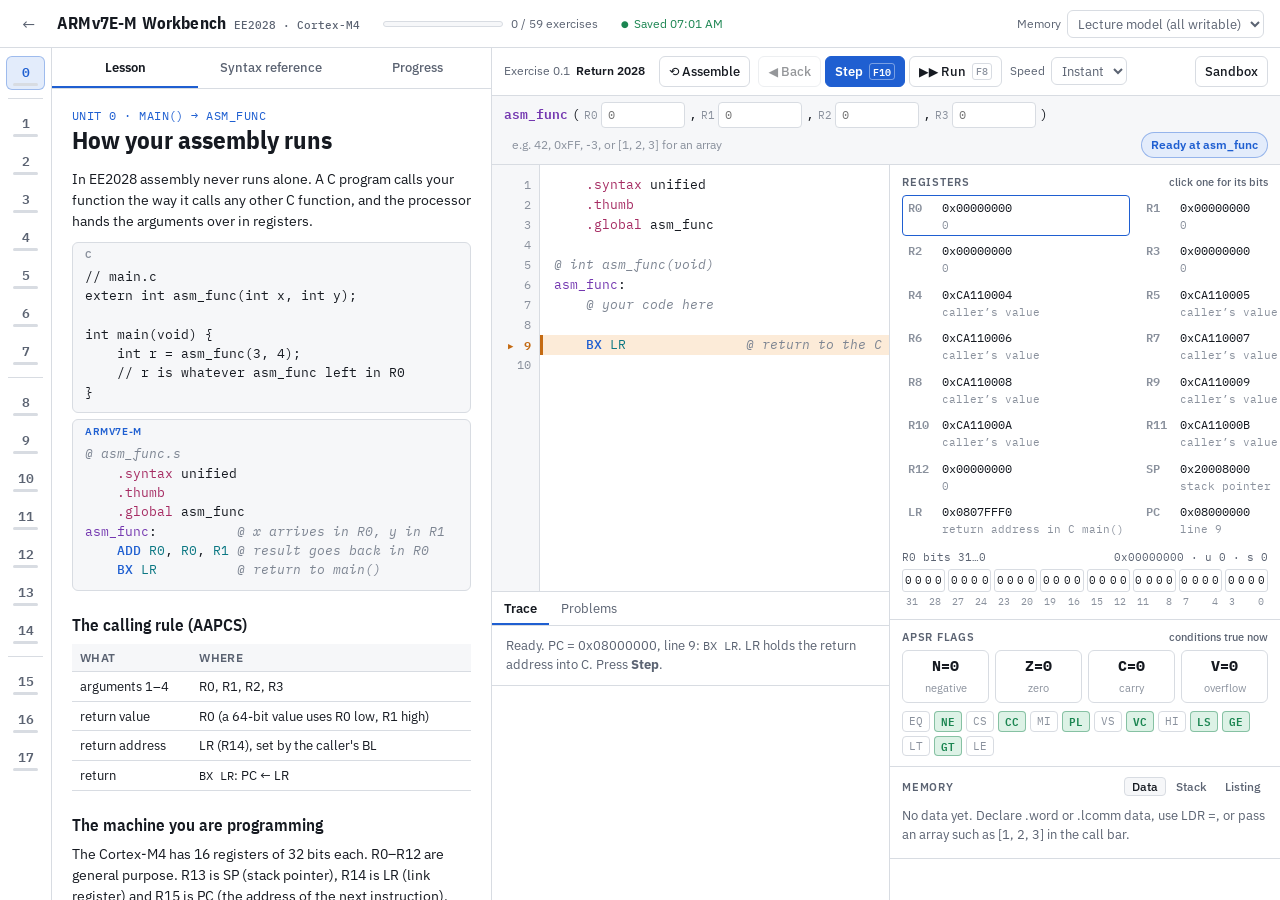
==== ee2028/index.html @ eb1b3e13 "Add EE2028 ARMv7E-M assembly workbench at /ee2028/ Interactive Cortex-M4 assembly course (18 units, " ====
<!DOCTYPE html>
<html lang="en">
<head>
<meta charset="utf-8">
<meta name="viewport" content="width=device-width, initial-scale=1">
<title>ARMv7E-M Workbench</title>
<meta name="description" content="Interactive ARMv7E-M (Cortex-M4) assembly course and emulator for NUS EE2028, with step-by-step tracing and auto-checked exercises.">
<link rel="icon" href="data:image/svg+xml,%3Csvg xmlns=%22http://www.w3.org/2000/svg%22 viewBox=%220 0 32 32%22%3E%3Crect width=%2232%22 height=%2232%22 rx=%226%22 fill=%22%231F5FD1%22/%3E%3Ctext x=%2216%22 y=%2222%22 font-family=%22monospace%22 font-size=%2214%22 font-weight=%22700%22 fill=%22white%22 text-anchor=%22middle%22%3EM4%3C/text%3E%3C/svg%3E">
<link rel="preconnect" href="https://fonts.googleapis.com">
<link rel="preconnect" href="https://fonts.gstatic.com" crossorigin>
<link href="https://fonts.googleapis.com/css2?family=IBM+Plex+Mono:wght@400;500;600&family=IBM+Plex+Sans+Condensed:wght@500;600;700&family=IBM+Plex+Sans:ital,wght@0,400;0,500;0,600;1,400&display=swap" rel="stylesheet">
<style>
/* Datasheet-style workbench: cool paper, cobalt accent, amber marks what just changed.
   Layout: unit rail | lesson pane | workbench (editor + machine state). */
:root {
  --bg: #EEF0F3;
  --panel: #FFFFFF;
  --sunk: #F6F7F9;
  --ink: #161A21;
  --muted: #5B6372;
  --faint: #8A919D;
  --line: #D8DCE2;
  --accent: #1F5FD1;
  --accent-soft: #E3ECFB;
  --hot: #C46A12;
  --hot-soft: #FCEBD8;
  --ok: #1B8551;
  --ok-soft: #DDF2E6;
  --bad: #C2372F;
  --bad-soft: #FBE3E1;
  --c-mn: #1F5FD1; --c-rg: #0B7783; --c-im: #9A4F00; --c-lb: #7438B0; --c-dr: #A62C63; --c-cm: #7D8592;
  --f-display: "IBM Plex Sans Condensed", "Arial Narrow", sans-serif;
  --f-body: "IBM Plex Sans", "Segoe UI", system-ui, sans-serif;
  --f-mono: "IBM Plex Mono", ui-monospace, "SFMono-Regular", Menlo, Consolas, monospace;
  color-scheme: light;
}
@media (prefers-color-scheme: dark) {
  :root:not([data-theme="light"]) {
    --bg: #0E1116; --panel: #151920; --sunk: #11151B; --ink: #E5E8ED; --muted: #9AA2AF; --faint: #6D7582; --line: #262C36;
    --accent: #78A2FF; --accent-soft: #1A2740; --hot: #F2A65A; --hot-soft: #3A2814; --ok: #4CC38A; --ok-soft: #143023; --bad: #FF7A72; --bad-soft: #3A1816;
    --c-mn: #8FB2FF; --c-rg: #5CCAD3; --c-im: #E8AE6A; --c-lb: #C2A3F2; --c-dr: #F08DBB; --c-cm: #6F7886;
    color-scheme: dark;
  }
}
:root[data-theme="dark"] {
  --bg: #0E1116; --panel: #151920; --sunk: #11151B; --ink: #E5E8ED; --muted: #9AA2AF; --faint: #6D7582; --line: #262C36;
  --accent: #78A2FF; --accent-soft: #1A2740; --hot: #F2A65A; --hot-soft: #3A2814; --ok: #4CC38A; --ok-soft: #143023; --bad: #FF7A72; --bad-soft: #3A1816;
  --c-mn: #8FB2FF; --c-rg: #5CCAD3; --c-im: #E8AE6A; --c-lb: #C2A3F2; --c-dr: #F08DBB; --c-cm: #6F7886;
  color-scheme: dark;
}
* { box-sizing: border-box; }
html, body { height: 100%; margin: 0; }
body { background: var(--bg); color: var(--ink); font: 14px/1.5 var(--f-body); display: flex; flex-direction: column; overflow: hidden; }
button, select, input { font: inherit; color: inherit; }
button { cursor: pointer; }
:focus-visible { outline: 2px solid var(--accent); outline-offset: 1px; }
code, .mono { font-family: var(--f-mono); font-size: 0.92em; }

/* ---------- top bar ---------- */
.top { display: flex; align-items: center; gap: 16px; padding: 0 16px; height: 48px; background: var(--panel); border-bottom: 1px solid var(--line); flex: none; }
.brand { font-family: var(--f-display); font-weight: 700; font-size: 17px; letter-spacing: 0.01em; white-space: nowrap; }
.brand small { font-family: var(--f-mono); font-weight: 500; font-size: 11px; color: var(--muted); margin-left: 8px; letter-spacing: 0; }
.progress { display: flex; align-items: center; gap: 8px; color: var(--muted); font-size: 12px; font-variant-numeric: tabular-nums; background: transparent; border: 1px solid transparent; border-radius: 6px; padding: 4px 6px; }
.progress:hover { border-color: var(--line); background: var(--sunk); }
.progress .bar { display: block; width: 120px; height: 6px; background: var(--sunk); border: 1px solid var(--line); border-radius: 3px; overflow: hidden; }
.progress .bar i { display: block; height: 100%; background: var(--ok); width: 0; transition: width .3s; }
.top .spacer { flex: 1; }
.home { color: var(--muted); text-decoration: none; font-size: 16px; padding: 2px 6px; border-radius: 6px; }
.home:hover { background: var(--sunk); color: var(--ink); }
.savestate { font-size: 11.5px; color: var(--ok); white-space: nowrap; }
.savestate::before { content: "●"; margin-right: 5px; font-size: 9px; vertical-align: 1px; }
.savestate.bad { color: var(--bad); }
.stats { display: grid; grid-template-columns: repeat(auto-fill, minmax(118px, 1fr)); gap: 8px; margin: 4px 0 10px; }
.tile { border: 1px solid var(--line); border-radius: 8px; padding: 8px 10px; background: var(--sunk); }
.tile b { display: block; font: 700 24px/1.1 var(--f-display); font-variant-numeric: tabular-nums; }
.tile b small { font-size: 14px; color: var(--muted); font-weight: 600; }
.tile span { font-size: 11.5px; color: var(--muted); }
.muted-line { color: var(--muted); font-size: 12.5px; }
table.prog td { vertical-align: middle; }
table.prog td.cnt { color: var(--muted); text-align: right; white-space: nowrap; }
.linkish { background: none; border: 0; padding: 0; text-align: left; color: var(--ink); font-weight: 500; font-size: 12.5px; }
.linkish:hover { color: var(--accent); text-decoration: underline; }
.linkish .mono { color: var(--faint); margin-right: 4px; }
.chips { display: flex; flex-wrap: wrap; gap: 4px; }
.chip { font: 500 11px var(--f-mono); padding: 1px 6px; border-radius: 4px; border: 1px solid var(--line); background: var(--panel); color: var(--faint); }
.chip.pass { background: var(--ok-soft); color: var(--ok); border-color: color-mix(in srgb, var(--ok) 40%, transparent); font-weight: 600; }
.chip.tried { background: var(--hot-soft); color: var(--hot); border-color: color-mix(in srgb, var(--hot) 40%, transparent); }
.btn.danger { color: var(--bad); border-color: color-mix(in srgb, var(--bad) 45%, var(--line)); }
.btn.danger:hover { background: var(--bad-soft); }
label.btn { cursor: pointer; }
.pastearea { width: 100%; height: 120px; font: 11.5px var(--f-mono); border: 1px solid var(--line); border-radius: 6px; padding: 8px; background: var(--sunk); color: var(--ink); resize: vertical; }
.bk-msg { font-size: 12.5px; min-height: 1.2em; }
.bk-msg.ok { color: var(--ok); } .bk-msg.bad { color: var(--bad); }
.ex-meta { font-size: 11.5px; color: var(--muted); margin-top: 6px; }
.seg { display: inline-flex; border: 1px solid var(--line); border-radius: 6px; overflow: hidden; }
.seg button { background: transparent; border: 0; padding: 5px 10px; font-size: 12.5px; color: var(--muted); }
.seg button[aria-pressed="true"] { background: var(--accent-soft); color: var(--accent); font-weight: 600; }
.seg button + button { border-left: 1px solid var(--line); }
label.inline { display: inline-flex; align-items: center; gap: 6px; font-size: 12px; color: var(--muted); }
select { background: var(--panel); border: 1px solid var(--line); border-radius: 6px; padding: 4px 6px; font-size: 12.5px; }

/* ---------- main grid ---------- */
.main { flex: 1; min-height: 0; display: grid; grid-template-columns: 52px minmax(340px, 440px) 1fr; }
.rail { background: var(--panel); border-right: 1px solid var(--line); overflow-y: auto; padding: 8px 6px; display: flex; flex-direction: column; gap: 4px; }
.rail button { position: relative; border: 1px solid transparent; background: transparent; border-radius: 6px; height: 34px; font-family: var(--f-mono); font-weight: 600; font-size: 13px; color: var(--muted); padding: 0; }
.rail button:hover { background: var(--sunk); }
.rail button[aria-current="true"] { background: var(--accent-soft); color: var(--accent); border-color: color-mix(in srgb, var(--accent) 35%, transparent); }
.rail button .fill { position: absolute; left: 6px; right: 6px; bottom: 3px; height: 3px; border-radius: 2px; background: var(--line); overflow: hidden; }
.rail button .fill i { display: block; height: 100%; background: var(--ok); }
.rail .sep { height: 1px; background: var(--line); margin: 4px 2px; }

.pane { background: var(--panel); border-right: 1px solid var(--line); display: flex; flex-direction: column; min-height: 0; }
.pane-tabs { display: flex; gap: 0; border-bottom: 1px solid var(--line); flex: none; }
.pane-tabs button { flex: 1; background: transparent; border: 0; border-bottom: 2px solid transparent; padding: 10px 8px 8px; font-size: 13px; color: var(--muted); font-weight: 500; }
.pane-tabs button[aria-selected="true"] { color: var(--ink); border-bottom-color: var(--accent); font-weight: 600; }
.pane-body { overflow-y: auto; padding: 18px 20px 40px; flex: 1; min-height: 0; }
.unit-kicker { font-family: var(--f-mono); font-size: 11.5px; color: var(--accent); letter-spacing: .04em; text-transform: uppercase; }
.pane-body h2 { font-family: var(--f-display); font-weight: 700; font-size: 25px; line-height: 1.15; margin: 2px 0 14px; text-wrap: balance; }
.pane-body h3 { font-family: var(--f-display); font-weight: 600; font-size: 16.5px; margin: 22px 0 6px; }
.pane-body p { margin: 0 0 10px; }
.pane-body table.ref { border-collapse: collapse; width: 100%; font-size: 12.5px; margin: 6px 0 12px; }
.pane-body table.ref th, .pane-body table.ref td { text-align: left; padding: 5px 8px; border-bottom: 1px solid var(--line); vertical-align: top; }
.pane-body table.ref th { font-weight: 600; color: var(--muted); font-size: 11.5px; text-transform: uppercase; letter-spacing: .03em; background: var(--sunk); }
.pane-body table.ref code { white-space: nowrap; }
.note, .warn { border-left: 3px solid var(--accent); background: var(--accent-soft); padding: 8px 12px; border-radius: 0 6px 6px 0; margin: 10px 0 12px; font-size: 13px; }
.warn { border-left-color: var(--hot); background: var(--hot-soft); }
pre { margin: 0; }
.pane-body pre { font: 12.5px/1.55 var(--f-mono); background: var(--sunk); border: 1px solid var(--line); border-radius: 6px; padding: 10px 12px; overflow-x: auto; margin: 6px 0 12px; position: relative; tab-size: 8; }
.trio { display: grid; grid-template-columns: 1fr; gap: 6px; margin: 8px 0 12px; }
.trio pre { margin: 0; padding-top: 24px; }
.trio pre::before { position: absolute; top: 5px; left: 12px; font: 600 10px var(--f-body); letter-spacing: .06em; text-transform: uppercase; color: var(--faint); }
.trio pre.py::before { content: "Python"; }
.trio pre.c::before { content: "C"; }
.trio pre.asm::before { content: "ARMv7E-M"; color: var(--accent); }
.loadbtn { display: inline-flex; align-items: center; gap: 6px; margin: -6px 0 14px; font-size: 12.5px; font-weight: 600; color: var(--accent); background: var(--accent-soft); border: 1px solid color-mix(in srgb, var(--accent) 30%, transparent); padding: 4px 10px; border-radius: 6px; }
.loadbtn:hover { background: color-mix(in srgb, var(--accent) 18%, var(--panel)); }
.t-mn { color: var(--c-mn); font-weight: 500; } .t-rg { color: var(--c-rg); } .t-im { color: var(--c-im); } .t-lb { color: var(--c-lb); }
.t-dr { color: var(--c-dr); } .t-cm { color: var(--c-cm); font-style: italic; } .t-sh { color: var(--c-mn); } .t-nu { color: var(--c-im); }

/* exercises in pane */
.ex-head { display: flex; align-items: baseline; justify-content: space-between; margin: 28px 0 8px; border-top: 1px solid var(--line); padding-top: 16px; }
.ex-head h3 { margin: 0; }
.ex-list { display: flex; flex-direction: column; gap: 6px; }
.ex { border: 1px solid var(--line); border-radius: 8px; background: var(--panel); }
.ex > button.ex-title { width: 100%; display: flex; align-items: center; gap: 10px; text-align: left; background: transparent; border: 0; padding: 9px 12px; font-weight: 600; font-size: 13.5px; }
.ex .dot { width: 18px; height: 18px; border-radius: 50%; border: 1.5px solid var(--line); flex: none; display: grid; place-items: center; font-size: 11px; color: transparent; }
.ex.done .dot { background: var(--ok); border-color: var(--ok); color: #fff; }
.ex .exn { font-family: var(--f-mono); font-size: 11.5px; color: var(--faint); font-weight: 500; }
.ex.active { border-color: color-mix(in srgb, var(--accent) 55%, var(--line)); box-shadow: 0 0 0 3px var(--accent-soft); }
.ex-body { padding: 0 12px 12px; font-size: 13.5px; }
.ex-actions { display: flex; flex-wrap: wrap; gap: 6px; margin: 10px 0 4px; }
.btn { border: 1px solid var(--line); background: var(--panel); border-radius: 6px; padding: 5px 11px; font-size: 12.5px; font-weight: 500; display: inline-flex; align-items: center; gap: 6px; }
.btn:hover { background: var(--sunk); }
.btn.primary { background: var(--accent); border-color: var(--accent); color: #fff; font-weight: 600; }
.btn.primary:hover { background: color-mix(in srgb, var(--accent) 88%, #000); }
.btn:disabled { opacity: .45; cursor: default; }
.hint { background: var(--sunk); border: 1px dashed var(--line); padding: 6px 10px; border-radius: 6px; margin: 6px 0; font-size: 13px; }
.results { margin-top: 10px; border: 1px solid var(--line); border-radius: 6px; overflow: hidden; }
.results .sum { padding: 7px 10px; font-weight: 600; font-size: 13px; display: flex; align-items: center; justify-content: space-between; gap: 8px; }
.results .sum.pass { background: var(--ok-soft); color: var(--ok); }
.results .sum.fail { background: var(--bad-soft); color: var(--bad); }
.results .row { display: grid; grid-template-columns: 18px 1fr auto; gap: 8px; padding: 6px 10px; border-top: 1px solid var(--line); font-size: 12.5px; align-items: start; }
.results .row .ic { font-weight: 700; }
.results .row.ok .ic { color: var(--ok); } .results .row.no .ic { color: var(--bad); }
.results .row .lab { font-family: var(--f-mono); font-size: 12px; word-break: break-word; }
.results .row .det { color: var(--muted); margin-top: 2px; font-family: var(--f-body); }
.results .row button { font-size: 11.5px; padding: 2px 8px; }

/* ---------- workbench ---------- */
.bench { display: flex; flex-direction: column; min-width: 0; min-height: 0; }
.toolbar { display: flex; flex-wrap: wrap; align-items: center; gap: 6px 8px; padding: 8px 12px; background: var(--panel); border-bottom: 1px solid var(--line); flex: none; }
.ctx { font-size: 12px; color: var(--muted); display: flex; align-items: center; gap: 6px; margin-right: 6px; max-width: 280px; }
.ctx b { color: var(--ink); font-weight: 600; white-space: nowrap; overflow: hidden; text-overflow: ellipsis; }
.tb-group { display: inline-flex; gap: 4px; }
.tb-group .btn { padding: 5px 9px; }
.kbd { font-family: var(--f-mono); font-size: 10px; color: var(--faint); border: 1px solid var(--line); border-radius: 3px; padding: 0 3px; }
.btn.primary .kbd { color: #fff; border-color: rgba(255,255,255,.4); }
.callbar { display: flex; align-items: center; gap: 4px; font-family: var(--f-mono); font-size: 12.5px; flex-wrap: wrap; padding: 6px 12px; background: var(--sunk); border-bottom: 1px solid var(--line); flex: none; }
.callbar .fname { color: var(--c-lb); font-weight: 600; }
.callbar label { display: inline-flex; align-items: center; gap: 3px; color: var(--faint); font-size: 11px; }
.callbar input { width: 84px; border: 1px solid var(--line); background: var(--panel); border-radius: 4px; padding: 3px 6px; font-family: var(--f-mono); font-size: 12px; }
.callbar .hintx { color: var(--faint); font-family: var(--f-body); font-size: 11.5px; margin-left: 8px; }
.status { margin-left: auto; font-family: var(--f-body); font-size: 12px; font-weight: 600; padding: 3px 9px; border-radius: 999px; border: 1px solid var(--line); color: var(--muted); white-space: nowrap; }
.status.ready { color: var(--accent); border-color: color-mix(in srgb, var(--accent) 40%, transparent); background: var(--accent-soft); }
.status.ret { color: var(--ok); background: var(--ok-soft); border-color: transparent; }
.status.fault, .status.err { color: var(--bad); background: var(--bad-soft); border-color: transparent; }
.status.run { color: var(--hot); background: var(--hot-soft); border-color: transparent; }

.wb { flex: 1; min-height: 0; display: grid; grid-template-columns: minmax(300px, 1fr) minmax(330px, 390px); }
.left { display: flex; flex-direction: column; min-height: 0; min-width: 0; border-right: 1px solid var(--line); }
.editor { position: relative; flex: 1 1 58%; min-height: 200px; display: flex; background: var(--panel); overflow: hidden; }
.gutter { width: 48px; flex: none; background: var(--sunk); border-right: 1px solid var(--line); overflow: hidden; position: relative; user-select: none; }
.gutter .gin { position: absolute; top: 0; left: 0; right: 0; padding-top: 10px; }
.gutter .g { height: 20px; line-height: 20px; font: 11.5px/20px var(--f-mono); color: var(--faint); text-align: right; padding-right: 8px; position: relative; cursor: pointer; font-variant-numeric: tabular-nums; }
.gutter .g:hover { color: var(--ink); }
.gutter .g.bp::before { content: ""; position: absolute; left: 6px; top: 6px; width: 8px; height: 8px; border-radius: 50%; background: var(--bad); }
.gutter .g.er { color: var(--bad); font-weight: 600; }
.gutter .g.cur { color: var(--hot); font-weight: 600; }
.gutter .g.cur::after { content: "▶"; position: absolute; left: 16px; top: 0; font-size: 9px; color: var(--hot); }
.code { position: relative; flex: 1; min-width: 0; overflow: hidden; }
.code pre.hl, .code textarea { font: 13px/20px var(--f-mono); tab-size: 8; padding: 10px 14px; margin: 0; white-space: pre; letter-spacing: 0; }
.code pre.hl { position: absolute; top: 0; left: 0; min-width: 100%; pointer-events: none; color: var(--ink); }
.code pre.hl > span { display: block; height: 20px; padding: 0 14px; margin: 0 -14px; }
.code pre.hl > span.cur { background: var(--hot-soft); box-shadow: inset 3px 0 0 var(--hot); }
.code pre.hl > span.er { background: var(--bad-soft); }
.code pre.hl > span.bpl { background: color-mix(in srgb, var(--bad) 7%, transparent); }
.code textarea { position: absolute; inset: 0; width: 100%; height: 100%; resize: none; border: 0; outline: none; background: transparent; color: transparent; caret-color: var(--ink); overflow: auto; }
.code textarea::selection { background: color-mix(in srgb, var(--accent) 28%, transparent); color: transparent; }

.lower { flex: 1 1 42%; min-height: 150px; display: flex; flex-direction: column; border-top: 1px solid var(--line); background: var(--panel); }
.lower-tabs { display: flex; align-items: center; border-bottom: 1px solid var(--line); flex: none; padding-right: 8px; }
.lower-tabs button { background: transparent; border: 0; border-bottom: 2px solid transparent; padding: 7px 12px 5px; font-size: 12.5px; color: var(--muted); }
.lower-tabs button[aria-selected="true"] { color: var(--ink); border-bottom-color: var(--accent); font-weight: 600; }
.lower-tabs .cnt { font-family: var(--f-mono); font-size: 10.5px; background: var(--bad); color: #fff; border-radius: 8px; padding: 0 5px; margin-left: 4px; }
.lower-body { flex: 1; overflow-y: auto; min-height: 0; }
.now { padding: 10px 14px; border-bottom: 1px solid var(--line); }
.now .where { font-family: var(--f-mono); font-size: 11.5px; color: var(--faint); }
.now .ins { font-family: var(--f-mono); font-size: 14px; font-weight: 600; margin: 2px 0 6px; }
.now .exp { font-family: var(--f-mono); font-size: 12.5px; line-height: 1.6; white-space: pre-wrap; color: var(--ink); }
.now .exp .skip { color: var(--faint); }
.now.fault .exp { color: var(--bad); }
.now.idle { color: var(--muted); font-size: 13px; }
.hist { font-family: var(--f-mono); font-size: 11.5px; }
.hist div { padding: 3px 14px; border-bottom: 1px solid color-mix(in srgb, var(--line) 50%, transparent); display: grid; grid-template-columns: 44px 170px 1fr; gap: 8px; color: var(--muted); white-space: nowrap; overflow: hidden; text-overflow: ellipsis; }
.hist div span { overflow: hidden; text-overflow: ellipsis; }
.hist div.sk { opacity: .55; }
.probs { padding: 6px 0; }
.probs div { padding: 5px 14px; font-size: 12.5px; display: grid; grid-template-columns: 64px 1fr; gap: 8px; cursor: pointer; }
.probs div:hover { background: var(--sunk); }
.probs .ln { font-family: var(--f-mono); color: var(--bad); font-weight: 600; }
.probs .w .ln { color: var(--hot); }
.probs .empty { color: var(--muted); cursor: default; display: block; }

/* state column */
.state { overflow-y: auto; background: var(--panel); min-height: 0; }
.sec { border-bottom: 1px solid var(--line); padding: 10px 12px; }
.sec h4 { margin: 0 0 6px; font: 600 11px var(--f-body); letter-spacing: .07em; text-transform: uppercase; color: var(--muted); display: flex; justify-content: space-between; align-items: center; }
.sec h4 .mini { text-transform: none; letter-spacing: 0; font-weight: 500; }
.regs { display: grid; grid-template-columns: 1fr 1fr; gap: 2px 10px; font-family: var(--f-mono); font-size: 12px; font-variant-numeric: tabular-nums; }
.reg { display: grid; grid-template-columns: 30px 1fr; gap: 4px; padding: 2px 5px; border-radius: 4px; cursor: pointer; border: 1px solid transparent; align-items: baseline; }
.reg:hover { background: var(--sunk); }
.reg .n { color: var(--faint); font-weight: 600; }
.reg .v { color: var(--ink); }
.reg .d { color: var(--faint); font-size: 11px; display: block; overflow: hidden; text-overflow: ellipsis; white-space: nowrap; }
.reg.ch { background: var(--hot-soft); }
.reg.ch .v { color: var(--hot); font-weight: 600; }
.reg.sel { border-color: var(--accent); }
.bits { margin-top: 8px; font-family: var(--f-mono); font-size: 10px; }
.bits .row { display: grid; grid-template-columns: repeat(8, 1fr); gap: 3px; }
.bits .nib { display: grid; grid-template-columns: repeat(4, 1fr); border: 1px solid var(--line); border-radius: 3px; overflow: hidden; }
.bits .nib span { text-align: center; padding: 2px 0; font-size: 11px; }
.bits .nib span.one { background: var(--accent-soft); color: var(--accent); font-weight: 600; }
.bits .idx { display: grid; grid-template-columns: repeat(8, 1fr); gap: 3px; color: var(--faint); margin-top: 2px; }
.bits .idx span { display: flex; justify-content: space-between; padding: 0 2px; }
.bits .cap { display: flex; justify-content: space-between; color: var(--muted); margin-bottom: 4px; font-size: 11px; }
.flags { display: grid; grid-template-columns: repeat(4, 1fr); gap: 6px; }
.flag { border: 1px solid var(--line); border-radius: 6px; padding: 4px 6px; text-align: center; font-family: var(--f-mono); }
.flag b { display: block; font-size: 15px; }
.flag span { font: 10.5px var(--f-body); color: var(--faint); }
.flag.on { background: var(--accent-soft); border-color: color-mix(in srgb, var(--accent) 45%, transparent); }
.flag.on b { color: var(--accent); }
.flag.ch { box-shadow: 0 0 0 2px var(--hot); }
.conds { display: flex; flex-wrap: wrap; gap: 4px; margin-top: 8px; }
.cond { font-family: var(--f-mono); font-size: 11px; padding: 1px 6px; border-radius: 4px; border: 1px solid var(--line); color: var(--faint); }
.cond.t { color: var(--ok); border-color: color-mix(in srgb, var(--ok) 45%, transparent); background: var(--ok-soft); font-weight: 600; }
.memtabs { display: flex; gap: 2px; }
.memtabs button { background: transparent; border: 1px solid transparent; border-radius: 4px; padding: 1px 7px; font: 500 11.5px var(--f-body); color: var(--muted); text-transform: none; letter-spacing: 0; }
.memtabs button[aria-selected="true"] { border-color: var(--line); background: var(--sunk); color: var(--ink); }
table.mem { width: 100%; border-collapse: collapse; font-family: var(--f-mono); font-size: 11.5px; font-variant-numeric: tabular-nums; }
table.mem td { padding: 2px 4px; border-bottom: 1px solid color-mix(in srgb, var(--line) 60%, transparent); vertical-align: top; }
table.mem td.a { color: var(--faint); white-space: nowrap; }
table.mem td.l { color: var(--c-lb); white-space: nowrap; max-width: 110px; overflow: hidden; text-overflow: ellipsis; }
table.mem td.x { white-space: nowrap; }
table.mem td.dd { color: var(--muted); text-align: right; white-space: nowrap; }
table.mem tr.ch td { background: var(--hot-soft); }
table.mem tr.ch td.x { color: var(--hot); font-weight: 600; }
table.mem tr.grp td { background: var(--sunk); color: var(--muted); font: 600 10.5px var(--f-body); letter-spacing: .04em; text-transform: uppercase; padding-top: 5px; }
table.mem tr.sp td { box-shadow: inset 0 2px 0 var(--accent); }
table.mem tr.sp td.a::before { content: "SP→ "; color: var(--accent); font-weight: 600; }
table.mem tr.pc td { background: var(--hot-soft); }
table.mem tr.dim td { opacity: .45; }
table.mem td.src { white-space: pre; }
table.mem td .sub { display: block; color: var(--faint); font-size: 10.5px; white-space: normal; }
.empty-note { color: var(--muted); font-size: 12.5px; padding: 4px 0; }
.ret-note { font-size: 12px; padding: 8px 12px; border-bottom: 1px solid var(--line); }
.ret-note.ok { background: var(--ok-soft); color: var(--ok); }
.ret-note.bad { background: var(--bad-soft); color: var(--bad); }
.ret-note.info { background: var(--hot-soft); color: var(--hot); }

/* reference */
.refsec { margin-bottom: 18px; }
.pane-body .refsec table.ref td:first-child { white-space: nowrap; }

@media (max-width: 1180px) {
  .main { grid-template-columns: 48px minmax(300px, 380px) 1fr; }
  .wb { grid-template-columns: 1fr; grid-template-rows: minmax(420px, 1fr) auto; }
  .left { border-right: 0; }
  .state { border-top: 1px solid var(--line); }
}
@media (max-width: 860px) {
  body { overflow: auto; }
  .main { display: block; }
  .rail { flex-direction: row; overflow-x: auto; border-right: 0; border-bottom: 1px solid var(--line); }
  .rail button { min-width: 36px; }
  .rail .sep { display: none; }
  .pane { border-right: 0; }
  .pane-body { max-height: none; }
  .wb { display: block; }
  .editor { height: 380px; }
  .lower { height: 300px; }
  .top .progress, .savestate { display: none; }
}
@media (prefers-reduced-motion: reduce) { * { transition: none !important; } }
</style>
</head>
<body>
<header class="top">
  <a class="home" href="https://www.9v1wp.com/" title="Back to 9v1wp.com">←</a>
  <div class="brand">ARMv7E-M Workbench<small>EE2028 · Cortex-M4</small></div>
  <button class="progress" id="progBtn" type="button" title="Open your progress"><span class="bar"><i id="progBar"></i></span><span id="progTxt">0 / 0</span></button>
  <span class="savestate" id="saveState" role="status">Auto-save on</span>
  <div class="spacer"></div>
  <label class="inline" for="memModel">Memory
    <select id="memModel">
      <option value="lecture">Lecture model (all writable)</option>
      <option value="stm32">STM32 (flash read-only)</option>
    </select>
  </label>
</header>
<div class="main">
  <nav class="rail" id="rail" aria-label="Units"></nav>
  <section class="pane" aria-label="Course">
    <div class="pane-tabs" role="tablist">
      <button id="tabLesson" role="tab" aria-selected="true">Lesson</button>
      <button id="tabRef" role="tab" aria-selected="false">Syntax reference</button>
      <button id="tabProg" role="tab" aria-selected="false">Progress</button>
    </div>
    <div class="pane-body" id="paneBody"></div>
  </section>
  <section class="bench" aria-label="Workbench">
    <div class="toolbar">
      <div class="ctx"><span id="ctxKind">Exercise</span><b id="ctxName">—</b></div>
      <div class="tb-group">
        <button class="btn" id="bAsm" title="Assemble and reset the machine (Ctrl+Enter)">⟲ Assemble</button>
      </div>
      <div class="tb-group">
        <button class="btn" id="bBack" title="Undo one step (Shift+F10)">◀ Back</button>
        <button class="btn primary" id="bStep" title="Execute one instruction (F10)">Step <span class="kbd">F10</span></button>
        <button class="btn" id="bRun" title="Run to return, breakpoint or fault (F8)">▶▶ Run <span class="kbd">F8</span></button>
      </div>
      <label class="inline" for="speed">Speed
        <select id="speed">
          <option value="0">Instant</option>
          <option value="25">Fast</option>
          <option value="4">Slow</option>
        </select>
      </label>
      <div class="tb-group" style="margin-left:auto">
        <button class="btn" id="bSandbox" title="Open your free-form sandbox">Sandbox</button>
      </div>
    </div>
    <div class="callbar" id="callbar">
      <span class="fname" id="fnameLbl">asm_func</span>(
      <label for="a0">R0<input id="a0" placeholder="0" autocomplete="off"></label>,
      <label for="a1">R1<input id="a1" placeholder="0" autocomplete="off"></label>,
      <label for="a2">R2<input id="a2" placeholder="0" autocomplete="off"></label>,
      <label for="a3">R3<input id="a3" placeholder="0" autocomplete="off"></label> )
      <span class="hintx">e.g. 42, 0xFF, -3, or [1, 2, 3] for an array</span>
      <span class="status" id="status">—</span>
    </div>
    <div class="wb">
      <div class="left">
        <div class="editor">
          <div class="gutter" id="gutter"><div class="gin" id="gin"></div></div>
          <div class="code"><pre class="hl" id="hl" aria-hidden="true"></pre><textarea id="src" spellcheck="false" wrap="off" autocapitalize="off" autocomplete="off" aria-label="Assembly source"></textarea></div>
        </div>
        <div class="lower">
          <div class="lower-tabs" role="tablist">
            <button id="ltTrace" role="tab" aria-selected="true">Trace</button>
            <button id="ltProb" role="tab" aria-selected="false">Problems<span class="cnt" id="probCnt" hidden>0</span></button>
          </div>
          <div class="lower-body" id="lowerBody"></div>
        </div>
      </div>
      <aside class="state" id="state" aria-label="Machine state"></aside>
    </div>
  </section>
</div>
<script>/* ARMv7E-M (Cortex-M4) teaching emulator, restricted to the EE2028 syllabus.
 * Course model: every instruction occupies one 4-byte word, PC reads as (address + 4).
 * Exposes EMU.assemble(src, opts) and EMU.Machine.
 */
(function (global) {
'use strict';

const U = (x) => x >>> 0;
const hex = (x, w = 8) => '0x' + (x >>> 0).toString(16).toUpperCase().padStart(w, '0');
const sdec = (x) => String(x | 0);

const EXIT_ADDR = 0x0807FFF0;          // stand-in for "return address inside C main()"
const RAM_SIZE = 0x18000;              // 96 KB SRAM1 (STM32L4)
const ARRAY_BASE = 0x20004000;         // where test harnesses place arrays passed by pointer

const REGNAMES = ['R0','R1','R2','R3','R4','R5','R6','R7','R8','R9','R10','R11','R12','SP','LR','PC'];

/* ---------- conditions ---------- */
const COND_LIST = ['EQ','NE','CS','HS','CC','LO','MI','PL','VS','VC','HI','LS','GE','LT','GT','LE','AL'];
const COND_INV = {EQ:'NE',NE:'EQ',CS:'CC',HS:'LO',CC:'CS',LO:'HS',MI:'PL',PL:'MI',VS:'VC',VC:'VS',HI:'LS',LS:'HI',GE:'LT',LT:'GE',GT:'LE',LE:'GT'};
const COND_DESC = {
  EQ:['Z==1','equal'], NE:['Z==0','not equal'],
  CS:['C==1','carry set / unsigned ≥'], HS:['C==1','unsigned ≥'],
  CC:['C==0','carry clear / unsigned <'], LO:['C==0','unsigned <'],
  MI:['N==1','negative'], PL:['N==0','positive or zero'],
  VS:['V==1','overflow'], VC:['V==0','no overflow'],
  HI:['C==1 && Z==0','unsigned >'], LS:['C==0 || Z==1','unsigned ≤'],
  GE:['N==V','signed ≥'], LT:['N!=V','signed <'],
  GT:['Z==0 && N==V','signed >'], LE:['Z==1 || N!=V','signed ≤'],
  AL:['always','always']
};
function condHolds(c, f) {
  switch (c) {
    case 'EQ': return f.Z === 1;
    case 'NE': return f.Z === 0;
    case 'CS': case 'HS': return f.C === 1;
    case 'CC': case 'LO': return f.C === 0;
    case 'MI': return f.N === 1;
    case 'PL': return f.N === 0;
    case 'VS': return f.V === 1;
    case 'VC': return f.V === 0;
    case 'HI': return f.C === 1 && f.Z === 0;
    case 'LS': return f.C === 0 || f.Z === 1;
    case 'GE': return f.N === f.V;
    case 'LT': return f.N !== f.V;
    case 'GT': return f.Z === 0 && f.N === f.V;
    case 'LE': return f.Z === 1 || f.N !== f.V;
    default: return true;
  }
}

/* ---------- the syllabus ---------- */
// cls: operand class; s: {S} suffix allowed
const OPS = {
  MOV:{cls:'mov',s:1}, MVN:{cls:'mov',s:1},
  ADD:{cls:'dp',s:1}, SUB:{cls:'dp',s:1},
  AND:{cls:'dp',s:1}, ORR:{cls:'dp',s:1}, EOR:{cls:'dp',s:1}, BIC:{cls:'dp',s:1}, ORN:{cls:'dp',s:1},
  CMP:{cls:'cmp'}, CMN:{cls:'cmp'}, TST:{cls:'cmp'}, TEQ:{cls:'cmp'},
  MUL:{cls:'mul',s:1}, MLA:{cls:'mla'}, MLS:{cls:'mla'},
  UMULL:{cls:'long'}, UMLAL:{cls:'long'}, SMULL:{cls:'long'}, SMLAL:{cls:'long'},
  SDIV:{cls:'div'}, UDIV:{cls:'div'},
  LSL:{cls:'shift',s:1}, LSR:{cls:'shift',s:1}, ASR:{cls:'shift',s:1}, ROR:{cls:'shift',s:1}, RRX:{cls:'rrx',s:1},
  LDR:{cls:'mem'}, STR:{cls:'mem'},
  B:{cls:'b'}, BL:{cls:'bl'}, BX:{cls:'bx'}, BLX:{cls:'bx'},
  PUSH:{cls:'stack'}, POP:{cls:'stack'}
};
const BASES = Object.keys(OPS).sort((a, b) => b.length - a.length);
const OUT_OF_SYLLABUS = new Set(['LDRB','LDRH','LDRSB','LDRSH','LDRD','STRB','STRH','STRD','LDM','LDMIA','LDMFD','LDMDB','STM','STMIA','STMDB','STMFD',
  'ADC','ADCS','SBC','SBCS','RSB','RSBS','CBZ','CBNZ','MOVW','MOVT','ADR','NOP','CLZ','REV','REV16','RBIT','UBFX','SBFX','BFI','BFC','NEG','NEGS',
  'SVC','BKPT','WFI','WFE','CPSID','CPSIE','MRS','MSR','TBB','TBH','SXTB','SXTH','UXTB','UXTH','SSAT','USAT','LDREX','STREX','DMB','DSB','ISB','SEV','VADD','VMOV','VLDR','VSTR','UMAAL','SMMUL','SMLABB','QADD','QSUB','SADD16','UADD8']);
const SYLLABUS_SUMMARY = 'MOV MVN ADD SUB MUL MLA MLS UMULL UMLAL SMULL SMLAL SDIV UDIV CMP CMN B BL BX BLX IT AND ORR EOR BIC ORN LSL LSR ASR ROR RRX TST TEQ LDR STR PUSH POP';
const BOILERPLATE = new Set(['.syntax','.cpu','.fpu','.thumb','.thumb_func','.global','.globl','.text','.section','.align','.balign','.p2align','.type','.size','.end','.ltorg','.arch']);

function splitMnemonic(word) {
  const W = word.toUpperCase();
  const it = /^IT([TE]{0,3})$/.exec(W);
  if (it) return [{ base: 'IT', mask: it[1], s: 0, cond: null }];
  const res = [];
  for (const base of BASES) {
    if (!W.startsWith(base)) continue;
    let rest = W.slice(base.length);
    let s = 0;
    const tryCond = (r, sflag) => {
      if (r === '') res.push({ base, s: sflag, cond: 'AL', explicitAL: false });
      else if (COND_LIST.includes(r)) res.push({ base, s: sflag, cond: r === 'HS' ? 'CS' : r === 'LO' ? 'CC' : r, condText: r, explicitAL: r === 'AL' });
    };
    tryCond(rest, 0);
    if (rest.startsWith('S')) tryCond(rest.slice(1), 1);
  }
  return res;
}

/* ---------- immediates ---------- */
function isModImm(v) {
  v = v >>> 0;
  if (v <= 0xFF) return true;
  const b = v & 0xFF;
  if (v === ((b << 16) | b) >>> 0) return true;
  if (v === (((b << 24) | (b << 8)) >>> 0)) return true;
  if (v === (((b << 24) | (b << 16) | (b << 8) | b) >>> 0)) return true;
  const B1 = (v >>> 8) & 0xFF;
  if (v === (((B1 << 24) | (B1 << 8)) >>> 0)) return true;
  // an 8-bit window anywhere (rotated constant)
  let tz = 0; while (((v >>> tz) & 1) === 0) tz++;
  return (v >>> tz) <= 0xFF;
}
function modImmIsRotated(v) {
  v = v >>> 0;
  if (v <= 0xFF) return false;
  const b = v & 0xFF, B1 = (v >>> 8) & 0xFF;
  if (v === (((b << 16) | b) >>> 0) || v === (((B1 << 24) | (B1 << 8)) >>> 0) || v === (((b << 24) | (b << 16) | (b << 8) | b) >>> 0)) return false;
  return true;
}

/* ---------- expressions ---------- */
function makeExprParser(str, resolve) {
  let i = 0;
  const s = str;
  const ws = () => { while (i < s.length && /\s/.test(s[i])) i++; };
  function primary() {
    ws();
    if (s[i] === '(') { i++; const v = orx(); ws(); if (s[i] !== ')') throw new Error('missing ")" in expression "' + str + '"'); i++; return v; }
    if (s[i] === '-') { i++; return -primary(); }
    if (s[i] === '+') { i++; return primary(); }
    if (s[i] === '~') { i++; return ~primary(); }
    let m;
    const rest = s.slice(i);
    if ((m = /^0[xX][0-9a-fA-F]+/.exec(rest))) { i += m[0].length; return parseInt(m[0], 16); }
    if ((m = /^0[bB][01]+/.exec(rest))) { i += m[0].length; return parseInt(m[0].slice(2), 2); }
    if ((m = /^[0-9]+/.exec(rest))) { i += m[0].length; return parseInt(m[0], 10); }
    if ((m = /^'(.)'/.exec(rest))) { i += m[0].length; return m[1].charCodeAt(0); }
    if ((m = /^[A-Za-z_.$][\w.$]*/.exec(rest))) { i += m[0].length; return resolve(m[0]); }
    throw new Error('cannot read expression "' + str + '"');
  }
  function mul() { let v = primary(); for (;;) { ws(); if (s[i] === '*') { i++; v = v * primary(); } else if (s[i] === '/') { i++; const d = primary(); if (d === 0) throw new Error('division by zero in expression'); v = Math.trunc(v / d); } else return v; } }
  function add() { let v = mul(); for (;;) { ws(); if (s[i] === '+') { i++; v = v + mul(); } else if (s[i] === '-') { i++; v = v - mul(); } else return v; } }
  function sh() { let v = add(); for (;;) { ws(); if (s.startsWith('<<', i)) { i += 2; v = v << add(); } else if (s.startsWith('>>', i)) { i += 2; v = v >>> add(); } else return v; } }
  function andx() { let v = sh(); for (;;) { ws(); if (s[i] === '&') { i++; v = v & sh(); } else return v; } }
  function orx() { let v = andx(); for (;;) { ws(); if (s[i] === '|') { i++; v = v | andx(); } else if (s[i] === '^') { i++; v = v ^ andx(); } else return v; } }
  return () => { const v = orx(); ws(); if (i < s.length) throw new Error('unexpected "' + s.slice(i) + '" in expression'); return v; };
}

/* ---------- operand parsing ---------- */
function splitTop(str) {
  const out = []; let depth = 0, cur = '';
  for (const ch of str) {
    if (ch === '[' || ch === '{' || ch === '(') depth++;
    if (ch === ']' || ch === '}' || ch === ')') depth--;
    if (ch === ',' && depth === 0) { out.push(cur.trim()); cur = ''; } else cur += ch;
  }
  if (cur.trim() !== '' || out.length) out.push(cur.trim());
  return out;
}
function regNum(tok) {
  const t = tok.trim().toUpperCase();
  let m;
  if ((m = /^R(\d{1,2})$/.exec(t))) { const n = +m[1]; return n <= 15 ? n : -1; }
  if (t === 'SP') return 13; if (t === 'LR') return 14; if (t === 'PC') return 15;
  return -1;
}
function parseOperand(tok) {
  const t = tok.trim();
  let m;
  if (t === '') return { k: 'empty' };
  if (/^\{.*\}$/.test(t)) return { k: 'list', text: t.slice(1, -1) };
  if ((m = /^\[(.*)\]\s*(!?)$/.exec(t))) return { k: 'mem', inner: splitTop(m[1]), wb: m[2] === '!' };
  if (t[0] === '#') return { k: 'imm', expr: t.slice(1).trim() };
  if (t[0] === '=') return { k: 'lit', expr: t.slice(1).trim() };
  if ((m = /^(LSL|LSR|ASR|ROR)\s+(.+)$/i.exec(t))) return { k: 'shift', type: m[1].toUpperCase(), arg: m[2].trim() };
  if (/^RRX$/i.test(t)) return { k: 'shift', type: 'RRX', arg: null };
  const r = regNum(t);
  if (r >= 0) return { k: 'reg', r };
  if (/^R\d+$/i.test(t)) return { k: 'badreg', text: t };
  return { k: 'sym', expr: t };
}

/* ======================================================================
 * ASSEMBLER
 * ==================================================================== */
function assemble(src, opts = {}) {
  const o = Object.assign({ codeBase: 0x08000000, ramBase: 0x20000000, wordBase: null, memModel: 'lecture', spInit: 0x20008000 }, opts);
  const errors = [], warnings = [];
  const err = (line, msg) => errors.push({ line, msg });
  const warn = (line, msg) => warnings.push({ line, msg });

  // strip /* */ comments, keep line numbers
  let text = src.replace(/\r/g, '');
  text = text.replace(/\/\*[\s\S]*?\*\//g, (mm) => mm.replace(/[^\n]/g, ' '));
  const lines = text.split('\n');

  const labels = {};        // name -> {addr, kind, line}
  const equs = {};          // name -> {expr, line, value?, busy?}
  const items = [];         // instructions & words in order
  const lcomms = [];
  let loc = o.codeBase, wloc = o.wordBase != null ? o.wordBase : null, rloc = o.ramBase;
  let pending = [];
  let ended = false;

  function defineLabel(name, addr, kind, line) {
    if (labels[name] || equs[name]) { err(line, `"${name}" is defined twice`); return; }
    if (regNum(name) >= 0) { err(line, `"${name}" is a register name and cannot be a label`); return; }
    labels[name] = { addr, kind, line };
  }
  function flushPending(addr, kind) { for (const p of pending) defineLabel(p.name, addr, kind, p.line); pending = []; }

  for (let li = 0; li < lines.length && !ended; li++) {
    const lineNo = li + 1;
    let ln = lines[li];
    // comments: @ or ; (course convention); also // for convenience
    const ci = ln.search(/[@;]|\/\//);
    if (ci >= 0) ln = ln.slice(0, ci);
    ln = ln.trim();
    if (!ln) continue;
    let m;
    while ((m = /^([A-Za-z_.$][\w.$]*)\s*:\s*/.exec(ln))) { pending.push({ name: m[1], line: lineNo }); ln = ln.slice(m[0].length); }
    if (!ln) continue;
    if (ln[0] === '.') {
      const dm = /^(\.[A-Za-z_]+)\s*(.*)$/.exec(ln);
      const d = dm[1].toLowerCase(), args = dm[2];
      if (d === '.equ' || d === '.set') {
        const parts = splitTop(args);
        if (parts.length !== 2 || !/^[A-Za-z_.$][\w.$]*$/.test(parts[0])) { err(lineNo, `.equ needs "symbol, expression" — e.g. ".equ PI, 314"`); continue; }
        if (regNum(parts[0]) >= 0) { err(lineNo, `.equ cannot be applied to a register (${parts[0]}). Directives name constants/data, not registers.`); continue; }
        if (parts[1].trim().startsWith('#')) warn(lineNo, `no "#" is needed in .equ — directives take plain constants`);
        if (labels[parts[0]] || equs[parts[0]]) { err(lineNo, `"${parts[0]}" is defined twice`); continue; }
        equs[parts[0]] = { expr: parts[1].replace(/^#/, ''), line: lineNo };
        if (pending.length) { warn(lineNo, 'label before .equ ignored'); pending = []; }
      } else if (d === '.word') {
        const vals = splitTop(args);
        if (!args.trim() || vals.some((v) => v === '')) { err(lineNo, '.word needs one or more values, e.g. "NUM1: .word 123, 456"'); continue; }
        if (vals.some((v) => v.startsWith('#'))) warn(lineNo, 'no "#" is needed in .word — directives take plain constants');
        const base = wloc != null ? wloc : loc;
        flushPending(base, 'word');
        vals.forEach((v, k) => items.push({ kind: 'word', addr: base + 4 * k, expr: v.replace(/^#/, ''), line: lineNo }));
        if (wloc != null) wloc += 4 * vals.length; else loc += 4 * vals.length;
      } else if (d === '.lcomm') {
        const parts = splitTop(args);
        if (parts.length < 2 || !/^[A-Za-z_.$][\w.$]*$/.test(parts[0])) { err(lineNo, '.lcomm needs "NAME, bytes" — e.g. ".lcomm ANSWER, 4"'); continue; }
        let size;
        try { size = evalConst(parts[1].replace(/^#/, ''), lineNo, true); } catch (e) { err(lineNo, e.message); continue; }
        if (size <= 0) { err(lineNo, '.lcomm size must be positive'); continue; }
        rloc = (rloc + 3) & ~3;
        defineLabel(parts[0], rloc, 'lcomm', lineNo);
        lcomms.push({ name: parts[0], addr: rloc, size, line: lineNo });
        rloc += size;
        if (pending.length) { warn(lineNo, 'a label in front of .lcomm is ignored — .lcomm names its own symbol'); pending = []; }
      } else if (BOILERPLATE.has(d)) {
        if (d === '.end') ended = true;
        if (d === '.section' && args && !/^\.text/.test(args.trim())) warn(lineNo, `section "${args.trim()}" ignored — everything is placed as in .text`);
      } else if (['.byte', '.hword', '.short', '.space', '.skip', '.ascii', '.asciz', '.string', '.data', '.bss', '.org', '.fill', '.int', '.long', '.comm', '.quad'].includes(d)) {
        err(lineNo, `${d} is outside the EE2028 syllabus. Use .equ (constants), .word (initialised words) or .lcomm (uninitialised storage).`);
      } else {
        err(lineNo, `unknown directive ${d}`);
      }
      continue;
    }
    // instruction
    flushPending(loc, 'code');
    items.push({ kind: 'ins', addr: loc, text: ln, line: lineNo });
    loc += 4;
  }
  // trailing labels -> end of code
  flushPending(loc, 'code');

  const codeEnd = loc;
  const poolBase = (Math.max(loc, 0) + 3) & ~3;

  function evalConst(expr, line, constOnly) {
    const resolve = (name) => {
      if (equs[name]) {
        const e = equs[name];
        if (e.value !== undefined) return e.value;
        if (e.busy) throw new Error(`.equ "${name}" refers to itself`);
        e.busy = true;
        try { e.value = makeExprParser(e.expr, resolve)(); } finally { e.busy = false; }
        return e.value;
      }
      if (labels[name]) { if (constOnly) throw new Error(`"${name}" is an address — a constant is needed here`); return labels[name].addr; }
      if (regNum(name) >= 0) throw new Error(`register ${name} used where a constant is expected`);
      throw new Error(`undefined symbol "${name}"`);
    };
    return makeExprParser(expr, resolve)();
  }

  // memory image
  const mem = new Map();
  const w32 = (a, v) => { for (let k = 0; k < 4; k++) mem.set(a + k, (v >>> (8 * k)) & 0xFF); };

  const instrs = [];
  const byAddr = new Map();
  const literals = [];      // {key, value, addr, desc}
  const fakeWord = new Map();

  for (const it of items) {
    if (it.kind === 'word') {
      try { it.value = evalConst(it.expr, it.line) >>> 0; w32(it.addr, it.value); }
      catch (e) { err(it.line, e.message); }
    }
  }

  const ctx = { o, labels, equs, evalConst, err, warn, literals, poolBase };
  let idx = 0;
  for (const it of items) {
    if (it.kind !== 'ins') continue;
    const ins = decode(it, ctx);
    ins.idx = idx++;
    ins.word = (0xC0DE0000 + ins.idx) >>> 0;   // synthetic instruction word (emulator model)
    fakeWord.set(ins.word, ins);
    instrs.push(ins);
    byAddr.set(ins.addr, ins);
    w32(ins.addr, ins.word);
  }
  for (const L of literals) w32(L.addr, L.value);
  const poolEnd = poolBase + 4 * literals.length;

  // literal pool range check
  for (const ins of instrs) {
    if (ins.mem && ins.mem.mode === 'lit') {
      const pc = (ins.addr + 4) & ~3;
      const off = ins.mem.lit.addr - pc;
      ins.mem.off = off;
      if (off > 4095 || off < -4095) err(ins.line, 'literal pool is out of PC-relative range (±4095)');
    }
  }

  // IT block static checks
  for (let k = 0; k < instrs.length; k++) {
    const ins = instrs[k];
    if (ins.base === 'IT' && ins.ok) {
      const conds = ins.it.conds;
      for (let j = 0; j < conds.length; j++) {
        const t = instrs[k + 1 + j];
        if (!t) { err(ins.line, `IT block expects ${conds.length} instruction(s) after it`); break; }
        t.inIT = { pos: j, len: conds.length, head: ins };
        if (t.base === 'IT') { err(t.line, 'IT instruction cannot be inside another IT block'); continue; }
        if (t.cond !== conds[j]) err(t.line, `instruction ${j + 1} of the IT block must carry the ${conds[j]} suffix (e.g. ${t.base}${t.s ? 'S' : ''}${conds[j]}) — got ${t.cond === 'AL' ? 'no suffix' : t.cond}`);
        if ((t.isBranch) && j !== conds.length - 1) err(t.line, 'a branch inside an IT block must be the last instruction of the block');
        if (j > 0 && Object.values(labels).some((L) => L.kind === 'code' && L.addr === t.addr)) warn(t.line, 'label inside an IT block: branching here from outside skips the IT and is UNPREDICTABLE on hardware');
      }
    }
  }
  for (const ins of instrs) {
    if (!ins.ok || ins.base === 'IT') continue;
    if (ins.cond !== 'AL' && !ins.inIT && ins.base !== 'B') {
      err(ins.line, `${ins.mnemText} is conditional but not inside an IT block. In Thumb-2 only B{cond} may be conditional on its own — add "IT ${ins.condText}" before it.`);
    }
    if (ins.cond === 'AL' && ins.explicitAL && !ins.inIT) {/* fine */}
  }

  // regions
  const regions = [];
  regions.push({ name: o.wordBase != null ? 'code' : 'code + .word', start: o.codeBase, end: Math.max(poolEnd, o.codeBase + 4), flash: true });
  if (o.wordBase != null) regions.push({ name: '.word data', start: o.wordBase, end: Math.max(wloc, o.wordBase + 4), flash: true });
  regions.push({ name: 'SRAM', start: o.ramBase, end: o.ramBase + RAM_SIZE, flash: false });

  const entryName = labels.asm_func ? 'asm_func' : labels.main ? 'main' : null;
  const entry = entryName ? labels[entryName].addr : (instrs[0] ? instrs[0].addr : o.codeBase);
  if (entryName && labels[entryName].kind !== 'code') err(labels[entryName].line, `${entryName} must label an instruction`);

  const symbolsByAddr = {};
  for (const [n, L] of Object.entries(labels)) (symbolsByAddr[L.addr] = symbolsByAddr[L.addr] || []).push(n);

  const equValues = {};
  for (const n of Object.keys(equs)) { try { equValues[n] = evalConst(n, equs[n].line); } catch (e) { /* reported where used */ } }

  return {
    ok: errors.length === 0, errors: errors.sort((a, b) => a.line - b.line), warnings: warnings.sort((a, b) => a.line - b.line), instrs, byAddr, labels, equs: equValues, lcomms, literals,
    mem, regions, entry, entryName, codeEnd, poolBase, poolEnd, opts: o, fakeWord, symbolsByAddr,
    words: items.filter((i) => i.kind === 'word'), lineCount: lines.length, src
  };
}

/* ---------- instruction decode / validation ---------- */
function decode(it, ctx) {
  const { err, warn } = ctx;
  const line = it.line;
  const ins = { addr: it.addr, line, text: it.text, ok: false, cond: 'AL', s: 0 };
  const m = /^([A-Za-z.]+)\s*(.*)$/.exec(it.text);
  if (!m) { err(line, `cannot read "${it.text}"`); return ins; }
  const mword = m[1], operandText = m[2].trim();
  ins.mnemText = mword.toUpperCase();
  if (mword.includes('.')) { err(line, `width suffixes like "${mword}" are outside the syllabus — write ${mword.split('.')[0].toUpperCase()}`); return ins; }
  const cands = splitMnemonic(mword);
  const fail = (msg) => { err(line, msg); return ins; };
  if (!cands.length) {
    const W = mword.toUpperCase();
    const stripped = W.replace(/(EQ|NE|CS|HS|CC|LO|MI|PL|VS|VC|HI|LS|GE|LT|GT|LE|AL)$/, '').replace(/S$/, '');
    if (OUT_OF_SYLLABUS.has(W) || OUT_OF_SYLLABUS.has(stripped)) return fail(`${W} is a real Cortex-M4 instruction but is outside the EE2028 syllabus this tool is restricted to.`);
    const sOnly = BASES.find((b) => W.startsWith(b) && /^S/.test(W.slice(b.length)));
    if (sOnly && !OPS[sOnly].s) return fail(`${sOnly} has no S suffix form (${W})${sOnly === 'MLA' || sOnly === 'MLS' ? ' — on Cortex-M4 MLA/MLS never update the flags' : sOnly === 'SDIV' || sOnly === 'UDIV' ? ' — division never updates the flags' : ''}.`);
    return fail(`unknown mnemonic "${W}". Syllabus instructions: ${SYLLABUS_SUMMARY}`);
  }
  // prefer a candidate that is valid; for B vs BL ambiguity (e.g. BLS, BLT, BLE) the splitter already filtered
  const c = cands.find((x) => x.base !== 'IT' && !(x.s && !OPS[x.base].s)) || cands[0];
  if (c.base !== 'IT' && c.s && !OPS[c.base].s) {
    return fail(`${c.base} has no S suffix form${c.base === 'MLA' || c.base === 'MLS' ? ' — on Cortex-M4 MLA/MLS never update the flags (some summaries list MLA{S}; the M4 has no such encoding)' : c.base.endsWith('DIV') ? ' — division never updates the flags' : ''}.`);
  }
  Object.assign(ins, c);
  ins.origBase = c.base;
  ins.condText = c.condText || c.cond;
  const ops = operandText === '' ? [] : splitTop(operandText).map(parseOperand);
  for (const op of ops) if (op.k === 'badreg') return fail(`"${op.text}" is not a register (R0–R15, SP, LR, PC)`);

  const evalImm = (expr) => {
    try { return ctx.evalConst(expr, line); } catch (e) { err(line, e.message); return null; }
  };
  const needReg = (op, what) => {
    if (!op || op.k !== 'reg') {
      if (op && op.k === 'sym' && /^-?(0x)?[0-9a-f]+$/i.test(op.expr)) { err(line, `${what}: immediates need a "#" — write #${op.expr}`); return null; }
      err(line, `${what}: expected a register`); return null;
    }
    return op.r;
  };
  const noPC = (r, what) => { if (r === 15) { err(line, `PC cannot be used as ${what} here`); return false; } return true; };
  const noSPPC = (r, what) => { if (r === 13 || r === 15) { err(line, `${REGNAMES[r]} cannot be used as ${what} in ${ins.base}`); return false; } return true; };
  const nOps = (n, form) => { if (ops.length !== n) { err(line, `${ins.base} takes ${form}`); return false; } return true; };

  // Operand2 parser: ops slice
  const parseOp2 = (list, allowWide) => {
    if (list.length === 1 && list[0].k === 'imm') {
      const v = evalImm(list[0].expr); if (v === null) return null;
      return { type: 'imm', raw: v, value: v >>> 0 };
    }
    if (list.length === 1 && list[0].k === 'sym') {
      if (/^-?(0x)?[0-9a-f]+$/i.test(list[0].expr) || ctx.equs[list[0].expr]) { err(line, `immediates need a "#" — write #${list[0].expr}`); return null; }
      err(line, `"${list[0].expr}" is not a register or #immediate. To get a label's address use LDR Rd, =${list[0].expr}; to get the value stored there use LDR Rd, ${list[0].expr}`); return null;
    }
    if (list[0] && list[0].k === 'lit') { err(line, `"=${list[0].expr}" is only valid with LDR (pseudo-instruction): LDR Rd, =${list[0].expr}`); return null; }
    if (list[0] && list[0].k === 'reg') {
      const rm = list[0].r;
      if (list.length === 1) return { type: 'reg', rm, sh: null };
      if (list.length === 2 && list[1].k === 'shift') {
        const sh = list[1];
        if (sh.type === 'RRX') return { type: 'reg', rm, sh: { type: 'RRX', amt: 1 } };
        if (!sh.arg.startsWith('#')) { err(line, `register-controlled shifts are not allowed inside Operand2 on Thumb-2 — do "${sh.type} Rtmp, Rm, Rs" first`); return null; }
        const a = evalImm(sh.arg.slice(1)); if (a === null) return null;
        const lim = { LSL: [0, 31], LSR: [1, 32], ASR: [1, 32], ROR: [1, 31] }[sh.type];
        if (a < lim[0] || a > lim[1]) { err(line, `${sh.type} shift amount must be #${lim[0]}–#${lim[1]}`); return null; }
        return { type: 'reg', rm, sh: { type: sh.type, amt: a } };
      }
    }
    err(line, 'Operand2 must be #imm, Rm, or Rm with a shift (e.g. R2, LSL #4)'); return null;
  };

  // immediate fitting with GNU-as style substitutions
  const fitImm = (op2) => {
    const v = op2.value, raw = op2.raw;
    const b = ins.base;
    const okMod = isModImm(v);
    if (b === 'MOV') {
      if (okMod) return true;
      if (!ins.s && v <= 0xFFFF) { op2.wide = 16; return true; }
      if (isModImm(~v)) { ins.base = 'MVN'; op2.value = (~v) >>> 0; ins.note = `assembler encodes as MVN${ins.s ? 'S' : ''} ${REGNAMES[ins.rd]}, #${op2.value}`; return true; }
      err(line, `#${raw} (${hex(v)}) cannot be encoded as a MOV immediate. MOV takes 0–65535 (or an 8-bit pattern); for 17- to 32-bit values use the pseudo-instruction LDR ${REGNAMES[ins.rd]}, =${raw}`); return false;
    }
    if (b === 'MVN') {
      if (okMod) return true;
      if (isModImm(~v)) { ins.base = 'MOV'; op2.value = (~v) >>> 0; ins.note = `assembler encodes as MOV ${REGNAMES[ins.rd]}, #${op2.value}`; return true; }
    }
    if (b === 'ADD' || b === 'SUB') {
      if (okMod) return true;
      if (!ins.s && v <= 4095) { op2.wide = 12; return true; }
      const n = (-v) >>> 0;
      if ((raw < 0 || v > 0x7FFFFFFF) && (isModImm(n) || (!ins.s && n <= 4095))) { ins.base = b === 'ADD' ? 'SUB' : 'ADD'; op2.value = n; if (!isModImm(n)) op2.wide = 12; ins.note = `assembler encodes as ${ins.base}${ins.s ? 'S' : ''} with #${n}`; return true; }
      err(line, `#${raw} cannot be encoded for ${b}${ins.s ? 'S' : ''} (${b} takes #imm12 0–4095 without S, or an 8-bit pattern). Load it first: LDR Rx, =${raw}`); return false;
    }
    if (b === 'CMP' || b === 'CMN') {
      if (okMod) return true;
      const n = (-v) >>> 0;
      if (isModImm(n)) { ins.base = b === 'CMP' ? 'CMN' : 'CMP'; op2.value = n; ins.note = `assembler encodes as ${ins.base} ${REGNAMES[ins.rn]}, #${n}`; return true; }
    }
    if (b === 'AND' || b === 'BIC') {
      if (okMod) return true;
      if (isModImm(~v)) { ins.base = b === 'AND' ? 'BIC' : 'AND'; op2.value = (~v) >>> 0; ins.note = `assembler encodes as ${ins.base}${ins.s ? 'S' : ''} with #${hex(op2.value)}`; return true; }
    }
    if (b === 'ORR' || b === 'ORN') {
      if (okMod) return true;
      if (isModImm(~v)) { ins.base = b === 'ORR' ? 'ORN' : 'ORR'; op2.value = (~v) >>> 0; ins.note = `assembler encodes as ${ins.base}${ins.s ? 'S' : ''} with #${hex(op2.value)}`; return true; }
    }
    if (okMod) return true;
    err(line, `#${raw} (${hex(v)}) is not an encodable Operand2 constant (an 8-bit value, optionally shifted, or 0x00XY00XY / 0xXY00XY00 / 0xXYXYXYXY). Load it first with LDR Rx, =${raw}`);
    return false;
  };

  const cls = OPS[ins.base] ? OPS[ins.base].cls : 'it';
  ins.isBranch = false;
  switch (cls) {
    case 'it': {
      if (ops.length !== 1 || ops[0].k !== 'sym') return fail('IT needs a condition, e.g. "ITE GT"');
      const cc0 = ops[0].expr.toUpperCase();
      if (!COND_LIST.includes(cc0)) return fail(`"${ops[0].expr}" is not a condition code`);
      const cc = cc0 === 'HS' ? 'CS' : cc0 === 'LO' ? 'CC' : cc0;
      if (cc === 'AL' && /E/.test(ins.mask)) return fail('IT AL cannot have E (else) slots');
      const conds = [cc];
      for (const ch of ins.mask) conds.push(ch === 'T' ? cc : COND_INV[cc]);
      ins.it = { cond: cc, conds, pattern: 'T' + ins.mask };
      ins.cond = 'AL';
      break;
    }
    case 'mov': {
      if (ops.length < 2 || ops.length > 3) return fail(`${ins.base} takes "Rd, Operand2"`);
      const rd = needReg(ops[0], 'destination'); if (rd === null) return ins;
      ins.rd = rd;
      if (rd === 15) return fail('writing PC with MOV is outside the course model — return with BX LR');
      const op2 = parseOp2(ops.slice(1)); if (!op2) return ins;
      if (op2.type === 'imm') { if (!fitImm(op2)) return ins; if (rd === 13) return fail('SP cannot be loaded with an immediate via MOV'); }
      else { if (op2.rm === 15) return fail('reading PC with MOV is outside the course model'); if ((rd === 13 || op2.rm === 13) && (op2.sh || ins.s || ins.base === 'MVN')) return fail('SP may only be copied with a plain MOV'); }
      ins.op2 = op2;
      break;
    }
    case 'dp': {
      // {Rd,} Rn, Op2
      let rest = ops.slice();
      let op2list;
      if (rest.length >= 2 && rest[rest.length - 1].k === 'shift') op2list = rest.splice(-2); else op2list = rest.splice(-1);
      if (rest.length < 1 || rest.length > 2) return fail(`${ins.base} takes "{Rd,} Rn, Operand2"`);
      const rd = needReg(rest[0], 'destination'); if (rd === null) return ins;
      const rn = rest.length === 2 ? needReg(rest[1], 'first operand') : rd; if (rn === null) return ins;
      ins.rd = rd; ins.rn = rn; ins.optRd = rest.length === 1;
      const op2 = parseOp2(op2list); if (!op2) return ins;
      if (!noPC(rd, 'a destination') || !noPC(rn, 'a source')) return ins;
      if (op2.type === 'reg' && !noPC(op2.rm, 'a source')) return ins;
      if (ins.base !== 'ADD' && ins.base !== 'SUB') { if (!noSPPC(rd, 'destination') || !noSPPC(rn, 'source') || (op2.type === 'reg' && !noSPPC(op2.rm, 'source'))) return ins; }
      if (op2.type === 'imm' && !fitImm(op2)) return ins;
      ins.op2 = op2;
      break;
    }
    case 'cmp': {
      let rest = ops.slice();
      let op2list;
      if (rest.length >= 2 && rest[rest.length - 1].k === 'shift') op2list = rest.splice(-2); else op2list = rest.splice(-1);
      if (rest.length !== 1) return fail(`${ins.base} takes "Rn, Operand2"${ins.base === 'CMP' ? ' — it has no destination; the result only sets flags' : ''}`);
      const rn = needReg(rest[0], 'first operand'); if (rn === null) return ins;
      ins.rn = rn;
      const op2 = parseOp2(op2list); if (!op2) return ins;
      if (!noPC(rn, 'an operand') || (op2.type === 'reg' && !noPC(op2.rm, 'an operand'))) return ins;
      if (ins.base !== 'CMP' && (rn === 13 || (op2.type === 'reg' && op2.rm === 13))) return fail(`SP cannot be used with ${ins.base}`);
      if (op2.type === 'imm' && !fitImm(op2)) return ins;
      ins.op2 = op2;
      break;
    }
    case 'mul': case 'div': {
      if (ops.length < 2 || ops.length > 3) return fail(`${ins.base} takes "{Rd,} Rn, Rm"`);
      if (ops.some((x) => x.k === 'imm')) return fail(`${ins.base} only takes registers — load the constant into a register first (MOV Rx, #n)`);
      const regs = ops.map((x, i) => needReg(x, `operand ${i + 1}`)); if (regs.includes(null)) return ins;
      if (regs.some((r) => r === 13 || r === 15)) return fail(`SP/PC cannot be used with ${ins.base}`);
      ins.rd = regs[0]; ins.rn = regs.length === 3 ? regs[1] : regs[0]; ins.rm = regs[regs.length - 1]; ins.optRd = regs.length === 2;
      if (ins.base === 'MUL' && ins.s) {
        if (!(ins.rd === ins.rn || ins.rd === ins.rm) || [ins.rd, ins.rn, ins.rm].some((r) => r > 7)) return fail('MULS on Cortex-M4 only has a 16-bit encoding: all registers must be R0–R7 and Rd must be one of the sources (e.g. MULS R0, R1, R0). Use MUL (no S) otherwise.');
        if (ins.cond !== 'AL') return fail('MULS cannot be used inside an IT block on Cortex-M4');
      }
      break;
    }
    case 'mla': {
      if (ops.length !== 4) return fail(`${ins.base} takes "Rd, Rn, Rm, Ra" (${ins.base === 'MLA' ? 'Rd = Rn*Rm + Ra' : 'Rd = Ra − Rn*Rm'})`);
      const regs = ops.map((x, i) => needReg(x, `operand ${i + 1}`)); if (regs.includes(null)) return ins;
      if (regs.some((r) => r === 13 || r === 15)) return fail(`SP/PC cannot be used with ${ins.base}`);
      [ins.rd, ins.rn, ins.rm, ins.ra] = regs;
      break;
    }
    case 'long': {
      if (ops.length !== 4) return fail(`${ins.base} takes "RdLo, RdHi, Rn, Rm"`);
      const regs = ops.map((x, i) => needReg(x, `operand ${i + 1}`)); if (regs.includes(null)) return ins;
      if (regs.some((r) => r === 13 || r === 15)) return fail(`SP/PC cannot be used with ${ins.base}`);
      [ins.rdlo, ins.rdhi, ins.rn, ins.rm] = regs;
      if (ins.rdlo === ins.rdhi) return fail('RdLo and RdHi must be different registers');
      break;
    }
    case 'shift': {
      if (ops.length < 2 || ops.length > 3) return fail(`${ins.base} takes "Rd, Rm, Rs" or "Rd, Rm, #n"`);
      const rd = needReg(ops[0], 'destination'); if (rd === null) return ins;
      const rm = ops.length === 3 ? needReg(ops[1], 'source') : rd; if (rm === null) return ins;
      if (!noSPPC(rd, 'destination') || !noSPPC(rm, 'source')) return ins;
      ins.rd = rd; ins.rm = rm;
      const last = ops[ops.length - 1];
      if (last.k === 'imm') {
        const a = evalImm(last.expr); if (a === null) return ins;
        const lim = { LSL: [0, 31], LSR: [1, 32], ASR: [1, 32], ROR: [1, 31] }[ins.base];
        if (a < lim[0] || a > lim[1]) return fail(`${ins.base} immediate shift must be #${lim[0]}–#${lim[1]}`);
        ins.shAmt = a;
      } else if (last.k === 'reg') {
        if (!noSPPC(last.r, 'shift register')) return ins;
        ins.rs = last.r;
      } else return fail('shift amount must be a register or #n');
      break;
    }
    case 'rrx': {
      if (!nOps(2, '"Rd, Rm"')) return ins;
      const rd = needReg(ops[0], 'destination'), rm = needReg(ops[1], 'source'); if (rd === null || rm === null) return ins;
      if (!noSPPC(rd, 'destination') || !noSPPC(rm, 'source')) return ins;
      ins.rd = rd; ins.rm = rm;
      break;
    }
    case 'mem': {
      const isL = ins.base === 'LDR';
      if (ops.length < 2 || ops.length > 3) return fail(`${ins.base} takes "Rt, [Rn {, #offset}]"${isL ? ', "Rt, LABEL" or "Rt, =value"' : ''}`);
      const rt = needReg(ops[0], 'transfer register'); if (rt === null) return ins;
      ins.rt = rt;
      if (rt === 13) return fail(`SP cannot be the transfer register of ${ins.base}`);
      if (rt === 15 && !isL) return fail('STR PC is not permitted');
      const a = ops[1];
      if (a.k === 'lit') {
        if (!isL) return fail('STR has no pseudo-instruction form. To store into a variable: LDR Rx, =VAR then STR Rt, [Rx]');
        if (ops.length !== 2) return fail('LDR Rt, =value takes no further operands');
        if (rt === 15) return fail('LDR PC, =... is outside the course model');
        let v = null, desc;
        const e = a.expr;
        if (ctx.labels[e]) { v = ctx.labels[e].addr; desc = `address of ${e}`; }
        else if (ctx.equs[e]) { v = evalImm(e); desc = `.equ ${e} = ${v}`; }
        else { v = evalImm(e); desc = `constant ${e}`; }
        if (v === null) return ins;
        v = v >>> 0;
        let L = ctx.literals.find((x) => x.value === v);
        if (!L) { L = { value: v, addr: ctx.poolBase + 4 * ctx.literals.length, desc, users: [] }; ctx.literals.push(L); }
        L.users.push(line);
        ins.mem = { mode: 'lit', lit: L, expr: e, desc };
        break;
      }
      if (a.k === 'sym') {
        if (!isL) return fail(`PC-relative STR does not exist in ARMv7E-M. Use: LDR Rx, =${a.expr}  then  STR ${REGNAMES[rt]}, [Rx]`);
        if (ops.length !== 2) return fail('LDR Rt, LABEL takes no further operands');
        const name = a.expr;
        if (ctx.equs[name]) return fail(`"${name}" is a .equ symbol — it has no memory address, so it cannot be loaded PC-relative. Use LDR ${REGNAMES[rt]}, =${name} (or MOV ${REGNAMES[rt]}, #${name} if it fits).`);
        if (!ctx.labels[name]) { if (/^-?(0x)?[0-9a-f]+$/i.test(name)) return fail(`LDR ${REGNAMES[rt]}, ${name}: a bare number is not a label. For a constant write LDR ${REGNAMES[rt]}, =${name}`); return fail(`undefined label "${name}"`); }
        const L = ctx.labels[name];
        const pc = (ins.addr + 4) & ~3;
        const off = L.addr - pc;
        if (L.kind === 'lcomm') return fail(`"${name}" is a .lcomm variable in SRAM (${hex(L.addr)}), far outside the ±4095-byte PC-relative range. Use LDR Rx, =${name} to get its address, then LDR ${REGNAMES[rt]}, [Rx].`);
        if (off > 4095 || off < -4095) return fail(`"${name}" is ${off} bytes from PC — outside the ±4095 PC-relative range`);
        ins.mem = { mode: 'pcrel', label: name, target: L.addr, off };
        break;
      }
      if (a.k !== 'mem') return fail(`${ins.base} needs a memory operand in square brackets, e.g. [R1] or [R1, #4]`);
      const inner = a.inner;
      const rn = regNum(inner[0] || '');
      if (rn < 0) return fail(`base register expected inside [ ] — got "${inner[0]}"`);
      if (inner.length > 2) return fail('memory operand takes at most [Rn, #offset]');
      let off = 0;
      if (inner.length === 2) {
        const t = inner[1].trim();
        if (regNum(t) >= 0 || /^-?R\d+/i.test(t)) return fail('register offsets [Rn, Rm] are outside the syllabus — use an immediate offset or ADD the index into the base first');
        if (!t.startsWith('#')) return fail(`offset needs a "#" — write [${REGNAMES[rn]}, #${t}]`);
        const v = evalImm(t.slice(1)); if (v === null) return ins; off = v;
      }
      let mode = 'off';
      if (a.wb) mode = 'pre';
      if (ops.length === 3) {
        if (a.wb) return fail('cannot combine pre-index "!" with a post-index offset');
        if (inner.length === 2) return fail('post-index form is [Rn], #offset — the offset goes outside the brackets');
        if (ops[2].k !== 'imm') return fail('post-index offset must be #imm');
        const v = evalImm(ops[2].expr); if (v === null) return ins; off = v; mode = 'post';
      }
      if (a.wb && inner.length < 2) return fail('pre-index needs an offset: [Rn, #offset]!');
      if (rn === 15) {
        if (!isL || mode !== 'off') return fail('PC can only be a base for plain LDR [PC, #offset]');
        if (off < -4095 || off > 4095) return fail('PC-relative offset must be within ±4095');
      } else if (mode === 'off') {
        if (off < -255 || off > 4095) return fail(`offset #${off} out of range: [Rn, #offset] accepts −255 to +4095`);
      } else if (off < -255 || off > 255) return fail(`${mode}-index offset must be within ±255`);
      if (mode !== 'off' && rn === rt) return fail(`${REGNAMES[rt]} is both the transfer and base register with writeback — UNPREDICTABLE`);
      ins.mem = { mode, rn, off };
      if (rt === 15) ins.isBranch = true;
      break;
    }
    case 'b': case 'bl': {
      if (!nOps(1, 'one label')) return ins;
      if (ops[0].k !== 'sym') return fail(`${ins.base} needs a label${ops[0].k === 'reg' ? ' — to jump to an address in a register use BX/BLX' : ''}`);
      const L = ctx.labels[ops[0].expr];
      if (!L) return fail(ctx.equs[ops[0].expr] ? `"${ops[0].expr}" is a .equ constant, not a code label` : `undefined label "${ops[0].expr}"`);
      if (L.kind !== 'code') warn(line, `"${ops[0].expr}" labels data, not code — branching there will execute data`);
      ins.target = L.addr; ins.targetName = ops[0].expr; ins.isBranch = true;
      break;
    }
    case 'bx': {
      if (!nOps(1, 'one register (e.g. BX LR)')) return ins;
      const rm = needReg(ops[0], 'target'); if (rm === null) return ins;
      if (rm === 15) return fail(`${ins.base} PC is not permitted`);
      ins.rm = rm; ins.isBranch = true;
      break;
    }
    case 'stack': {
      if (!nOps(1, 'a register list, e.g. {R4, R5, LR}')) return ins;
      if (ops[0].k !== 'list') return fail(`${ins.base} needs a register list in braces, e.g. ${ins.base} {R4-R6, LR}`);
      const regs = [];
      for (const part of ops[0].text.split(',').map((x) => x.trim()).filter(Boolean)) {
        const rg = /^(\w+)\s*-\s*(\w+)$/.exec(part);
        if (rg) {
          const a1 = regNum(rg[1]), a2 = regNum(rg[2]);
          if (a1 < 0 || a2 < 0 || a2 < a1) return fail(`bad register range "${part}"`);
          for (let r = a1; r <= a2; r++) regs.push(r);
        } else { const r = regNum(part); if (r < 0) return fail(`"${part}" is not a register`); regs.push(r); }
      }
      if (!regs.length) return fail('empty register list');
      for (let k = 1; k < regs.length; k++) if (regs[k] <= regs[k - 1]) { warn(line, 'register list is not in ascending order — the assembler sorts it (lowest register always goes to the lowest address)'); break; }
      const set = [...new Set(regs)].sort((x, y) => x - y);
      if (set.includes(13)) return fail(`SP cannot be in a ${ins.base} list`);
      if (ins.base === 'PUSH' && set.includes(15)) return fail('PC cannot be pushed');
      if (ins.base === 'POP' && set.includes(14) && set.includes(15)) return fail('POP cannot contain both LR and PC');
      ins.regs = set;
      if (ins.base === 'POP' && set.includes(15)) ins.isBranch = true;
      break;
    }
  }
  ins.ok = true;
  return ins;
}

/* ======================================================================
 * ALU helpers
 * ==================================================================== */
function addWithCarry(x, y, cin) {
  const ux = x >>> 0, uy = y >>> 0;
  const us = ux + uy + cin;
  const result = us >>> 0;
  const ss = (x | 0) + (y | 0) + cin;
  return { result, c: us > 0xFFFFFFFF ? 1 : 0, v: (ss > 0x7FFFFFFF || ss < -0x80000000) ? 1 : 0 };
}
function shiftC(v, type, amt, cin) {
  v = v >>> 0;
  switch (type) {
    case 'LSL':
      if (amt === 0) return { r: v, c: cin };
      if (amt < 32) return { r: (v << amt) >>> 0, c: (v >>> (32 - amt)) & 1 };
      if (amt === 32) return { r: 0, c: v & 1 };
      return { r: 0, c: 0 };
    case 'LSR':
      if (amt === 0) return { r: v, c: cin };
      if (amt < 32) return { r: v >>> amt, c: (v >>> (amt - 1)) & 1 };
      if (amt === 32) return { r: 0, c: v >>> 31 };
      return { r: 0, c: 0 };
    case 'ASR':
      if (amt === 0) return { r: v, c: cin };
      if (amt < 32) return { r: ((v | 0) >> amt) >>> 0, c: (v >>> (amt - 1)) & 1 };
      return { r: (v >>> 31) ? 0xFFFFFFFF : 0, c: v >>> 31 };
    case 'ROR': {
      if (amt === 0) return { r: v, c: cin };
      const a = amt & 31;
      const r = a === 0 ? v : ((v >>> a) | (v << (32 - a))) >>> 0;
      return { r, c: r >>> 31 };
    }
    case 'RRX':
      return { r: ((cin << 31) | (v >>> 1)) >>> 0, c: v & 1 };
  }
  throw new Error('bad shift');
}

/* ======================================================================
 * MACHINE
 * ==================================================================== */
class Machine {
  constructor(prog, init = {}) {
    this.prog = prog;
    this.reset(init);
  }
  reset(init = {}) {
    const p = this.prog;
    this.r = new Uint32Array(16);
    this.f = { N: 0, Z: 0, C: 0, V: 0 };
    this.mem = new Map(p.mem);
    this.r[13] = p.opts.spInit >>> 0;
    this.r[14] = EXIT_ADDR;
    this.r[15] = p.entry >>> 0;
    if (init.regs) for (const [k, v] of Object.entries(init.regs)) { const n = regNum(k); if (n >= 0 && n !== 15) this.r[n] = v >>> 0; }
    if (init.flags) Object.assign(this.f, init.flags);
    if (init.mem) for (const [a, v] of Object.entries(init.mem)) this.write32(+a, v >>> 0, true);
    if (init.arrays) for (const arr of init.arrays) arr.values.forEach((v, k) => this.write32(arr.addr + 4 * k, v >>> 0, true));
    this.init = { r: Uint32Array.from(this.r) };
    this.halted = false; this.haltReason = ''; this.haltKind = '';
    this.steps = 0;
    this.history = [];
    this.lastLog = null;
    this.callDepth = 0;
    this.minSP = this.r[13];
  }
  regionOf(a) { return this.prog.regions.find((R) => a >= R.start && a + 3 < R.end + 0 || (a >= R.start && a < R.end)); }
  read32(a) {
    a = a >>> 0;
    const R = this.prog.regions.find((Q) => a >= Q.start && a + 4 <= Q.end);
    if (!R) throw new Fault(`bus fault: read from ${hex(a)} — no memory is mapped there. ${a < 0x10000 ? 'This looks like a small number used as a pointer: did you load the value (LDR Rx, LABEL) where you needed the address (LDR Rx, =LABEL)?' : 'Check the base register holds a valid address.'}`);
    let v = 0; for (let k = 0; k < 4; k++) v |= (this.mem.get(a + k) || 0) << (8 * k);
    return v >>> 0;
  }
  write32(a, v, force) {
    a = a >>> 0;
    const R = this.prog.regions.find((Q) => a >= Q.start && a + 4 <= Q.end);
    if (!R && !force) throw new Fault(`bus fault: write to ${hex(a)} — no memory is mapped there. ${a < 0x10000 ? 'Did you use a value as a pointer? STR needs the address in the base register (LDR Rx, =VAR).' : ''}`);
    if (R && R.flash && !force && this.prog.opts.memModel === 'stm32') throw new Fault(`write to ${hex(a)} is in flash (read-only on the STM32). .word data lives in flash with the code; use .lcomm for variables you need to write.`);
    const old = [];
    for (let k = 0; k < 4; k++) { old.push(this.mem.get(a + k)); this.mem.set(a + k, (v >>> (8 * k)) & 0xFF); }
    if (this._wlog) this._wlog.push({ a, old });
    return R;
  }
  snapshot() { return { r: Uint32Array.from(this.r), f: Object.assign({}, this.f), halted: this.halted, haltReason: this.haltReason, haltKind: this.haltKind, steps: this.steps, writes: [], callDepth: this.callDepth, lastLog: this.lastLog, minSP: this.minSP }; }
  back() {
    const s = this.history.pop(); if (!s) return false;
    for (let i = s.writes.length - 1; i >= 0; i--) { const w = s.writes[i]; w.old.forEach((b, k) => { if (b === undefined) this.mem.delete(w.a + k); else this.mem.set(w.a + k, b); }); }
    this.r = s.r; this.f = s.f; this.halted = s.halted; this.haltReason = s.haltReason; this.haltKind = s.haltKind; this.steps = s.steps; this.callDepth = s.callDepth; this.lastLog = s.lastLog; this.minSP = s.minSP;
    return true;
  }
  halt(kind, reason) { this.halted = true; this.haltKind = kind; this.haltReason = reason; }
  aapcsReport() {
    const out = [];
    const ch = [];
    for (let r = 4; r <= 11; r++) if (this.r[r] !== this.init.r[r]) ch.push(`R${r}`);
    if (ch.length) out.push(`${ch.join(', ')} changed and not restored. AAPCS says R4–R11 belong to the caller: PUSH them on entry and POP them before returning`);
    if (this.r[13] !== this.init.r[13]) out.push(`SP is ${hex(this.r[13])} instead of ${hex(this.init.r[13])} — PUSHes and POPs do not balance`);
    return out;
  }
  step(record = true) {
    if (this.halted) return null;
    const pc = this.r[15] >>> 0;
    const snap = record ? this.snapshot() : null;
    this._wlog = snap ? snap.writes : null;
    let log;
    try {
      log = this.exec(pc);
    } catch (e) {
      if (e instanceof Fault) { this.halt('fault', e.message); log = { addr: pc, text: '⚠ ' + e.message, fault: true, changes: [] }; }
      else throw e;
    }
    if (snap) { this.history.push(snap); if (this.history.length > 50000) this.history.shift(); }
    this._wlog = null;
    this.steps++;
    this.lastLog = log;
    return log;
  }
  run(maxSteps = 200000, breakpoints = null, record = false) {
    let n = 0;
    while (!this.halted && n < maxSteps) {
      this.step(record);
      n++;
      if (breakpoints && breakpoints.size && !this.halted) {
        const ins = this.prog.byAddr.get(this.r[15]);
        if (ins && breakpoints.has(ins.line)) break;
      }
    }
    if (!this.halted && n >= maxSteps && !(breakpoints && breakpoints.size)) this.halt('limit', `stopped after ${maxSteps} steps — probably an infinite loop (is the loop condition ever false? is the counter updated?)`);
    return n;
  }

  exec(pc) {
    const p = this.prog;
    if (pc === EXIT_ADDR) { this.halt('return', 'returned to the C caller'); return { addr: pc, text: 'returned to C', changes: [] }; }
    const ins = p.byAddr.get(pc);
    if (!ins) {
      const w = p.words.find((x) => x.addr === pc);
      if (w) throw new Fault(`PC reached ${hex(pc)}, which holds .word data (line ${w.line}). Execution fell through from the code into data — end the function with BX LR (or a halt loop like "stop: B stop").`);
      if (pc >= p.poolBase && pc < p.poolEnd) throw new Fault(`PC ran into the literal pool at ${hex(pc)} — the code needs to end with BX LR or a halt loop.`);
      if (pc >= p.codeEnd - 0 && pc < p.codeEnd + 8) throw new Fault(`PC ran past the last instruction (${hex(pc)}). End with BX LR (return to C) or a halt loop.`);
      throw new Fault(`PC = ${hex(pc)} is not the address of an instruction`);
    }
    const r = this.r, f = this.f;
    const changes = [];
    const before = Uint32Array.from(r);
    const fBefore = Object.assign({}, f);
    const RN = REGNAMES;
    const val = (n) => n === 15 ? (pc + 4) >>> 0 : r[n];
    const setR = (n, v) => { r[n] = v >>> 0; };
    let next = (pc + 4) >>> 0;
    const parts = [];
    const fmt = (v) => `${sdec(v)} (${hex(v)})`;
    const fmtU = (v) => (v >>> 0 > 0x7FFFFFFF ? `${(v >>> 0)} / signed ${v | 0}` : `${v >>> 0}`);

    // condition
    if (ins.base === 'IT') {
      parts.push(`IT block "${'IT' + ins.mask} ${ins.it.cond}": the next ${ins.it.conds.length} instruction(s) run only if ${ins.it.conds.map((c) => c).join(', ')} (respectively) hold`);
      r[15] = next;
      return this.finish(ins, pc, parts, before, fBefore);
    }
    if (ins.cond !== 'AL') {
      const ok = condHolds(ins.cond, f);
      const d = COND_DESC[ins.cond];
      parts.push(`condition ${ins.condText} (${d[1]}: ${d[0]}) with N=${f.N} Z=${f.Z} C=${f.C} V=${f.V} → ${ok ? 'TRUE, executes' : 'FALSE, skipped'}`);
      if (!ok) { r[15] = next; return this.finish(ins, pc, parts, before, fBefore, true); }
    }

    const op2v = (op2, wantCarry) => {
      if (op2.type === 'imm') {
        let c = f.C;
        if (wantCarry && !op2.wide && modImmIsRotated(op2.value)) c = op2.value >>> 31;
        return { v: op2.value >>> 0, c, desc: `#${op2.value >>> 0 > 0xFFFF ? hex(op2.value) : (op2.value >>> 0)}` };
      }
      const base = val(op2.rm);
      if (!op2.sh) return { v: base, c: f.C, desc: RN[op2.rm] };
      const s = shiftC(base, op2.sh.type, op2.sh.amt, f.C);
      const sd = op2.sh.type === 'RRX' ? `RRX(${RN[op2.rm]})` : `(${RN[op2.rm]} ${op2.sh.type} #${op2.sh.amt})`;
      return { v: s.r, c: s.c, desc: sd, shifted: `${sd} = ${hex(s.r)}` };
    };
    const setNZ = (v) => { f.N = (v >>> 31) & 1; f.Z = (v >>> 0) === 0 ? 1 : 0; };

    const b = ins.base;
    switch (b) {
      case 'MOV': case 'MVN': {
        const o2 = op2v(ins.op2, ins.s);
        const res = b === 'MOV' ? o2.v : (~o2.v) >>> 0;
        setR(ins.rd, res);
        if (o2.shifted) parts.push(o2.shifted);
        parts.push(`${RN[ins.rd]} ← ${b === 'MVN' ? 'NOT ' : ''}${o2.desc} = ${fmt(res)}`);
        if (ins.s) { setNZ(res); f.C = o2.c; }
        break;
      }
      case 'ADD': case 'SUB': case 'CMP': case 'CMN': {
        const o2 = op2v(ins.op2, false);
        const x = val(ins.rn);
        const isSub = b === 'SUB' || b === 'CMP';
        const res = isSub ? addWithCarry(x, (~o2.v) >>> 0, 1) : addWithCarry(x, o2.v, 0);
        const sym = isSub ? '−' : '+';
        if (o2.shifted) parts.push(o2.shifted);
        if (b === 'CMP' || b === 'CMN') {
          parts.push(`${b} computes ${RN[ins.rn]} ${sym} ${o2.desc} = ${sdec(x)} ${sym} ${sdec(o2.v)} = ${fmt(res.result)} — result discarded, only flags kept`);
          setNZ(res.result); f.C = res.c; f.V = res.v;
        } else {
          setR(ins.rd, res.result);
          parts.push(`${RN[ins.rd]} ← ${RN[ins.rn]} ${sym} ${o2.desc} = ${sdec(x)} ${sym} ${sdec(o2.v)} = ${fmt(res.result)}`);
          if (ins.s) { setNZ(res.result); f.C = res.c; f.V = res.v; }
        }
        break;
      }
      case 'AND': case 'ORR': case 'EOR': case 'BIC': case 'ORN': case 'TST': case 'TEQ': {
        const o2 = op2v(ins.op2, true);
        const x = val(ins.rn);
        let res;
        switch (b) {
          case 'AND': case 'TST': res = x & o2.v; break;
          case 'ORR': res = x | o2.v; break;
          case 'EOR': case 'TEQ': res = x ^ o2.v; break;
          case 'BIC': res = x & ~o2.v; break;
          case 'ORN': res = x | ~o2.v; break;
        }
        res = res >>> 0;
        const opn = { AND: 'AND', TST: 'AND', ORR: 'OR', EOR: 'XOR', TEQ: 'XOR', BIC: 'AND NOT', ORN: 'OR NOT' }[b];
        if (o2.shifted) parts.push(o2.shifted);
        if (b === 'TST' || b === 'TEQ') {
          parts.push(`${b} computes ${RN[ins.rn]} ${opn} ${o2.desc} = ${hex(x)} ${opn} ${hex(o2.v)} = ${hex(res)} — result discarded, only N, Z (and C) kept`);
          setNZ(res); f.C = o2.c;
        } else {
          setR(ins.rd, res);
          parts.push(`${RN[ins.rd]} ← ${RN[ins.rn]} ${opn} ${o2.desc} = ${hex(x)} ${opn} ${hex(o2.v)} = ${hex(res)}`);
          if (ins.s) { setNZ(res); f.C = o2.c; }
        }
        break;
      }
      case 'MUL': {
        const res = Math.imul(r[ins.rn], r[ins.rm]) >>> 0;
        setR(ins.rd, res);
        parts.push(`${RN[ins.rd]} ← ${RN[ins.rn]} × ${RN[ins.rm]} = ${sdec(before[ins.rn])} × ${sdec(before[ins.rm])} = ${fmt(res)} (low 32 bits)`);
        if (ins.s) setNZ(res);
        break;
      }
      case 'MLA': case 'MLS': {
        const prod = Math.imul(r[ins.rn], r[ins.rm]);
        const res = (b === 'MLA' ? prod + (r[ins.ra] | 0) : (r[ins.ra] | 0) - prod) >>> 0;
        parts.push(b === 'MLA'
          ? `${RN[ins.rd]} ← ${RN[ins.rn]}×${RN[ins.rm]} + ${RN[ins.ra]} = ${sdec(r[ins.rn])}×${sdec(r[ins.rm])} + ${sdec(r[ins.ra])} = ${fmt(res)}`
          : `${RN[ins.rd]} ← ${RN[ins.ra]} − ${RN[ins.rn]}×${RN[ins.rm]} = ${sdec(r[ins.ra])} − ${sdec(r[ins.rn])}×${sdec(r[ins.rm])} = ${fmt(res)}`);
        setR(ins.rd, res);
        break;
      }
      case 'UMULL': case 'SMULL': case 'UMLAL': case 'SMLAL': {
        const signed = b[0] === 'S';
        const A = signed ? BigInt(r[ins.rn] | 0) : BigInt(r[ins.rn]);
        const B = signed ? BigInt(r[ins.rm] | 0) : BigInt(r[ins.rm]);
        let prod = A * B;
        let acc = 0n;
        if (b.endsWith('LAL')) { acc = (BigInt(r[ins.rdhi]) << 32n) | BigInt(r[ins.rdlo]); if (signed) acc = BigInt.asIntN(64, acc); }
        const res = BigInt.asUintN(64, prod + acc);
        const lo = Number(res & 0xFFFFFFFFn) >>> 0, hi = Number(res >> 32n) >>> 0;
        parts.push(`${b.endsWith('LAL') ? `(${RN[ins.rdhi]}:${RN[ins.rdlo]}) + ` : ''}${RN[ins.rn]} × ${RN[ins.rm]} ${signed ? '(signed)' : '(unsigned)'} = ${(signed ? BigInt.asIntN(64, res) : res).toString()} → ${RN[ins.rdhi]} = ${hex(hi)} (high), ${RN[ins.rdlo]} = ${hex(lo)} (low)`);
        setR(ins.rdlo, lo); setR(ins.rdhi, hi);
        break;
      }
      case 'SDIV': case 'UDIV': {
        const n = r[ins.rn], d = r[ins.rm];
        let res;
        if (d === 0) { res = 0; parts.push('divide by zero → result 0 (Cortex-M4 default, no trap)'); }
        else if (b === 'UDIV') res = Math.floor(n / d) >>> 0;
        else { res = ((n | 0) === -2147483648 && (d | 0) === -1) ? 0x80000000 : (Math.trunc((n | 0) / (d | 0)) >>> 0); }
        setR(ins.rd, res);
        parts.push(`${RN[ins.rd]} ← ${RN[ins.rn]} ÷ ${RN[ins.rm]} = ${b === 'SDIV' ? sdec(n) : n} ÷ ${b === 'SDIV' ? sdec(d) : d} = ${b === 'SDIV' ? sdec(res) : res} (${b === 'SDIV' ? 'signed' : 'unsigned'}, rounds toward zero, remainder discarded)`);
        break;
      }
      case 'LSL': case 'LSR': case 'ASR': case 'ROR': {
        const amt = ins.rs !== undefined ? (r[ins.rs] & 0xFF) : ins.shAmt;
        const s = shiftC(r[ins.rm], b, amt, f.C);
        setR(ins.rd, s.r);
        parts.push(`${RN[ins.rd]} ← ${RN[ins.rm]} ${b} ${ins.rs !== undefined ? `${RN[ins.rs]} (=${amt})` : '#' + amt} = ${hex(before[ins.rm])} ${b} ${amt} = ${fmt(s.r)}${ins.s ? `; C ← last bit shifted out = ${s.c}` : ''}`);
        if (ins.s) { setNZ(s.r); f.C = s.c; }
        break;
      }
      case 'RRX': {
        const s = shiftC(r[ins.rm], 'RRX', 1, f.C);
        setR(ins.rd, s.r);
        parts.push(`${RN[ins.rd]} ← RRX ${RN[ins.rm]}: shift right 1, old C (${fBefore.C}) enters bit 31 = ${hex(s.r)}`);
        if (ins.s) { setNZ(s.r); f.C = s.c; }
        break;
      }
      case 'LDR': case 'STR': {
        const M = ins.mem;
        let ea;
        const isL = b === 'LDR';
        if (M.mode === 'lit') {
          ea = M.lit.addr;
          const v = this.read32(ea);
          parts.push(`pseudo-instruction LDR ${RN[ins.rt]}, =${M.expr}: the assembler put ${hex(M.lit.value)} (${M.desc}) in the literal pool at ${hex(ea)} and emitted LDR ${RN[ins.rt]}, [PC, #${M.off}]`);
          parts.push(`${RN[ins.rt]} ← mem[${hex(ea)}] = ${fmt(v)}`);
          setR(ins.rt, v);
        } else if (M.mode === 'pcrel') {
          ea = M.target;
          const v = this.read32(ea);
          parts.push(`PC-relative: EA = PC + offset = ${hex((pc + 4) & ~3)} + ${M.off} = ${hex(ea)} (${M.label})`);
          parts.push(`${RN[ins.rt]} ← mem[${hex(ea)}] = ${fmt(v)}${p.fakeWord.has(v) && this.prog.byAddr.get(ea) ? `  ‹instruction word of "${p.byAddr.get(ea).text}"›` : ''}`);
          if (ins.rt === 15) { next = v & ~1; parts.push(`PC ← ${hex(next)}`); } else setR(ins.rt, v);
        } else {
          const base = M.rn === 15 ? ((pc + 4) & ~3) : r[M.rn];
          const offTxt = M.off ? ` ${M.off < 0 ? '−' : '+'} ${Math.abs(M.off)}` : '';
          if (M.mode === 'post') { ea = base; parts.push(`post-index: EA = ${RN[M.rn]} = ${hex(ea)} (offset applied after)`); }
          else { ea = (base + M.off) >>> 0; parts.push(M.off ? `${M.mode === 'pre' ? 'pre-index' : 'offset'}: EA = ${RN[M.rn]}${offTxt} = ${hex(base)}${offTxt} = ${hex(ea)}` : `EA = ${RN[M.rn]} = ${hex(ea)} (no offset)`); }
          if (ea & 3) parts.push('note: unaligned word access (allowed on Cortex-M4 for LDR/STR, but slower)');
          if (isL) {
            const v = this.read32(ea);
            const sym = (p.symbolsByAddr[ea] || []).join('/');
            parts.push(`${RN[ins.rt]} ← mem[${hex(ea)}${sym ? ' ' + sym : ''}] = ${fmt(v)}${p.fakeWord.has(v) && p.byAddr.get(ea) ? `  ‹instruction word of "${p.byAddr.get(ea).text}"›` : ''}`);
            if (ins.rt === 15) next = v & ~1; else setR(ins.rt, v);
          } else {
            const v = r[ins.rt];
            const R = this.write32(ea, v);
            const sym = (p.symbolsByAddr[ea] || []).join('/');
            parts.push(`mem[${hex(ea)}${sym ? ' ' + sym : ''}] ← ${RN[ins.rt]} = ${fmt(v)}`);
            if (R && R.flash) parts.push('⚠ this address is in flash (.word/code area). The lecture model lets it change; on the real STM32 flash is read-only — use .lcomm for variables you write.');
          }
          if (M.mode === 'pre' || M.mode === 'post') {
            const nb = (base + M.off) >>> 0;
            setR(M.rn, nb);
            parts.push(`writeback: ${RN[M.rn]} ← ${hex(base)}${offTxt} = ${hex(nb)}`);
          } else if (M.rn !== 15) parts.push(`${RN[M.rn]} unchanged`);
        }
        if (isL && ins.rt === 15) { parts.push(`PC ← ${hex(next)} (branch)`); }
        break;
      }
      case 'B': {
        next = ins.target;
        if (ins.target === pc) { r[15] = pc; this.halt('halt', `halt loop at "${ins.targetName}" (branches to itself)`); parts.push(`branch to itself → program halted`); return this.finish(ins, pc, parts, before, fBefore); }
        parts.push(`PC ← ${ins.targetName} (${hex(next)})`);
        break;
      }
      case 'BL': {
        setR(14, next);
        parts.push(`LR ← return address ${hex(next)} (the instruction after BL); PC ← ${ins.targetName} (${hex(ins.target)})`);
        next = ins.target;
        this.callDepth++;
        break;
      }
      case 'BX': case 'BLX': {
        const t = r[ins.rm] & ~1;
        if (b === 'BLX') { setR(14, next); parts.push(`LR ← return address ${hex(next)}`); this.callDepth++; }
        parts.push(`PC ← ${RN[ins.rm]} = ${hex(t)}${t === EXIT_ADDR ? ' (return to the C caller)' : p.symbolsByAddr[t] ? ' (' + p.symbolsByAddr[t].join('/') + ')' : ''}`);
        if (b === 'BX' && ins.rm === 14 && t !== EXIT_ADDR) this.callDepth = Math.max(0, this.callDepth - 1);
        next = t;
        break;
      }
      case 'PUSH': {
        const n = ins.regs.length;
        const sp0 = r[13];
        const sp = (sp0 - 4 * n) >>> 0;
        if (sp < p.opts.ramBase) throw new Fault(`stack overflow: SP would go to ${hex(sp)}, below the start of SRAM — runaway recursion?`);
        ins.regs.forEach((rg, k) => this.write32(sp + 4 * k, r[rg]));
        setR(13, sp);
        if (sp < this.minSP) this.minSP = sp;
        parts.push(`SP ← SP − ${4 * n} = ${hex(sp)}; ` + ins.regs.map((rg, k) => `mem[${hex(sp + 4 * k)}] ← ${RN[rg]} (${hex(before[rg])})`).join(', ') + ' — lowest register at lowest address');
        break;
      }
      case 'POP': {
        const sp0 = r[13];
        const loaded = [];
        ins.regs.forEach((rg, k) => { const v = this.read32(sp0 + 4 * k); loaded.push([rg, v]); });
        const sp = (sp0 + 4 * ins.regs.length) >>> 0;
        if (sp > p.opts.spInit) parts.push(`⚠ SP moved above its starting value — more POPs than PUSHes`);
        for (const [rg, v] of loaded) { if (rg === 15) next = v & ~1; else setR(rg, v); }
        setR(13, sp);
        parts.push(loaded.map(([rg, v], k) => `${RN[rg]} ← mem[${hex(sp0 + 4 * k)}] = ${hex(v)}`).join(', ') + `; SP ← SP + ${4 * ins.regs.length} = ${hex(sp)}`);
        if (ins.regs.includes(15)) { parts.push(`PC ← ${hex(next)} (return${next === EXIT_ADDR ? ' to the C caller' : ''})`); this.callDepth = Math.max(0, this.callDepth - 1); }
        break;
      }
      default: throw new Error('unimplemented ' + b);
    }
    if (ins.s) parts.push(`flags (S suffix): N=${f.N} Z=${f.Z} C=${f.C} V=${f.V}`);
    else if (['CMP', 'CMN', 'TST', 'TEQ'].includes(b)) parts.push(`flags: N=${f.N} Z=${f.Z} C=${f.C} V=${f.V}`);
    r[15] = next >>> 0;
    if (next === EXIT_ADDR) this.halt('return', `returned to the C caller with R0 = ${sdec(r[0])} (${hex(r[0])})`);
    return this.finish(ins, pc, parts, before, fBefore);
  }
  finish(ins, pc, parts, before, fBefore, skipped) {
    const changes = [];
    for (let k = 0; k < 15; k++) if (before[k] !== this.r[k]) changes.push(k);
    const flagsChanged = ['N', 'Z', 'C', 'V'].filter((k) => fBefore[k] !== this.f[k]);
    if (ins.note) parts.unshift(ins.note);
    return { addr: pc, line: ins.line, ins, text: parts.join('\n'), changes, flagsChanged, skipped: !!skipped };
  }
}
class Fault extends Error {}

/* convenience: assemble + run once */
function runOnce(src, init = {}, asmOpts = {}, maxSteps = 200000) {
  const prog = assemble(src, asmOpts);
  if (!prog.ok) return { prog, m: null };
  const m = new Machine(prog, init);
  m.run(maxSteps);
  return { prog, m };
}

const api = { assemble, Machine, runOnce, hex, regNum, REGNAMES, COND_DESC, EXIT_ADDR, ARRAY_BASE, RAM_SIZE, isModImm, shiftC, addWithCarry, OPS, SYLLABUS_SUMMARY };
if (typeof module !== 'undefined' && module.exports) module.exports = api;
global.EMU = api;
})(typeof window !== 'undefined' ? window : globalThis);
</script>
<script>/* Exercise checker: runs a program against test cases the way a C caller would. */
(function (g) {
'use strict';
const E = g.EMU || (typeof require !== 'undefined' ? require('./emu.js') : null);

function placeArgs(args) {
  let addr = E.ARRAY_BASE;
  const regs = {}, arrays = [];
  for (let r = 4; r <= 11; r++) regs['R' + r] = (0xCA110000 + r) >>> 0;   // values a C caller might be holding
  args.forEach((a, i) => {
    if (Array.isArray(a)) { arrays.push({ addr, values: a.slice() }); regs['R' + i] = addr; addr += 4 * Math.max(a.length, 1) + 0x40; }
    else regs['R' + i] = a >>> 0;
  });
  return { regs, arrays };
}
const fmtArg = (a, u) => Array.isArray(a) ? '[' + a.join(', ') + ']' : (u ? (a >>> 0 > 0xFFFF ? E.hex(a) : String(a >>> 0)) : String(a | 0));
const fmtVal = (v, u) => u ? String(v >>> 0) : String(v | 0);

function makeTester(prog, ex) {
  const t = {};
  const fname = (ex && ex.fname) || 'asm_func';
  t.prog = prog;
  t.init = (args = [], extra = {}) => {
    const p = placeArgs(args);
    const init = { regs: p.regs, arrays: p.arrays, mem: {} };
    if (extra.memLabels) for (const [k, v] of Object.entries(extra.memLabels)) if (prog.labels[k]) init.mem[prog.labels[k].addr] = v;
    if (extra.flags) init.flags = extra.flags;
    return init;
  };
  t.run = (args = [], extra = {}) => {
    const init = t.init(args, extra);
    const m = new E.Machine(prog, init);
    m.run(extra.max || 300000);
    m.arrays = init.arrays;
    return m;
  };
  t.word = (m, label, k = 0) => prog.labels[label] ? m.read32(prog.labels[label].addr + 4 * k) : undefined;
  t.arr = (m, i) => m.arrays[i].values.map((_, k) => m.read32(m.arrays[i].addr + 4 * k) | 0);
  t.has = (base) => prog.instrs.some((i) => i.origBase === base || i.base === base);
  t.call = (args, u) => `${fname}(${args.map((a) => fmtArg(a, u)).join(', ')})`;

  function exitProblem(m) {
    if (m.haltKind === 'return') return null;
    if (m.haltKind === 'fault') return m.haltReason;
    if (m.haltKind === 'halt') return 'stopped in a halt loop instead of returning with BX LR';
    if (m.haltKind === 'limit') return m.haltReason;
    return 'did not return';
  }

  // cases: array of arg arrays (or {args, memLabels}); ref returns number or expectation object
  t.fn = (cases, ref, opts = {}) => cases.map((c0) => {
    const c = Array.isArray(c0) ? { args: c0 } : c0;
    const m = t.run(c.args, c);
    const label = t.call(c.args, opts.u) + (c.memLabels ? ' with ' + Object.entries(c.memLabels).map(([k, v]) => `${k}=${E.hex(v)}`).join(', ') : '');
    const row = { label, debug: c };
    const prob = exitProblem(m);
    if (prob && !opts.allowHalt) return Object.assign(row, { ok: false, detail: prob });
    let exp = ref(...c.args.map((a) => Array.isArray(a) ? a.slice() : a), m, c);
    if (typeof exp === 'number') exp = { R0: exp };
    const bad = [], good = [];
    for (const [k, v] of Object.entries(exp)) {
      if (/^R\d+$/.test(k)) {
        const got = m.r[E.regNum(k)];
        const u = opts.u || (v > 0x7FFFFFFF);
        const disp = opts.hex ? E.hex : (x) => fmtVal(x, u) + ((x >>> 0) > 0xFFFF && ((x | 0) > 0xFFFF || (x | 0) < -0xFFFF) ? ` (${E.hex(x)})` : '');
        if ((got >>> 0) !== (v >>> 0)) bad.push(`expected ${k} = ${disp(v)}, got ${disp(got)}`);
        else good.push(`${k} = ${disp(got)}`);
      } else if (k === 'flags') {
        const gotF = ['N', 'Z', 'C', 'V'].map((f) => `${f}=${m.f[f]}`).join(' ');
        const okF = Object.entries(v).every(([f, b]) => m.f[f] === b);
        (okF ? good : bad).push(okF ? `flags ${gotF}` : `expected flags ${Object.entries(v).map(([f, b]) => f + '=' + b).join(' ')}, got ${gotF}`);
      } else if (k === 'words') {
        for (const [lab, want] of Object.entries(v)) {
          if (!prog.labels[lab]) { bad.push(`label ${lab} is not defined`); continue; }
          const wants = Array.isArray(want) ? want : [want];
          const gotA = wants.map((_, j) => t.word(m, lab, j) | 0);
          if (gotA.some((x, j) => (x >>> 0) !== (wants[j] >>> 0))) bad.push(`expected ${lab} = ${wants.map((x) => x | 0).join(', ')}, got ${gotA.join(', ')}`);
          else good.push(`${lab} = ${gotA.join(', ')}`);
        }
      } else if (k === 'arrays') {
        for (const [i, want] of Object.entries(v)) {
          const gotA = t.arr(m, +i);
          if (gotA.some((x, j) => (x >>> 0) !== (want[j] >>> 0))) bad.push(`expected array ${+i + 1} = [${want.map((x) => x | 0).join(', ')}], got [${gotA.join(', ')}]`);
          else good.push(`array ${+i + 1} = [${gotA.join(', ')}]`);
        }
      }
    }
    if (opts.aapcs) { const a = m.aapcsReport(); if (a.length) bad.push(...a); }
    if (opts.extra) { const x = opts.extra(m, c.args); if (x) bad.push(x); }
    return Object.assign(row, { ok: bad.length === 0, detail: bad.length ? bad.join('; ') : good.join(', ') });
  });

  t.req = (ok, label, failMsg) => [{ ok: !!ok, label, detail: ok ? 'requirement met' : failMsg, static: true }];
  t.uses = (base, why) => t.req(t.has(base), `uses ${base}`, why || `this exercise needs ${base}`);
  t.avoids = (bases, why) => { const hit = [].concat(bases).filter((b) => t.has(b)); return t.req(!hit.length, `does not use ${[].concat(bases).join('/')}`, why || `remove ${hit.join(', ')}`); };
  return t;
}

function checkExercise(ex, src) {
  const prog = E.assemble(src, ex.opts || {});
  if (!prog.ok) return { prog, rows: [{ ok: false, label: 'assembles', detail: `${prog.errors.length} assembler error(s) — first: line ${prog.errors[0].line}: ${prog.errors[0].msg}` }], pass: false };
  if (!ex.noFunc && !prog.labels[ex.fname || 'asm_func']) return { prog, rows: [{ ok: false, label: 'entry point', detail: `define the label ${ex.fname || 'asm_func'}: at the start of your function` }], pass: false };
  const t = makeTester(prog, ex);
  let rows;
  try { rows = [].concat(...ex.check(t).map((x) => Array.isArray(x) ? x : [x])); }
  catch (e) { rows = [{ ok: false, label: 'checker', detail: 'checker error: ' + e.message }]; }
  return { prog, rows, pass: rows.length > 0 && rows.every((r) => r.ok), t };
}

const api = { checkExercise, makeTester, placeArgs, fmtArg };
if (typeof module !== 'undefined' && module.exports) module.exports = api;
g.CHECK = api;
})(typeof window !== 'undefined' ? window : globalThis);
</script>
<script>/* EE2028 lesson track, part 1 — units 0–7 */
(function (g) {
'use strict';
const L = g.LESSONS = g.LESSONS || [];
const HDR = '    .syntax unified\n    .thumb\n    .global asm_func\n\n';
const fn = (sig, body = '    @ your code here\n\n', data = '') => HDR + '@ ' + sig + '\nasm_func:\n' + body + '    BX LR               @ return to the C caller\n' + (data ? '\n' + data : '');
let seed = 2028;
const rand = () => { seed = (seed * 1103515245 + 12345) & 0x7FFFFFFF; return seed; };
const ri = (lo, hi) => lo + (rand() % (hi - lo + 1));
const many = (n, f) => Array.from({ length: n }, f);
g.LESSON_UTIL = { HDR, fn, ri, many };

/* ------------------------------------------------------------------ */
L.push({
  id: 'u0', num: '0', title: 'How your assembly runs', tag: 'main() → asm_func',
  body: `
<p>In EE2028 assembly never runs alone. A C program calls your function the way it calls any other C function, and the processor hands the arguments over in registers.</p>
<div class="trio">
<pre class="c">// main.c
extern int asm_func(int x, int y);

int main(void) {
    int r = asm_func(3, 4);
    // r is whatever asm_func left in R0
}</pre>
<pre class="asm">@ asm_func.s
    .syntax unified
    .thumb
    .global asm_func
asm_func:          @ x arrives in R0, y in R1
    ADD R0, R0, R1 @ result goes back in R0
    BX LR          @ return to main()</pre>
</div>
<h3>The calling rule (AAPCS)</h3>
<table class="ref">
<tr><th>What</th><th>Where</th></tr>
<tr><td>arguments 1–4</td><td>R0, R1, R2, R3</td></tr>
<tr><td>return value</td><td>R0 (a 64-bit value uses R0 low, R1 high)</td></tr>
<tr><td>return address</td><td>LR (R14), set by the caller's BL</td></tr>
<tr><td>return</td><td><code>BX LR</code>: PC ← LR</td></tr>
</table>
<h3>The machine you are programming</h3>
<p>The Cortex-M4 has 16 registers of 32 bits each. R0–R12 are general purpose. R13 is SP (stack pointer), R14 is LR (link register) and R15 is PC (the address of the next instruction). The APSR holds the four flags N, Z, C and V (unit 7).</p>
<p>The workbench on the right shows all of them. When you <b>Step</b>, the instruction under the PC runs, the registers it changed light up, and the trace panel explains what happened in plain arithmetic. <b>Back</b> undoes a step.</p>
<div class="note"><b>Course model.</b> As in the lecture notes, every instruction here occupies one 4-byte word and PC reads as (instruction address + 4). Real Thumb-2 code mixes 2- and 4-byte instructions; the arithmetic is the same either way.</div>
<h3>Instruction format</h3>
<pre class="plain">label:  MNEMONIC  operand1, operand2, ...   @ comment (or ; comment)</pre>
<p>The label is optional. The first operand is usually the destination. Anything in <code>{braces}</code> in the syntax reference is optional, so <code>ADD R0, R1</code> means <code>ADD R0, R0, R1</code>.</p>
<p>Try it: load this example, set R0 and R1 in the call bar, and press Step until it returns.</p>
<pre class="asm" data-init="R0=3,R1=4">asm_func:
    ADD R0, R0, R1    @ R0 = x + y
    BX LR             @ back to main()</pre>
`,
  exercises: [
    {
      id: 'u0e1', title: 'Return 2028',
      prompt: '<p>Write <code>int asm_func(void)</code> that returns 2028. <code>MOV Rd, #imm</code> copies a constant into a register.</p>',
      starter: fn('int asm_func(void)'),
      solution: fn('int asm_func(void)', '    MOV R0, #2028       @ return value goes in R0\n'),
      hints: ['The return value has to be in R0 when BX LR runs.', 'MOV R0, #2028'],
      check: (t) => [t.fn([[], [5, 9]], () => 2028)]
    },
    {
      id: 'u0e2', title: 'Return the second argument',
      prompt: '<p><code>int asm_func(int x, int y)</code> returns <code>y</code>.</p>',
      starter: fn('int asm_func(int x, int y)   x: R0, y: R1'),
      solution: fn('int asm_func(int x, int y)   x: R0, y: R1', '    MOV R0, R1          @ R0 = y\n'),
      hints: ['y arrives in R1. The caller reads R0.', 'MOV R0, R1'],
      check: (t) => [t.fn([[1, 2], [-5, 77], [0, -1]], (x, y) => y)]
    }
  ]
});

/* ------------------------------------------------------------------ */
L.push({
  id: 'u1', num: '1', title: 'Variables are registers', tag: 'x = 5 · int x = 5;',
  body: `
<p>Assembly has no named variables. You decide which register holds which value, and you keep that plan in your head (or in comments).</p>
<div class="trio">
<pre class="py">x = 5
y = x
z = -1</pre>
<pre class="c">int x = 5;
int y = x;
int z = -1;</pre>
<pre class="asm">MOV R0, #5      @ x
MOV R1, R0      @ y = x
MVN R2, #0      @ z = NOT 0 = -1</pre>
</div>
<h3>MOV{S} Rd, Op2</h3>
<p><b>Op2</b> (Operand2) is the flexible second operand: a constant <code>#imm</code>, a register <code>Rm</code>, or a register with a shift <code>Rm, LSL #n</code> (unit 13).</p>
<h3>Which constants fit?</h3>
<p>A constant is stored inside the 32-bit instruction word, so only some values fit. The lecture gives the field sizes as <code>#imm8</code> (0–255), <code>#imm12</code> (0–4095) and <code>#imm16</code> (0–65535). On the Cortex-M4 that works out as:</p>
<table class="ref">
<tr><th>Instruction</th><th>Constant allowed</th></tr>
<tr><td><code>MOV Rd, #imm</code></td><td>0–65535 (imm16), or an Op2 pattern</td></tr>
<tr><td><code>ADD/SUB Rd, Rn, #imm</code></td><td>0–4095 (imm12), or an Op2 pattern</td></tr>
<tr><td>everything else, and any S form</td><td>an Op2 pattern: an 8-bit value (0–255), optionally shifted left, e.g. 0xFF000000 or 0x3FC</td></tr>
<tr><td>anything bigger</td><td><code>LDR Rd, =value</code>, the pseudo-instruction from unit 4</td></tr>
</table>
<p>The assembler quietly fixes a few cases for you. <code>MOV R0, #-1</code> becomes <code>MVN R0, #0</code>, and <code>ADD R0, #-4</code> becomes <code>SUB R0, #4</code>. The trace shows a note when this happens.</p>
<h3>MVN: move NOT</h3>
<p><code>MVN Rd, Op2</code> puts the bitwise complement of Op2 in Rd. Two's complement says <code>-x = NOT x + 1</code>, so <code>NOT 0 = 0xFFFFFFFF = -1</code>.</p>
<pre class="asm">asm_func:
    MOV R0, #255          @ fits imm8
    MOV R1, #60000        @ fits imm16 (MOV only)
    MOV R2, #0xFF000000   @ 8-bit pattern shifted left
    MVN R3, #0            @ -1
    BX LR</pre>
<div class="warn">Every immediate needs <code>#</code>. <code>MOV R0, 5</code> is an error here, as the course syntax requires.</div>
`,
  exercises: [
    {
      id: 'u1e1', title: 'Swap two registers',
      prompt: '<p>Python writes <code>x, y = y, x</code>; C needs a temporary. Swap R0 and R1. The checker reads both registers after you return.</p>',
      starter: fn('void asm_func(int x, int y)  swap so R0 = y, R1 = x'),
      solution: fn('void asm_func(int x, int y)  swap so R0 = y, R1 = x', '    MOV R2, R0          @ temp = x\n    MOV R0, R1          @ x = y\n    MOV R1, R2          @ y = temp\n'),
      hints: ['If you copy R1 into R0 first, the old R0 is gone. Save it somewhere else first.', 'R2 is a free scratch register.'],
      check: (t) => [t.fn([[1, 2], [-7, 99], [0x1234, -1]], (x, y) => ({ R0: y, R1: x }))]
    },
    {
      id: 'u1e2', title: 'Pick the right constant instruction',
      prompt: '<p>Before returning, set R0 = 200, R1 = −1, R2 = 0x3FC0 and R3 = 0xFFFFFF00. Each fits one MOV or MVN instruction. Work out which.</p>',
      starter: fn('void asm_func(void)'),
      solution: fn('void asm_func(void)', '    MOV R0, #200        @ imm8\n    MVN R1, #0          @ NOT 0 = -1\n    MOV R2, #0x3FC0     @ 0xFF shifted left by 6\n    MVN R3, #0xFF       @ NOT 0x000000FF = 0xFFFFFF00\n'),
      hints: ['0xFFFFFF00 has no 8-bit pattern of its own, but its complement does.', 'MVN R3, #0xFF'],
      check: (t) => [t.fn([[]], () => ({ R0: 200, R1: -1, R2: 0x3FC0, R3: 0xFFFFFF00 }), { hex: true })]
    }
  ]
});

/* ------------------------------------------------------------------ */
L.push({
  id: 'u2', num: '2', title: 'Arithmetic expressions', tag: 'a*b + c',
  body: `
<p>An expression like <code>3*x + y - 7</code> turns into one instruction per operator. You choose the evaluation order and the registers that hold the partial results.</p>
<table class="ref">
<tr><th>Syntax</th><th>Meaning</th></tr>
<tr><td><code>ADD{S} {Rd,} Rn, Op2</code></td><td>Rd ← Rn + Op2</td></tr>
<tr><td><code>SUB{S} {Rd,} Rn, Op2</code></td><td>Rd ← Rn − Op2</td></tr>
<tr><td><code>MUL{S} {Rd,} Rn, Rm</code></td><td>Rd ← (Rn × Rm), low 32 bits</td></tr>
<tr><td><code>MLA Rd, Rn, Rm, Ra</code></td><td>Rd ← Rn × Rm + Ra</td></tr>
<tr><td><code>MLS Rd, Rn, Rm, Ra</code></td><td>Rd ← Ra − Rn × Rm</td></tr>
</table>
<p>MUL, MLA and MLS take <b>registers only</b>. To multiply by a constant, MOV it into a register first. MLA and MLS have no S form on the Cortex-M4, even though some summaries list <code>MLA{S}</code>.</p>
<div class="trio">
<pre class="py">def f(x, y):
    return x*x + 3*y</pre>
<pre class="c">int f(int x, int y) {
    return x*x + 3*y;
}</pre>
<pre class="asm">asm_func:
    MOV R2, #3
    MUL R1, R2, R1    @ 3*y
    MLA R0, R0, R0, R1 @ x*x + 3y
    BX LR</pre>
</div>
<pre class="asm" data-init="R0=5,R1=2">asm_func:
    MOV R2, #3
    MUL R1, R2, R1      @ R1 = 3*y
    MLA R0, R0, R0, R1  @ R0 = x*x + R1
    BX LR</pre>
<div class="note"><b>32-bit wraparound.</b> Python integers never overflow. C <code>int</code> and the registers wrap modulo 2<sup>32</sup>, so 0x7FFFFFFF + 1 = 0x80000000, which is −2147483648 when read as signed. Unit 7 shows how the flags report this.</div>
`,
  exercises: [
    {
      id: 'u2e1', title: '3x + y − 7',
      prompt: '<p><code>int asm_func(int x, int y) { return 3*x + y - 7; }</code> Try to do it in three instructions plus <code>BX LR</code>.</p>',
      starter: fn('int asm_func(int x, int y)   x: R0, y: R1'),
      solution: fn('int asm_func(int x, int y)   x: R0, y: R1', '    MOV R2, #3\n    MLA R0, R2, R0, R1  @ 3*x + y\n    SUB R0, R0, #7      @ - 7\n'),
      hints: ['MLA does a multiply and an add in one go.', 'MOV R2, #3 / MLA R0, R2, R0, R1 / SUB R0, #7'],
      check: (t) => [t.fn([[0, 0], [5, 2], [-4, 10], [1000, -3000], ...many(3, () => [ri(-500, 500), ri(-500, 500)])], (x, y) => (3 * x + y - 7) | 0)]
    },
    {
      id: 'u2e2', title: 'Difference of squares',
      prompt: '<p><code>return (x - y) * (x + y);</code></p>',
      starter: fn('int asm_func(int x, int y)'),
      solution: fn('int asm_func(int x, int y)', '    SUB R2, R0, R1      @ x - y\n    ADD R3, R0, R1      @ x + y\n    MUL R0, R2, R3\n'),
      hints: ['Compute both brackets into two scratch registers before the multiply.'],
      check: (t) => [t.fn([[3, 2], [10, -4], [-7, -7], [123, 45], [0, 9]], (x, y) => Math.imul(x - y, x + y) | 0)]
    },
    {
      id: 'u2e3', title: 'Horner’s rule',
      prompt: '<p>Evaluate <code>2x³ − 5x² + x − 9</code> without computing x³ separately. Rewrite it as <code>((2x − 5)·x + 1)·x − 9</code>.</p>',
      starter: fn('int asm_func(int x)'),
      solution: fn('int asm_func(int x)', '    MOV R1, #2\n    MUL R1, R1, R0      @ 2x\n    SUB R1, R1, #5      @ 2x - 5\n    MUL R1, R1, R0      @ (2x-5)x\n    ADD R1, R1, #1\n    MUL R1, R1, R0      @ ((2x-5)x + 1)x\n    SUB R0, R1, #9\n'),
      hints: ['Keep x in R0 the whole time and build the result in R1.', 'MUL R1, R1, R0 multiplies the running result by x.'],
      check: (t) => [t.fn([[0], [1], [2], [-3], [10], [-11]], (x) => (Math.imul(Math.imul(Math.imul(2, x) - 5, x) + 1, x) - 9) | 0)]
    }
  ]
});

/* ------------------------------------------------------------------ */
L.push({
  id: 'u3', num: '3', title: 'Division and remainder', tag: 'a / b · a % b',
  body: `
<table class="ref">
<tr><th>Syntax</th><th>Meaning</th></tr>
<tr><td><code>SDIV {Rd,} Rn, Rm</code></td><td>signed Rn ÷ Rm, rounded toward zero</td></tr>
<tr><td><code>UDIV {Rd,} Rn, Rm</code></td><td>unsigned Rn ÷ Rm</td></tr>
</table>
<p>The S and U here are <b>prefixes</b> that pick signed or unsigned arithmetic. They are a different thing from the {S} <b>suffix</b> that updates flags, and division never updates flags.</p>
<p>There is no remainder instruction. Compute it from the quotient with MLS:</p>
<div class="trio">
<pre class="py"># Python floors:
-7 // 2   # -4
-7 % 2    #  1</pre>
<pre class="c">// C truncates:
-7 / 2    // -3
-7 % 2    // -1</pre>
<pre class="asm">SDIV R2, R0, R1     @ q = a / b
MLS  R0, R2, R1, R0 @ a - q*b</pre>
</div>
<p>SDIV matches C, not Python. Python's <code>//</code> rounds down; C and the hardware round toward zero.</p>
<div class="note">Dividing by zero on the Cortex-M4 gives 0 by default and does not trap. Setting the DIV_0_TRP bit in the SCB makes it raise a UsageFault instead.</div>
<pre class="asm" data-init="R0=-7,R1=2">asm_func:
    SDIV R2, R0, R1       @ q = -7 / 2 = -3
    MLS  R0, R2, R1, R0   @ r = -7 - (-3*2) = -1
    BX LR</pre>
`,
  exercises: [
    {
      id: 'u3e1', title: 'C’s % operator',
      prompt: '<p><code>int asm_func(int a, int b) { return a % b; }</code> (b ≠ 0, signed, C semantics).</p>',
      starter: fn('int asm_func(int a, int b)'),
      solution: fn('int asm_func(int a, int b)', '    SDIV R2, R0, R1     @ q = a / b\n    MLS  R0, R2, R1, R0 @ a - q*b\n'),
      hints: ['a % b = a − (a / b) × b', 'MLS Rd, Rn, Rm, Ra computes Ra − Rn×Rm.'],
      check: (t) => [t.fn([[17, 5], [-17, 5], [17, -5], [-17, -5], [4, 7], [1000000, 9]], (a, b) => (a % b) | 0)]
    },
    {
      id: 'u3e2', title: 'Seconds to mm:ss',
      prompt: '<p>Given a duration in seconds (0–5999), return <code>minutes*100 + seconds</code>. For example, 754 s is 12 min 34 s, so return 1234.</p>',
      starter: fn('unsigned asm_func(unsigned t)'),
      solution: fn('unsigned asm_func(unsigned t)', '    MOV  R2, #60\n    UDIV R1, R0, R2     @ minutes\n    MLS  R3, R1, R2, R0 @ seconds = t - 60*min\n    MOV  R2, #100\n    MLA  R0, R1, R2, R3 @ min*100 + sec\n'),
      hints: ['UDIV needs the divisor in a register.', 'Reuse the MLS trick for the seconds, then MLA to combine.'],
      check: (t) => [t.fn([[754], [0], [59], [60], [5999], [3601]], (s) => Math.floor(s / 60) * 100 + (s % 60))]
    },
    {
      id: 'u3e3', title: 'Average of three',
      prompt: '<p><code>int asm_func(int a, int b, int c) { return (a + b + c) / 3; }</code> (C division, so it rounds toward zero).</p>',
      starter: fn('int asm_func(int a, int b, int c)'),
      solution: fn('int asm_func(int a, int b, int c)', '    ADD  R0, R0, R1\n    ADD  R0, R0, R2     @ a + b + c\n    MOV  R3, #3\n    SDIV R0, R0, R3\n'),
      hints: ['Signed inputs call for SDIV.'],
      check: (t) => [t.fn([[1, 2, 3], [-1, -2, -2], [10, 10, 11], [-100, 50, 49], [7, 0, 0]], (a, b, c) => Math.trunc((a + b + c) / 3))]
    }
  ]
});

/* ------------------------------------------------------------------ */
L.push({
  id: 'u4', num: '4', title: 'Constants and global data', tag: '#define · const · static',
  body: `
<p>Three assembler directives declare data. They are instructions to the assembler, not ARM instructions, so their constants take no <code>#</code>.</p>
<table class="ref">
<tr><th>Directive</th><th>C analogue</th><th>Memory?</th></tr>
<tr><td><code>.equ GAIN, 3</code></td><td><code>#define GAIN 3</code></td><td>none: a name for a number, substituted at assembly time</td></tr>
<tr><td><code>OFFSET: .word 250</code></td><td><code>const int OFFSET = 250;</code></td><td>one initialised word (in flash, next to the code)</td></tr>
<tr><td><code>.lcomm RESULT, 4</code></td><td><code>static int RESULT;</code></td><td>4 bytes reserved in SRAM, uninitialised</td></tr>
</table>
<p>By convention <code>.equ</code> goes at the top and <code>.word</code>/<code>.lcomm</code> at the end, after <code>BX LR</code>. Data placed in the middle of the code would get executed as if it were instructions.</p>
<h3>Getting things into registers</h3>
<table class="ref">
<tr><th>You write</th><th>Register receives</th><th>Mode</th></tr>
<tr><td><code>LDR R1, =GAIN</code></td><td>3 (the symbol's value)</td><td>pseudo-instruction</td></tr>
<tr><td><code>MOV R1, #GAIN</code></td><td>3 (fine if it fits as an immediate)</td><td>immediate</td></tr>
<tr><td><code>LDR R1, OFFSET</code></td><td>250, the <b>contents</b> at label OFFSET</td><td>PC-relative</td></tr>
<tr><td><code>LDR R1, =OFFSET</code></td><td>the <b>address</b> of OFFSET (a pointer)</td><td>pseudo-instruction</td></tr>
<tr><td><code>LDR R1, =RESULT</code></td><td>the address of RESULT, used for STR</td><td>pseudo-instruction</td></tr>
</table>
<p><b>The equals sign means address, or a literal value.</b> Without it you get the contents. Mixing the two up is the most common bug in this course.</p>
<h3>What the assembler does with <code>LDR =</code></h3>
<p>It allocates a word in a <b>literal pool</b> after your code, puts the value there, and emits a PC-relative load from that word. Open the <b>Listing</b> tab after assembling to see the pool and the offset it calculated.</p>
<h3>No PC-relative STR</h3>
<p>ARMv7E-M has <code>LDR Rd, LABEL</code> but no <code>STR Rd, LABEL</code>. To write a variable, load its address first:</p>
<pre class="asm">    .equ GAIN, 3
asm_func:
    LDR R1, =GAIN       @ R1 = 3 (value of the symbol)
    LDR R2, OFFSET      @ R2 = 250 (contents of OFFSET)
    MLA R0, R0, R1, R2  @ x*GAIN + OFFSET
    LDR R3, =RESULT     @ R3 = &RESULT
    STR R0, [R3]        @ RESULT = R0
    BX LR

OFFSET: .word 250
    .lcomm RESULT, 4</pre>
<div class="warn">Writing to a <code>.word</code> location works in the lecture's memory model, but on the STM32 that data sits in read-only flash. Use <code>.lcomm</code> for anything you write. Switch the workbench to <b>STM32 memory</b> to make such writes fault.</div>
`,
  exercises: [
    {
      id: 'u4e1', title: 'Sensor calibration',
      prompt: '<p>Declare <code>.equ GAIN, 3</code>, <code>OFFSET: .word 250</code> and <code>.lcomm RESULT, 4</code>. Compute <code>x*GAIN + OFFSET</code>, return it in R0 and store it in RESULT.</p>',
      starter: HDR + '@ int asm_func(int x)\n    @ declare GAIN here\n\nasm_func:\n    @ your code here\n\n    BX LR\n\n    @ declare OFFSET and RESULT here\n',
      solution: HDR + '    .equ GAIN, 3\n\n@ int asm_func(int x)\nasm_func:\n    LDR R1, =GAIN       @ value of symbol\n    LDR R2, OFFSET      @ contents of OFFSET\n    MLA R0, R0, R1, R2\n    LDR R3, =RESULT     @ address of RESULT\n    STR R0, [R3]\n    BX LR\n\nOFFSET: .word 250\n    .lcomm RESULT, 4\n',
      hints: ['LDR R1, GAIN fails because GAIN has no address. Use =GAIN.', 'Store with LDR R3, =RESULT, then STR R0, [R3].'],
      check: (t) => [
        t.req(t.prog.equs.GAIN === 3, '.equ GAIN, 3', 'declare GAIN with .equ (value 3)'),
        t.req(t.prog.labels.OFFSET && t.prog.labels.OFFSET.kind === 'word', 'OFFSET is a .word', 'declare OFFSET: .word 250'),
        t.req(t.prog.labels.RESULT && t.prog.labels.RESULT.kind === 'lcomm', 'RESULT is .lcomm', 'declare .lcomm RESULT, 4'),
        t.fn([[0], [10], [-100], [7]], (x) => ({ R0: 3 * x + 250, words: { RESULT: 3 * x + 250 } }))
      ]
    },
    {
      id: 'u4e2', title: 'Lecture Ex 2a: (A+5) + (B+10) + C',
      prompt: '<p>From the lecture: A and B are words filled in by another subsystem (<code>.word</code>, use any values). C only becomes known just before assembly, so declare it with <code>.equ</code> near the top. Store <code>(A+5) + (B+10) + C</code> in <code>ANS</code> (a .lcomm word) and also return it in R0.</p>',
      starter: HDR + '    @ .equ C, ...\n\n@ int asm_func(void)\nasm_func:\n    @ your code here\n\n    BX LR\n\n    @ A, B and ANS here\n',
      solution: HDR + '    .equ C, 42\n\n@ int asm_func(void)\nasm_func:\n    LDR R1, A           @ value of A\n    LDR R2, B           @ value of B\n    LDR R3, =C          @ value of symbol C\n    ADD R1, #5\n    ADD R2, #10\n    ADD R4, R1, R2\n    ADD R0, R3, R4\n    LDR R5, =ANS        @ address of ANS\n    STR R0, [R5]\n    BX LR\n\nA:  .word 100\nB:  .word 200\n    .lcomm ANS, 4\n',
      hints: ['There is no STR R0, ANS. Get &ANS with the pseudo-instruction first.', 'C is a .equ symbol, so LDR R3, =C.'],
      check: (t) => {
        const p = t.prog;
        const rows = [
          t.req(p.labels.A && p.labels.A.kind === 'word' && p.labels.B && p.labels.B.kind === 'word', 'A and B are .word', 'declare A: .word … and B: .word …'),
          t.req(p.equs.C !== undefined, 'C is .equ', 'declare C with .equ'),
          t.req(p.labels.ANS && p.labels.ANS.kind === 'lcomm', 'ANS is .lcomm', 'declare .lcomm ANS, 4')
        ];
        if (!rows.every((r) => r[0].ok)) return rows;
        return rows.concat([t.fn([[]], (m) => { const A = t.word(m, 'A') | 0, B = t.word(m, 'B') | 0; const v = (A + 5 + B + 10 + p.equs.C) | 0; return { R0: v, words: { ANS: v } }; })]);
      }
    },
    {
      id: 'u4e3', title: 'Address versus value',
      prompt: '<p>Given <code>TABLE: .word 7, 11, 13</code>, return the address of <code>TABLE[2]</code> in R0 and the value <code>TABLE[2]</code> in R1. Each element is 4 bytes, and an expression like <code>=TABLE+8</code> is allowed.</p>',
      starter: fn('void asm_func(void)   R0 = &TABLE[2], R1 = TABLE[2]', '    @ your code here\n\n', 'TABLE: .word 7, 11, 13\n'),
      solution: fn('void asm_func(void)   R0 = &TABLE[2], R1 = TABLE[2]', '    LDR R0, =TABLE+8    @ address: TABLE + 2*4\n    LDR R1, [R0]        @ value at that address\n', 'TABLE: .word 7, 11, 13\n'),
      hints: ['Indexes count elements; addresses count bytes. Element 2 is 8 bytes in.', 'Once R0 holds the address, LDR R1, [R0] reads through it (unit 5).'],
      check: (t) => [t.req(t.prog.labels.TABLE, 'TABLE defined', 'keep TABLE: .word 7, 11, 13'), t.fn([[]], () => ({ R0: t.prog.labels.TABLE ? t.prog.labels.TABLE.addr + 8 : 0, R1: 13 }), { hex: true })]
    }
  ]
});

/* ------------------------------------------------------------------ */
L.push({
  id: 'u5', num: '5', title: 'Pointers: offset addressing', tag: '*p · p[k]',
  body: `
<p>A register holding an address is a pointer. Square brackets dereference it.</p>
<table class="ref">
<tr><th>C</th><th>Assembly</th><th>Effective address (EA)</th></tr>
<tr><td><code>x = *p;</code></td><td><code>LDR R1, [R0]</code></td><td>R0</td></tr>
<tr><td><code>x = p[2];</code></td><td><code>LDR R1, [R0, #8]</code></td><td>R0 + 8 (ints are 4 bytes)</td></tr>
<tr><td><code>p[1] = x;</code></td><td><code>STR R1, [R0, #4]</code></td><td>R0 + 4</td></tr>
</table>
<p><code>LDR Rt, [Rn {, #offset}]</code> loads memory into Rt ("right to left"). <code>STR</code> stores Rt into memory ("left to right"). In this plain offset form <b>Rn is left unchanged</b>. The offset can be −255 to +4095.</p>
<div class="trio">
<pre class="c">int asm_func(int *p) {
    return p[0] + p[1];
}
// called as asm_func(arr)</pre>
<pre class="asm">asm_func:            @ R0 = p
    LDR R1, [R0]     @ p[0]
    LDR R2, [R0, #4] @ p[1]
    ADD R0, R1, R2
    BX LR</pre>
</div>
<p>When C passes an array, R0 receives the address of its first element. The workbench test harness puts arrays at 0x20004000.</p>
<h3>Lecture Ex 1, replayed</h3>
<p>This uses the lecture's memory layout, with code at 0x100 and NUM1 at 0x1000, and the lecture's initial registers R1–R7 = 1–7. Step through it and compare each result with the slide answer. Look at R2: <code>LDR R2, [R1]</code> uses R1 = 0x100 as a pointer and reads the instruction word stored at 0x100.</p>
<pre class="asm" data-init="R1=1,R2=2,R3=3,R4=4,R5=5,R6=6,R7=7" data-opts='{"codeBase":256,"wordBase":4096}'>    LDR R1, NUM1        @ PC-relative: contents of NUM1
    LDR R2, [R1]        @ offset, no #: uses R1 as a pointer
    LDR R3, =NUM1       @ pseudo: address of NUM1
    LDR R4, [R3], #4    @ post-index (unit 6)
    LDR R5, [R1, #4]    @ offset with #4
    LDR R6, [R4, #4]!   @ pre-index (unit 6)
    STR R7, [R3]
stop: B stop            @ halt
NUM1: .word 0x100, 0x104</pre>
`,
  exercises: [
    {
      id: 'u5e1', title: 'p[0] + p[2]',
      prompt: '<p><code>int asm_func(int *p) { return p[0] + p[2]; }</code></p>',
      starter: fn('int asm_func(int *p)   p: R0'),
      solution: fn('int asm_func(int *p)   p: R0', '    LDR R1, [R0]        @ p[0]\n    LDR R2, [R0, #8]    @ p[2]\n    ADD R0, R1, R2\n'),
      hints: ['p[2] is 2 × 4 = 8 bytes past p.'],
      check: (t) => [t.fn([[[1, 2, 3]], [[10, -5, -20]], [[0, 99, 7]]], (a) => a[0] + a[2])]
    },
    {
      id: 'u5e2', title: 'Swap through pointers',
      prompt: '<p><code>void asm_func(int *a, int *b)</code> swaps <code>*a</code> and <code>*b</code>. The checker reads both memory locations afterwards.</p>',
      starter: fn('void asm_func(int *a, int *b)   a: R0, b: R1'),
      solution: fn('void asm_func(int *a, int *b)   a: R0, b: R1', '    LDR R2, [R0]        @ tmp1 = *a\n    LDR R3, [R1]        @ tmp2 = *b\n    STR R3, [R0]        @ *a = tmp2\n    STR R2, [R1]        @ *b = tmp1\n'),
      hints: ['Load both values into registers, then store them back crossed over.'],
      check: (t) => [t.fn([[[5], [9]], [[-1], [123456]]], (a, b) => ({ arrays: { 0: [b[0]], 1: [a[0]] } }))]
    },
    {
      id: 'u5e3', title: 'Write a result into an array',
      prompt: '<p><code>void asm_func(int *v) { v[3] = v[0] + v[1] + v[2]; }</code></p>',
      starter: fn('void asm_func(int *v)'),
      solution: fn('void asm_func(int *v)', '    LDR R1, [R0]\n    LDR R2, [R0, #4]\n    ADD R1, R1, R2\n    LDR R2, [R0, #8]\n    ADD R1, R1, R2\n    STR R1, [R0, #12]   @ v[3]\n'),
      hints: ['STR takes the same [Rn, #offset] form as LDR.'],
      check: (t) => [t.fn([[[1, 2, 3, 0]], [[-10, 4, 4, 77]]], (v) => ({ arrays: { 0: [v[0], v[1], v[2], v[0] + v[1] + v[2]] } }))]
    }
  ]
});

/* ------------------------------------------------------------------ */
L.push({
  id: 'u6', num: '6', title: 'Walking pointers: pre/post-index', tag: '*p++ · *++p',
  body: `
<p>Two extensions of offset addressing also update the base register, which is exactly what you need to step through an array.</p>
<table class="ref">
<tr><th>Form</th><th>Does</th><th>C</th></tr>
<tr><td><code>LDR Rt, [Rn, #off]</code></td><td>Rt ← [Rn+off]; Rn unchanged</td><td><code>x = p[k];</code></td></tr>
<tr><td><code>LDR Rt, [Rn, #off]!</code></td><td>Rt ← [Rn+off], <b>then</b> Rn ← Rn+off</td><td><code>x = *++p;</code></td></tr>
<tr><td><code>LDR Rt, [Rn], #off</code></td><td>Rt ← [Rn], <b>then</b> Rn ← Rn+off</td><td><code>x = *p++;</code></td></tr>
</table>
<p>In pre-index the offset is applied before the access and becomes the EA. In post-index the access uses the old Rn, and the offset only updates Rn afterwards. Pre- and post-index offsets must be within ±255.</p>
<div class="trio">
<pre class="c">int a = *p++;   // p advances after the read
int b = *p++;</pre>
<pre class="asm">LDR R1, [R0], #4  @ a = *p, p += 4
LDR R2, [R0], #4  @ b = *p, p += 4</pre>
</div>
<h3>Lecture Ex 2b</h3>
<p>Here 5 and 10 now sit at A+4 and A+8. Step through the slide solution and watch R1 move:</p>
<pre class="asm">    .equ C, 3
asm_func:
    LDR R1, =A          @ R1 = &A (pointer)
    LDR R2, B           @ value of B
    LDR R3, =C          @ value of C
    LDR R4, [R1], #4    @ post: R4 = A, R1 -> A+4
    LDR R5, [R1]        @ R5 = 5
    ADD R4, R5          @ A + 5
    LDR R6, [R1, #4]!   @ pre: R1 -> A+8, R6 = 10
    ADD R6, R2          @ 10 + B
    ADD R4, R6
    ADD R0, R3, R4
    LDR R5, =ANS
    STR R0, [R5]
    BX LR
A:  .word 100, 5, 10
B:  .word 200
    .lcomm ANS, 4</pre>
`,
  exercises: [
    {
      id: 'u6e1', title: 'Copy three words',
      prompt: '<p><code>void asm_func(int *dst, const int *src)</code> copies src[0..2] to dst[0..2]. Use post-index addressing on both pointers.</p>',
      starter: fn('void asm_func(int *dst, const int *src)   dst: R0, src: R1'),
      solution: fn('void asm_func(int *dst, const int *src)   dst: R0, src: R1', '    LDR R2, [R1], #4    @ *dst++ = *src++\n    STR R2, [R0], #4\n    LDR R2, [R1], #4\n    STR R2, [R0], #4\n    LDR R2, [R1], #4\n    STR R2, [R0], #4\n'),
      hints: ['LDR R2, [R1], #4 then STR R2, [R0], #4, three times.'],
      check: (t) => [
        t.req(t.prog.instrs.some((i) => i.mem && i.mem.mode === 'post'), 'uses post-index', 'use the [Rn], #4 form'),
        t.fn([[[0, 0, 0], [4, 5, 6]], [[9, 9, 9], [-1, -2, -3]]], (d, s) => ({ arrays: { 0: s, 1: s } }))
      ]
    },
    {
      id: 'u6e2', title: 'Lecture Ex 2b from scratch',
      prompt: '<p>Write Ex 2b yourself. Declare <code>A: .word &lt;any&gt;, 5, 10</code>, <code>B: .word &lt;any&gt;</code>, <code>.equ C</code> and <code>.lcomm ANS, 4</code>. Load 5 and 10 through a pointer to A using post-index for one and pre-index for the other, then store <code>(A+5)+(B+10)+C</code> in ANS and return it.</p>',
      starter: HDR + '@ int asm_func(void)\nasm_func:\n    @ your code here\n\n    BX LR\n',
      solution: HDR + '    .equ C, 7\n@ int asm_func(void)\nasm_func:\n    LDR R1, =A\n    LDR R2, B\n    LDR R3, =C\n    LDR R4, [R1], #4    @ A, R1 -> A+4\n    LDR R5, [R1]        @ 5\n    ADD R4, R5\n    LDR R6, [R1, #4]!   @ R1 -> A+8, 10\n    ADD R6, R2\n    ADD R4, R6\n    ADD R0, R3, R4\n    LDR R5, =ANS\n    STR R0, [R5]\n    BX LR\nA:  .word 30, 5, 10\nB:  .word 40\n    .lcomm ANS, 4\n',
      hints: ['After LDR R4, [R1], #4 the pointer already sits on the 5.', '[R1, #4]! moves R1 on to the 10 and loads it.'],
      check: (t) => {
        const p = t.prog;
        const base = [
          t.req(p.instrs.some((i) => i.mem && i.mem.mode === 'post'), 'uses post-index', 'use [Rn], #off somewhere'),
          t.req(p.instrs.some((i) => i.mem && i.mem.mode === 'pre'), 'uses pre-index', 'use [Rn, #off]! somewhere'),
          t.req(p.labels.A && p.labels.B && p.labels.ANS && p.equs.C !== undefined, 'A, B, C, ANS declared', 'declare A, B (.word), C (.equ), ANS (.lcomm)')
        ];
        if (!base[2][0].ok) return base;
        return base.concat([
          t.req(p.labels.A && (t.run([]).read32(p.labels.A.addr + 4) === 5) && (t.run([]).read32(p.labels.A.addr + 8) === 10), 'A+4 = 5, A+8 = 10', 'declare A: .word value, 5, 10'),
          t.fn([[]], (m) => { const v = ((t.word(m, 'A') | 0) + 5 + (t.word(m, 'B') | 0) + 10 + p.equs.C) | 0; return { R0: v, words: { ANS: v } }; })
        ]);
      }
    }
  ]
});

/* ------------------------------------------------------------------ */
L.push({
  id: 'u7', num: '7', title: 'Flags: N, Z, C, V', tag: 'what comparisons really do',
  body: `
<p>An instruction with the <b>S suffix</b> (ADDS, SUBS, MOVS…) also updates the four APSR flags. CMP, CMN, TST and TEQ always update them and keep nothing else.</p>
<table class="ref">
<tr><th>Flag</th><th>Set to 1 when</th><th>Meaningful for</th></tr>
<tr><td>N</td><td>bit 31 of the result is 1 (negative)</td><td>signed</td></tr>
<tr><td>Z</td><td>the result is zero</td><td>both</td></tr>
<tr><td>C</td><td>add: result ≥ 2<sup>32</sup> (carry out). Subtract: no borrow, i.e. Rn ≥ Op2 unsigned. Shift: the last bit shifted out</td><td>unsigned</td></tr>
<tr><td>V</td><td>add/sub: the signed result does not fit in 32 bits (≥ 2<sup>31</sup> or &lt; −2<sup>31</sup>)</td><td>signed</td></tr>
</table>
<p>The hardware does not know whether you meant signed or unsigned. It computes both C and V, and you pick which one to test.</p>
<table class="ref">
<tr><th>Syntax</th><th>Computes</th><th>Like</th></tr>
<tr><td><code>CMP Rn, Op2</code></td><td>Rn − Op2</td><td>SUBS, result discarded</td></tr>
<tr><td><code>CMN Rn, Op2</code></td><td>Rn + Op2</td><td>ADDS, result discarded (compare with the negative)</td></tr>
<tr><td><code>TST Rn, Op2</code></td><td>Rn AND Op2</td><td>ANDS, result discarded</td></tr>
<tr><td><code>TEQ Rn, Op2</code></td><td>Rn XOR Op2</td><td>EORS, result discarded</td></tr>
</table>
<p>The flags panel lists every condition code (EQ, GT, HI…) and whether it is currently true. Step through these and watch the panel:</p>
<pre class="asm">asm_func:
    MOV  R1, #0x7FFFFFFF  @ assembler: MVN R1, #0x80000000
    ADDS R0, R1, #1       @ signed overflow: V=1, N=1
    MOV  R1, #0xFFFFFFFF  @ -1, or 4294967295
    ADDS R0, R1, #1       @ unsigned carry: C=1, Z=1
    MOV  R2, #5
    CMP  R2, #7           @ 5-7: borrow, so C=0; N=1
    CMP  R2, #5           @ equal: Z=1, C=1
    BX LR</pre>
`,
  exercises: [
    {
      id: 'u7e1', title: 'Flag puzzle: Z=1, C=1, V=1',
      prompt: '<p>Put values in R1 and R2 with MOV or MVN, then run one <code>ADDS R0, R1, R2</code> so the flags end up <b>N=0 Z=1 C=1 V=1</b>. The checker reads the flags on return.</p>',
      starter: fn('void asm_func(void)', '    @ MOV R1, ...\n    @ MOV R2, ...\n    ADDS R0, R1, R2\n'),
      solution: fn('void asm_func(void)', '    MOV  R1, #0x80000000  @ most negative int\n    MOV  R2, #0x80000000\n    ADDS R0, R1, R2       @ 0x1_0000_0000: C=1, result 0, V=1\n'),
      hints: ['For Z=1 and C=1 the true sum must be exactly 2^32.', 'Two negatives adding to a non-negative is signed overflow. Try 0x80000000 + 0x80000000.'],
      check: (t) => [t.req(t.prog.instrs.some((i) => i.base === 'ADD' && i.s), 'uses ADDS', 'keep the ADDS R0, R1, R2'), t.fn([[]], () => ({ flags: { N: 0, Z: 1, C: 1, V: 1 } }))]
    },
    {
      id: 'u7e2', title: 'Flag puzzle: borrow and overflow',
      prompt: '<p>Make <code>SUBS R0, R1, R2</code> end with <b>N=1 Z=0 C=0 V=1</b>. That needs an unsigned borrow and a signed overflow from the same subtraction.</p>',
      starter: fn('void asm_func(void)', '    @ MOV R1, ...\n    @ MOV R2, ...\n    SUBS R0, R1, R2\n'),
      solution: fn('void asm_func(void)', '    MVN  R1, #0x80000000  @ 0x7FFFFFFF (largest int)\n    MVN  R2, #0           @ 0xFFFFFFFF = -1\n    SUBS R0, R1, R2       @ big - (-1): signed overflow, unsigned borrow\n'),
      hints: ['C=0 means R1 < R2 as unsigned numbers.', 'Signed: (largest positive) − (−1) does not fit.'],
      check: (t) => [t.req(t.prog.instrs.some((i) => i.base === 'SUB' && i.s), 'uses SUBS', 'keep the SUBS R0, R1, R2'), t.fn([[]], () => ({ flags: { N: 1, Z: 0, C: 0, V: 1 } }))]
    }
  ]
});
})(typeof window !== 'undefined' ? window : globalThis);
</script>
<script>/* EE2028 lesson track, part 2 — units 8–17 */
(function (g) {
'use strict';
const L = g.LESSONS;
const { HDR, fn, ri, many } = g.LESSON_UTIL;
const noCondBranch = (t) => t.req(!t.prog.instrs.some((i) => i.base === 'B' && i.cond !== 'AL'), 'no conditional branches', 'do it with an IT block instead of B{cond}');
const full = (body) => HDR + body;
const collatz = (n) => { let k = 0; while (n !== 1) { n = n % 2 ? 3 * n + 1 : n / 2; k++; } return k; };
const minDepth = (frames) => (m, args) => (m.init.r[13] - m.minSP) >= 8 * frames ? null : `stack only grew by ${m.init.r[13] - m.minSP} bytes — is the function really calling itself?`;

/* ------------------------------------------------------------------ */
L.push({
  id: 'u8', num: '8', title: 'if / else with branches', tag: 'if · elif · else',
  body: `
<p><code>B{cond} label</code> jumps when the condition holds and otherwise falls through. An <code>if</code> becomes a compare followed by a branch on the <b>inverse</b> condition, which jumps over the then-block.</p>
<div class="trio">
<pre class="c">if (x > y) {
    r = x;
} else {
    r = y;
}</pre>
<pre class="asm">    CMP  R0, R1
    BLE  else_part   @ NOT (x > y)
    MOV  R2, R0      @ then
    B    endif
else_part:
    MOV  R2, R1      @ else
endif:</pre>
</div>
<h3>Signed or unsigned conditions</h3>
<table class="ref">
<tr><th>C test</th><th>signed int</th><th>unsigned</th></tr>
<tr><td><code>a == b</code></td><td>EQ</td><td>EQ</td></tr>
<tr><td><code>a != b</code></td><td>NE</td><td>NE</td></tr>
<tr><td><code>a &gt; b</code></td><td>GT (Z==0 &amp;&amp; N==V)</td><td>HI (C==1 &amp;&amp; Z==0)</td></tr>
<tr><td><code>a &gt;= b</code></td><td>GE (N==V)</td><td>HS / CS (C==1)</td></tr>
<tr><td><code>a &lt; b</code></td><td>LT (N!=V)</td><td>LO / CC (C==0)</td></tr>
<tr><td><code>a &lt;= b</code></td><td>LE (Z==1 || N!=V)</td><td>LS (C==0 || Z==1)</td></tr>
</table>
<p>For 0xFFFFFFFF vs 1, GT says no, because −1 &lt; 1, while HI says yes, because 4294967295 &gt; 1. The flags are the same in both cases; only the question asked of them differs.</p>
<pre class="asm" data-init="R0=-1,R1=1">asm_func:
    CMP R0, R1        @ watch the condition list: GT false, HI true
    BLE else_part
    MOV R0, #1        @ signed: x > y
    B   endif
else_part:
    MOV R0, #0
endif:
    BX LR</pre>
<div class="note"><code>BL</code> is "branch with link" (unit 15), not "branch if less". <code>BLT</code>, <code>BLE</code> and <code>BLS</code> are B plus a condition.</div>
`,
  exercises: [
    {
      id: 'u8e1', title: 'max(x, y)',
      prompt: '<p>Signed <code>int max(int x, int y)</code>.</p>',
      starter: fn('int asm_func(int x, int y)'),
      solution: fn('int asm_func(int x, int y)', '    CMP R0, R1\n    BGE done            @ x >= y: keep x\n    MOV R0, R1\ndone:\n'),
      hints: ['Only one case needs any work: when y is bigger, copy it into R0.'],
      check: (t) => [t.fn([[3, 7], [7, 3], [-5, -9], [-1, 1], [4, 4]], (x, y) => Math.max(x, y))]
    },
    {
      id: 'u8e2', title: 'abs(x)',
      prompt: '<p><code>int abs(int x)</code>. There is no negate instruction in the syllabus, so use two\u2019s complement: <code>-x = NOT x + 1</code>.</p>',
      starter: fn('int asm_func(int x)'),
      solution: fn('int asm_func(int x)', '    CMP R0, #0\n    BGE done\n    MVN R0, R0          @ NOT x\n    ADD R0, R0, #1      @ + 1\ndone:\n'),
      hints: ['MVN R0, R0 then ADD R0, #1.'],
      check: (t) => [t.fn([[5], [-5], [0], [-2147483647], [123456]], (x) => Math.abs(x) | 0)]
    },
    {
      id: 'u8e3', title: 'Unsigned max',
      prompt: '<p><code>unsigned max(unsigned x, unsigned y)</code>. The tests include values above 0x7FFFFFFF, where signed and unsigned answers differ.</p>',
      starter: fn('unsigned asm_func(unsigned x, unsigned y)'),
      solution: fn('unsigned asm_func(unsigned x, unsigned y)', '    CMP R0, R1\n    BHS done            @ unsigned >=\n    MOV R0, R1\ndone:\n'),
      hints: ['HS/LO/HI/LS are the unsigned conditions.'],
      check: (t) => [t.fn([[3, 7], [0xFFFFFFFF, 1], [1, 0x80000000], [0x80000000, 0x7FFFFFFF]], (x, y) => Math.max(x >>> 0, y >>> 0), { u: true })]
    },
    {
      id: 'u8e4', title: 'sign(x)',
      prompt: '<p>Return −1, 0 or 1 for negative, zero or positive <code>x</code>. One CMP is enough, because the flags survive across branches.</p>',
      starter: fn('int asm_func(int x)'),
      solution: fn('int asm_func(int x)', '    CMP R0, #0\n    BGT pos\n    BLT neg\n    B   done            @ x == 0: R0 is already 0\npos:\n    MOV R0, #1\n    B   done\nneg:\n    MOV R0, #-1         @ assembler: MVN R0, #0\ndone:\n'),
      hints: ['Branch instructions do not change the flags, so BGT then BLT can both read the same CMP.'],
      check: (t) => [t.fn([[9], [-9], [0], [-2147483648], [2147483647]], (x) => Math.sign(x))]
    },
    {
      id: 'u8e5', title: 'elif chain: grade',
      prompt: '<p>Python:</p><pre class="py">if s >= 80: return \'A\'\nelif s >= 70: return \'B\'\nelif s >= 60: return \'C\'\nelse: return \'F\'</pre><p>Return the ASCII code (A = 65, B = 66, C = 67, F = 70).</p>',
      starter: fn('char asm_func(int score)'),
      solution: fn('char asm_func(int score)', '    CMP R0, #80\n    BGE gA\n    CMP R0, #70\n    BGE gB\n    CMP R0, #60\n    BGE gC\n    MOV R0, #70         @ \'F\'\n    B   done\ngA: MOV R0, #65\n    B   done\ngB: MOV R0, #66\n    B   done\ngC: MOV R0, #67\ndone:\n'),
      hints: ['Test the thresholds from the top down; the first one that matches wins.'],
      check: (t) => [t.fn([[95], [80], [79], [70], [65], [60], [59], [0]], (s) => s >= 80 ? 65 : s >= 70 ? 66 : s >= 60 ? 67 : 70)]
    }
  ]
});

/* ------------------------------------------------------------------ */
L.push({
  id: 'u9', num: '9', title: 'Ternaries: IT blocks', tag: 'a if c else b · c ? a : b',
  body: `
<p>In Thumb-2, only <code>B{cond}</code> can be conditional on its own. Any other instruction with a condition suffix must sit inside an <b>IT</b> (If-Then) block. IT can be followed by up to three more T (then) or E (else) letters, giving one to four conditional instructions:</p>
<div class="trio">
<pre class="c">r = (x > y) ? x : y;</pre>
<pre class="asm">    CMP   R0, R1
    ITE   GT          @ Then GT, Else LE
    MOVGT R2, R0
    MOVLE R2, R1</pre>
</div>
<table class="ref">
<tr><th>Rule</th><th>Why it trips people up</th></tr>
<tr><td>Each instruction in the block carries a suffix: the IT condition for T slots, its inverse for E slots</td><td><code>ITE GT</code> needs <code>…GT</code> then <code>…LE</code></td></tr>
<tr><td>At most 4 instructions (IT, ITT, ITE, ITTE, ITET…)</td><td>longer runs need another IT or branches</td></tr>
<tr><td>A branch may only be the last instruction of the block</td><td></td></tr>
<tr><td>Skipped instructions still take a slot but do nothing</td><td>the trace shows "skipped"</td></tr>
</table>
<p>Why bother? A short IT block avoids a pipeline-flushing branch and keeps the code in a straight line.</p>
<pre class="asm" data-init="R0=4,R1=9">asm_func:
    CMP   R0, R1
    ITE   GT
    MOVGT R2, R0        @ runs if x > y
    MOVLE R2, R1        @ runs otherwise
    MOV   R0, R2
    BX LR</pre>
`,
  exercises: [
    {
      id: 'u9e1', title: 'min(x, y) without branches',
      prompt: '<p>Signed min using one IT block and no conditional branches.</p>',
      starter: fn('int asm_func(int x, int y)'),
      solution: fn('int asm_func(int x, int y)', '    CMP   R0, R1\n    IT    GT\n    MOVGT R0, R1        @ y is smaller\n'),
      hints: ['You only need a "then" slot: IT GT / MOVGT R0, R1.'],
      check: (t) => [noCondBranch(t), t.uses('IT'), t.fn([[3, 7], [7, 3], [-5, -9], [2, 2]], (x, y) => Math.min(x, y))]
    },
    {
      id: 'u9e2', title: 'clamp(x, lo, hi)',
      prompt: '<p>Return <code>lo</code> if x &lt; lo, <code>hi</code> if x &gt; hi, otherwise <code>x</code>. Signed, no conditional branches.</p>',
      starter: fn('int asm_func(int x, int lo, int hi)   x: R0, lo: R1, hi: R2'),
      solution: fn('int asm_func(int x, int lo, int hi)   x: R0, lo: R1, hi: R2', '    CMP   R0, R1\n    IT    LT\n    MOVLT R0, R1        @ below range\n    CMP   R0, R2\n    IT    GT\n    MOVGT R0, R2        @ above range\n'),
      hints: ['Two compares, two IT blocks.'],
      check: (t) => [noCondBranch(t), t.fn([[5, 0, 10], [-3, 0, 10], [15, 0, 10], [-50, -100, -10], [0, 0, 0]], (x, lo, hi) => Math.min(Math.max(x, lo), hi))]
    },
    {
      id: 'u9e3', title: 'abs(x) with ITT',
      prompt: '<p>Branchless abs: two instructions conditional on LT, so <code>ITT LT</code>.</p>',
      starter: fn('int asm_func(int x)'),
      solution: fn('int asm_func(int x)', '    CMP   R0, #0\n    ITT   LT\n    MVNLT R0, R0\n    ADDLT R0, R0, #1\n'),
      hints: ['Both MVN and ADD need the LT suffix.'],
      check: (t) => [noCondBranch(t), t.fn([[5], [-5], [0], [-77]], (x) => Math.abs(x))]
    },
    {
      id: 'u9e4', title: 'Branchless sign(x)',
      prompt: '<p>Do unit 8\u2019s sign(x) with IT blocks only.</p>',
      starter: fn('int asm_func(int x)'),
      solution: fn('int asm_func(int x)', '    CMP   R0, #0\n    IT    GT\n    MOVGT R0, #1\n    IT    LT\n    MOVLT R0, #-1       @ assembler: MVNLT R0, #0\n'),
      hints: ['MOV without S leaves the flags alone, so a second IT can still test the same CMP.', 'If x == 0, R0 is already 0.'],
      check: (t) => [noCondBranch(t), t.fn([[9], [-9], [0]], (x) => Math.sign(x))]
    }
  ]
});

/* ------------------------------------------------------------------ */
L.push({
  id: 'u10', num: '10', title: 'Loops', tag: 'while · for · do-while',
  body: `
<p>A loop is a backward branch. Three shapes cover nearly everything:</p>
<div class="trio">
<pre class="c">// while (i &lt; n) { ... i++; }
// for (i = n; i != 0; i--)
// do { ... } while (--n);</pre>
<pre class="asm">top:                @ while
    CMP  R1, R2
    BGE  done
    @ ... body ...
    ADD  R1, #1
    B    top
done:

loop:               @ count down
    @ ... body ...
    SUBS R2, R2, #1 @ sets Z when 0
    BNE  loop</pre>
</div>
<p>The count-down form puts S on the decrement, so the SUBS itself sets Z when the counter reaches zero and no CMP is needed. It is the classic embedded idiom.</p>
<div class="trio">
<pre class="py">total = 0
for i in range(n, 0, -1):
    total += i</pre>
<pre class="asm">    MOV  R1, #0         @ total
loop:
    ADD  R1, R1, R0
    SUBS R0, R0, #1
    BNE  loop</pre>
</div>
<p>That version breaks for n = 0: it adds 0 and then counts down from 0xFFFFFFFF. Run it with R0 = 0 and the step limit catches it. Guard the loop or test at the top.</p>
<pre class="asm" data-init="R0=5">asm_func:
    MOV  R1, #0
loop:
    ADD  R1, R1, R0
    SUBS R0, R0, #1
    BNE  loop
    MOV  R0, R1
    BX LR</pre>
`,
  exercises: [
    {
      id: 'u10e1', title: 'Sum 1..n',
      prompt: '<p><code>int asm_func(int n)</code> returns 1 + 2 + … + n, and 0 when n = 0.</p>',
      starter: fn('int asm_func(int n)'),
      solution: fn('int asm_func(int n)', '    MOV  R1, #0\n    CMP  R0, #0\n    BEQ  done\nloop:\n    ADD  R1, R1, R0\n    SUBS R0, R0, #1\n    BNE  loop\ndone:\n    MOV  R0, R1\n'),
      hints: ['Guard against n = 0 before entering a count-down loop.'],
      check: (t) => [t.fn([[0], [1], [5], [100], [1000]], (n) => n * (n + 1) / 2)]
    },
    {
      id: 'u10e2', title: 'Factorial (iterative)',
      prompt: '<p><code>n!</code> for 0 ≤ n ≤ 12 (13! overflows 32 bits).</p>',
      starter: fn('int asm_func(int n)'),
      solution: fn('int asm_func(int n)', '    MOV R1, #1          @ result\nloop:\n    CMP R0, #1\n    BLE done\n    MUL R1, R1, R0\n    SUB R0, R0, #1\n    B   loop\ndone:\n    MOV R0, R1\n'),
      hints: ['while (n > 1) { r *= n; n--; }'],
      check: (t) => [t.fn([[0], [1], [5], [10], [12]], (n) => { let r = 1; for (let i = 2; i <= n; i++) r *= i; return r; })]
    },
    {
      id: 'u10e3', title: 'gcd(a, b)',
      prompt: '<p>Euclid: <code>while (b) { r = a % b; a = b; b = r; } return a;</code> Inputs are unsigned and a, b &gt; 0.</p>',
      starter: fn('unsigned asm_func(unsigned a, unsigned b)'),
      solution: fn('unsigned asm_func(unsigned a, unsigned b)', 'loop:\n    CMP  R1, #0\n    BEQ  done\n    UDIV R2, R0, R1\n    MLS  R2, R2, R1, R0 @ r = a % b\n    MOV  R0, R1\n    MOV  R1, R2\n    B    loop\ndone:\n'),
      hints: ['The remainder trick from unit 3: UDIV then MLS.'],
      check: (t) => { const gcd = (a, b) => b ? gcd(b, a % b) : a; return [t.fn([[12, 18], [17, 5], [100, 75], [1, 1], [270, 192], [1071, 462]], gcd)]; }
    },
    {
      id: 'u10e4', title: 'power(x, n)',
      prompt: '<p><code>x<sup>n</sup></code> for n ≥ 0 (32-bit wraparound is fine).</p>',
      starter: fn('int asm_func(int x, int n)'),
      solution: fn('int asm_func(int x, int n)', '    MOV R2, #1\nloop:\n    CMP R1, #0\n    BEQ done\n    MUL R2, R2, R0\n    SUB R1, R1, #1\n    B   loop\ndone:\n    MOV R0, R2\n'),
      hints: ['x^0 = 1, so start the result at 1.'],
      check: (t) => [t.fn([[2, 10], [3, 0], [-2, 3], [7, 5], [10, 9]], (x, n) => { let r = 1; for (let i = 0; i < n; i++) r = Math.imul(r, x); return r; })]
    },
    {
      id: 'u10e5', title: 'Collatz steps',
      prompt: '<p>Count the steps for n (≥ 1) to reach 1, where even n → n/2 and odd n → 3n+1. For example, 6 → 3 → 10 → 5 → 16 → 8 → 4 → 2 → 1 is 8 steps. <code>TST R0, #1</code> tests the low bit.</p>',
      starter: fn('int asm_func(int n)'),
      solution: fn('int asm_func(int n)', '    MOV R1, #0          @ steps\nloop:\n    CMP R0, #1\n    BEQ done\n    TST R0, #1          @ Z=1 if even\n    BEQ even\n    MOV R2, #3\n    MUL R0, R0, R2\n    ADD R0, R0, #1      @ 3n + 1\n    B   next\neven:\n    MOV  R2, #2\n    UDIV R0, R0, R2     @ n / 2 (unit 13 does this with a shift)\nnext:\n    ADD R1, R1, #1\n    B   loop\ndone:\n    MOV R0, R1\n'),
      hints: ['Keep the step counter in its own register.', 'TST sets Z=1 when (n AND 1) == 0, i.e. n is even.'],
      check: (t) => [t.fn([[1], [6], [7], [27], [97]], collatz)]
    }
  ]
});

/* ------------------------------------------------------------------ */
L.push({
  id: 'u11', num: '11', title: 'Arrays and loops', tag: 'for x in a: · while (*p)',
  body: `
<p>C hands you a pointer and a count. Post-index loads walk the pointer, and a count-down register ends the loop.</p>
<div class="trio">
<pre class="py">def total(a):
    s = 0
    for x in a:
        s += x
    return s</pre>
<pre class="c">int total(int *a, int n) {
    int s = 0;
    while (n--) s += *a++;
    return s;
}</pre>
<pre class="asm">    MOV  R2, #0
loop:
    LDR  R3, [R0], #4 @ *a++
    ADD  R2, R2, R3
    SUBS R1, R1, #1   @ n--
    BNE  loop</pre>
</div>
<p><b>Sentinel-terminated data</b> has no count: you stop at a marker value, the way C strings stop at <code>'\\0'</code>. Test the loaded value before using it.</p>
<p>The <b>Memory</b> tab shows the argument arrays at 0x20004000. Step through this and watch R0 advance by 4 on each pass:</p>
<pre class="asm" data-init="R0=[3,1,4,1,5],R1=5">asm_func:
    MOV  R2, #0
loop:
    LDR  R3, [R0], #4
    ADD  R2, R2, R3
    SUBS R1, R1, #1
    BNE  loop
    MOV  R0, R2
    BX LR</pre>
`,
  exercises: [
    {
      id: 'u11e1', title: 'Sum an array',
      prompt: '<p><code>int asm_func(int *a, int n)</code>; n may be 0.</p>',
      starter: fn('int asm_func(int *a, int n)'),
      solution: fn('int asm_func(int *a, int n)', '    MOV  R2, #0\n    CMP  R1, #0\n    BEQ  done\nloop:\n    LDR  R3, [R0], #4\n    ADD  R2, R2, R3\n    SUBS R1, R1, #1\n    BNE  loop\ndone:\n    MOV  R0, R2\n'),
      hints: ['Guard n = 0 first.'],
      check: (t) => [t.fn([[[1, 2, 3, 4], 4], [[], 0], [[-5, 10, -20], 3], [many(10, () => ri(-99, 99)), 10]], (a, n) => a.slice(0, n).reduce((x, y) => x + y, 0))]
    },
    {
      id: 'u11e2', title: 'Maximum element',
      prompt: '<p>Signed maximum of <code>a[0..n-1]</code>, with n ≥ 1.</p>',
      starter: fn('int asm_func(int *a, int n)'),
      solution: fn('int asm_func(int *a, int n)', '    LDR  R2, [R0], #4    @ best = a[0]\n    SUBS R1, R1, #1\n    BEQ  done\nloop:\n    LDR  R3, [R0], #4\n    CMP  R3, R2\n    IT   GT\n    MOVGT R2, R3\n    SUBS R1, R1, #1\n    BNE  loop\ndone:\n    MOV  R0, R2\n'),
      hints: ['Start with best = a[0], then compare the remaining n−1 elements.', 'An IT GT block keeps the loop body short.'],
      check: (t) => [t.fn([[[3, 9, 2], 3], [[-5, -2, -9], 3], [[42], 1], [many(12, () => ri(-1000, 1000)), 12]], (a, n) => Math.max(...a.slice(0, n)))]
    },
    {
      id: 'u11e3', title: 'Linear search',
      prompt: '<p><code>int find(int *a, int n, int key)</code> returns the index of the first <code>a[i] == key</code>, or −1 if there is none.</p>',
      starter: fn('int asm_func(int *a, int n, int key)   a: R0, n: R1, key: R2'),
      solution: fn('int asm_func(int *a, int n, int key)   a: R0, n: R1, key: R2', '    MOV  R3, #0          @ i\nloop:\n    CMP  R3, R1\n    BGE  notfound\n    LDR  R12, [R0], #4\n    CMP  R12, R2\n    BEQ  found\n    ADD  R3, R3, #1\n    B    loop\nfound:\n    MOV  R0, R3\n    BX   LR\nnotfound:\n    MOV  R0, #-1\n'),
      hints: ['A function can have more than one BX LR exit.', 'R12 is a scratch register too.'],
      check: (t) => [t.fn([[[4, 8, 15, 16, 23, 42], 6, 16], [[4, 8, 15], 3, 99], [[7, 7, 7], 3, 7], [[1], 0, 1]], (a, n, k) => a.slice(0, n).indexOf(k))]
    },
    {
      id: 'u11e4', title: 'Sentinel length',
      prompt: '<p>Count the elements before the first 0 (like <code>strlen</code>, but for ints).</p>',
      starter: fn('int asm_func(const int *a)'),
      solution: fn('int asm_func(const int *a)', '    MOV R1, #0\nloop:\n    LDR R2, [R0], #4\n    CMP R2, #0\n    BEQ done\n    ADD R1, R1, #1\n    B   loop\ndone:\n    MOV R0, R1\n'),
      hints: ['Load, test for 0, and only then count.'],
      check: (t) => [t.fn([[[5, 6, 7, 0]], [[0]], [[-1, -1, 3, 9, 0, 4]]], (a) => a.indexOf(0))]
    },
    {
      id: 'u11e5', title: 'Reverse in place',
      prompt: '<p><code>void reverse(int *a, int n)</code>. Use two pointers, one from each end, and swap until they meet.</p>',
      starter: fn('void asm_func(int *a, int n)'),
      solution: fn('void asm_func(int *a, int n)', '    CMP  R1, #1\n    BLE  done\n    SUB  R1, R1, #1\n    MOV  R2, #4\n    MLA  R1, R1, R2, R0  @ R1 = &a[n-1]\nloop:\n    CMP  R0, R1\n    BHS  done            @ pointers are unsigned\n    LDR  R2, [R0]\n    LDR  R3, [R1]\n    STR  R3, [R0], #4\n    STR  R2, [R1], #-4\n    B    loop\ndone:\n'),
      hints: ['The last element is at a + 4(n−1).', 'Post-index works with negative offsets too: [R1], #-4.'],
      check: (t) => [t.fn([[[1, 2, 3, 4, 5], 5], [[1, 2, 3, 4], 4], [[9], 1], [[8, -8], 2]], (a, n) => ({ arrays: { 0: a.slice(0, n).reverse() } }))]
    }
  ]
});

/* ------------------------------------------------------------------ */
L.push({
  id: 'u12', num: '12', title: 'Bitwise logic and masking', tag: '& | ^ ~',
  body: `
<table class="ref">
<tr><th>C</th><th>Assembly</th><th>Use</th></tr>
<tr><td><code>a &amp; b</code></td><td><code>AND{S} {Rd,} Rn, Op2</code></td><td>keep only the bits set in the mask</td></tr>
<tr><td><code>a | b</code></td><td><code>ORR{S} {Rd,} Rn, Op2</code></td><td>force bits on</td></tr>
<tr><td><code>a ^ b</code></td><td><code>EOR{S} {Rd,} Rn, Op2</code></td><td>toggle bits</td></tr>
<tr><td><code>~a</code></td><td><code>MVN{S} Rd, Op2</code></td><td>complement</td></tr>
<tr><td><code>a &amp; ~b</code></td><td><code>BIC{S} {Rd,} Rn, Op2</code></td><td><b>bit clear</b>: force bits off</td></tr>
<tr><td><code>a | ~b</code></td><td><code>ORN{S} {Rd,} Rn, Op2</code></td><td></td></tr>
<tr><td><code>if (a &amp; b)</code></td><td><code>TST Rn, Op2</code></td><td>test bits (Z=1 means none were set)</td></tr>
<tr><td><code>if (a == b)</code> bitwise</td><td><code>TEQ Rn, Op2</code></td><td>Z=1 if identical; N=1 if the signs differ</td></tr>
</table>
<p>With S, the logic instructions set N and Z from the result. C comes from the barrel shifter (or from a rotated constant), and V is never touched.</p>
<p>This is how peripheral registers are driven: read-modify-write with a mask, changing only your bits. Click any register in the panel to see its 32 bits.</p>
<pre class="asm" data-init="R0=0x12345678">asm_func:
    AND R1, R0, #0xFF       @ low byte
    BIC R2, R0, #0xFF       @ everything except the low byte
    ORR R3, R0, #0x80000000 @ force bit 31
    EOR R0, R0, #0xF        @ toggle bits 0-3
    BX LR</pre>
`,
  exercises: [
    {
      id: 'u12e1', title: 'Clear a nibble, set a bit',
      prompt: '<p>Return <code>x</code> with bits 4–7 cleared and bit 0 set.</p>',
      starter: fn('unsigned asm_func(unsigned x)'),
      solution: fn('unsigned asm_func(unsigned x)', '    BIC R0, R0, #0xF0   @ bits 4-7 off\n    ORR R0, R0, #1      @ bit 0 on\n'),
      hints: ['BIC for clearing, ORR for setting.'],
      check: (t) => [t.fn([[0], [0xFFFFFFFF], [0x12345678], [0xF0]], (x) => (((x >>> 0) & ~0xF0) | 1) >>> 0, { hex: true })]
    },
    {
      id: 'u12e2', title: 'Toggle bits 31 and 0',
      prompt: '<p>Return <code>x ^ 0x80000001</code>. Try the obvious one-instruction version first and read the assembler\u2019s error.</p>',
      starter: fn('unsigned asm_func(unsigned x)'),
      solution: fn('unsigned asm_func(unsigned x)', '    LDR R1, =0x80000001 @ not an Op2 pattern: load it\n    EOR R0, R0, R1\n'),
      hints: ['0x80000001 is not an 8-bit window, so it cannot be an Op2 constant.', 'LDR R1, =0x80000001, or two EORs with #0x80000000 and #1.'],
      check: (t) => [t.fn([[0], [0x80000001], [0x12345678], [0xFFFFFFFF]], (x) => ((x >>> 0) ^ 0x80000001) >>> 0, { hex: true })]
    },
    {
      id: 'u12e3', title: 'Is it a power of two?',
      prompt: '<p>Return 1 if <code>x != 0 &amp;&amp; (x &amp; (x - 1)) == 0</code>, else 0 (x unsigned).</p>',
      starter: fn('int asm_func(unsigned x)'),
      solution: fn('int asm_func(unsigned x)', '    CMP R0, #0\n    BEQ no\n    SUB R1, R0, #1\n    TST R0, R1          @ Z=1 if x & (x-1) == 0\n    BNE no\n    MOV R0, #1\n    BX  LR\nno:\n    MOV R0, #0\n'),
      hints: ['x−1 flips the lowest set bit and every bit below it.', 'TST computes the AND without keeping the result.'],
      check: (t) => [t.fn([[0], [1], [2], [3], [64], [96], [0x80000000], [0xFFFFFFFF]], (x) => (x >>> 0) !== 0 && ((x >>> 0) & ((x >>> 0) - 1)) === 0 ? 1 : 0)]
    },
    {
      id: 'u12e4', title: 'Same sign?',
      prompt: '<p>Return 1 if <code>x</code> and <code>y</code> are both negative or both non-negative, else 0. Bit 31 of <code>x ^ y</code> tells you directly.</p>',
      starter: fn('int asm_func(int x, int y)'),
      solution: fn('int asm_func(int x, int y)', '    EORS R2, R0, R1     @ N = sign bits differ\n    MOV  R0, #1         @ MOV (no S) keeps the flags\n    IT   MI\n    MOVMI R0, #0\n'),
      hints: ['EORS sets N from bit 31 of the XOR.', 'TEQ R0, R1 does the same without a destination register.'],
      check: (t) => [t.fn([[3, 4], [-3, 4], [-3, -4], [0, -1], [0, 0]], (x, y) => ((x ^ y) >= 0 ? 1 : 0))]
    }
  ]
});

/* ------------------------------------------------------------------ */
L.push({
  id: 'u13', num: '13', title: 'Shifts and the barrel shifter', tag: '<< >>',
  body: `
<table class="ref">
<tr><th>Syntax</th><th>Does</th><th>C / Python</th></tr>
<tr><td><code>LSL{S} Rd, Rm, Rs</code> or <code>#n</code></td><td>logical shift left, zeros in</td><td><code>x &lt;&lt; n</code> (× 2<sup>n</sup>)</td></tr>
<tr><td><code>LSR{S} Rd, Rm, Rs</code> or <code>#n</code></td><td>logical shift right, zeros in</td><td>unsigned <code>x &gt;&gt; n</code></td></tr>
<tr><td><code>ASR{S} Rd, Rm, Rs</code> or <code>#n</code></td><td>arithmetic shift right, copies of bit 31 in</td><td>signed <code>x &gt;&gt; n</code>; Python's <code>&gt;&gt;</code></td></tr>
<tr><td><code>ROR{S} Rd, Rm, Rs</code> or <code>#n</code></td><td>rotate right</td><td></td></tr>
<tr><td><code>RRX{S} Rd, Rm</code></td><td>rotate right 1 bit through C (33-bit rotate)</td><td></td></tr>
</table>
<p>With S, C receives the <b>last bit shifted out</b>.</p>
<div class="warn">ASR rounds toward −∞: −7 ASR 1 = −4. SDIV by 2 rounds toward 0 and gives −3. Python's <code>&gt;&gt;</code> agrees with ASR; C's <code>/</code> agrees with SDIV.</div>
<h3>The barrel shifter in Operand2</h3>
<p>Any Op2 register can be shifted on the way in, at no extra cost:</p>
<div class="trio">
<pre class="c">y = x * 5;
z = a + (b &lt;&lt; 3);</pre>
<pre class="asm">ADD R1, R0, R0, LSL #2 @ x + 4x
ADD R2, R3, R4, LSL #3</pre>
</div>
<p>Inside Op2 the shift amount must be an immediate. Register-controlled shifts only exist as the standalone LSL/LSR/ASR/ROR instructions.</p>
<pre class="asm" data-init="R0=-7">asm_func:
    ASR  R1, R0, #1          @ -4 (rounds down)
    MOV  R2, #2
    SDIV R2, R0, R2          @ -3 (rounds to zero)
    LSR  R3, R0, #28         @ logical: top nibble of 0xFFFFFFF9
    ADD  R0, R0, R0, LSL #2  @ x*5 with no multiply
    BX LR</pre>
`,
  exercises: [
    {
      id: 'u13e1', title: 'x × 10 without multiplying',
      prompt: '<p>Return <code>10*x</code> without using MUL, MLA or MLS. Two instructions are enough.</p>',
      starter: fn('int asm_func(int x)'),
      solution: fn('int asm_func(int x)', '    ADD R0, R0, R0, LSL #2  @ 5x\n    LSL R0, R0, #1          @ 10x\n'),
      hints: ['10x = (x + 4x) × 2'],
      check: (t) => [t.avoids(['MUL', 'MLA', 'MLS']), t.fn([[0], [1], [7], [-13], [100000]], (x) => Math.imul(x, 10))]
    },
    {
      id: 'u13e2', title: 'Write a bit-field in a register',
      prompt: '<p>Peripheral-style read-modify-write. <code>ODR</code> is a word declared with <code>.lcomm</code>. Write <code>v</code>\u2019s low 4 bits into ODR bits 8–11 and leave every other bit of ODR unchanged:</p><pre class="c">ODR = (ODR &amp; ~0xF00) | ((v &amp; 0xF) &lt;&lt; 8);</pre>',
      starter: fn('void asm_func(unsigned v)', '    @ your code here\n\n', '    .lcomm ODR, 4\n'),
      solution: fn('void asm_func(unsigned v)', '    LDR R1, =ODR\n    LDR R2, [R1]            @ read\n    BIC R2, R2, #0xF00      @ clear the field\n    AND R0, R0, #0xF\n    ORR R2, R2, R0, LSL #8  @ insert\n    STR R2, [R1]            @ write back\n', '    .lcomm ODR, 4\n'),
      hints: ['Read, BIC the field, ORR the new value in through the barrel shifter, write back.', 'Mask v first so stray high bits cannot leak in.'],
      check: (t) => [t.req(t.prog.labels.ODR && t.prog.labels.ODR.kind === 'lcomm', 'ODR is .lcomm', 'keep .lcomm ODR, 4'),
        t.fn([{ args: [0x5], memLabels: { ODR: 0xFFFFFFFF } }, { args: [0xA], memLabels: { ODR: 0 } }, { args: [0x123], memLabels: { ODR: 0x12345678 } }, { args: [0xFFFFFFF0], memLabels: { ODR: 0x00000F00 } }],
          (v, m, c) => ({ words: { ODR: ((c.memLabels.ODR & ~0xF00) | ((v & 0xF) << 8)) | 0 } }))]
    },
    {
      id: 'u13e3', title: 'Count set bits',
      prompt: '<p>Population count: how many 1 bits are in <code>x</code>?</p>',
      starter: fn('int asm_func(unsigned x)'),
      solution: fn('int asm_func(unsigned x)', '    MOV R1, #0\nloop:\n    CMP R0, #0\n    BEQ done\n    AND R2, R0, #1\n    ADD R1, R1, R2\n    LSR R0, R0, #1\n    B   loop\ndone:\n    MOV R0, R1\n'),
      hints: ['Add the low bit and shift right until x is 0.', 'Use LSR, not ASR, or a negative x never reaches 0.'],
      check: (t) => [t.fn([[0], [1], [0xFF], [0x80000000], [0xFFFFFFFF], [0x12345678]], (x) => { let c = 0; x >>>= 0; while (x) { c += x & 1; x >>>= 1; } return c; })]
    },
    {
      id: 'u13e4', title: 'Reverse the byte order',
      prompt: '<p>Turn 0x11223344 into 0x44332211, i.e. convert between little- and big-endian. REV exists but is outside the syllabus, so use shifts and masks.</p>',
      starter: fn('unsigned asm_func(unsigned x)'),
      solution: fn('unsigned asm_func(unsigned x)', '    LSR R1, R0, #24             @ byte 3 -> 0\n    LSR R2, R0, #8\n    AND R2, R2, #0xFF00         @ byte 2 -> 1\n    ORR R1, R1, R2\n    LSL R2, R0, #8\n    AND R2, R2, #0xFF0000       @ byte 1 -> 2\n    ORR R1, R1, R2\n    ORR R0, R1, R0, LSL #24     @ byte 0 -> 3\n'),
      hints: ['Move each byte to its new position and mask off the rest.', 'The last step can use the barrel shifter: ORR R0, R1, R0, LSL #24.'],
      check: (t) => [t.fn([[0x11223344], [0xAABBCCDD], [0], [0x000000FF]], (x) => (((x >>> 24) | ((x >>> 8) & 0xFF00) | ((x << 8) & 0xFF0000) | (x << 24)) >>> 0), { hex: true })]
    },
    {
      id: 'u13e5', title: 'C-style x / 4 with shifts',
      prompt: '<p>Return <code>x / 4</code> as C computes it (rounding toward zero) without SDIV. A plain ASR #2 is wrong for negative x, so add 3 first when x is negative.</p>',
      starter: fn('int asm_func(int x)'),
      solution: fn('int asm_func(int x)', '    ASR R1, R0, #31             @ 0, or -1 if negative\n    ADD R0, R0, R1, LSR #30     @ + 3 if negative\n    ASR R0, R0, #2\n'),
      hints: ['ASR #31 smears the sign bit across the word: 0 or 0xFFFFFFFF.', '0xFFFFFFFF LSR #30 = 3.'],
      check: (t) => [t.avoids(['SDIV', 'UDIV']), t.fn([[8], [7], [-7], [-8], [-1], [0], [-2147483648]], (x) => (x / 4) | 0)]
    }
  ]
});

/* ------------------------------------------------------------------ */
L.push({
  id: 'u14', num: '14', title: '64-bit products', tag: 'long long',
  body: `
<p>MUL keeps only the low 32 bits. The long multiplies keep all 64, split across two registers:</p>
<table class="ref">
<tr><th>Syntax</th><th>Does</th></tr>
<tr><td><code>UMULL RdLo, RdHi, Rn, Rm</code></td><td>RdHi:RdLo ← Rn × Rm (unsigned)</td></tr>
<tr><td><code>SMULL RdLo, RdHi, Rn, Rm</code></td><td>RdHi:RdLo ← Rn × Rm (signed)</td></tr>
<tr><td><code>UMLAL RdLo, RdHi, Rn, Rm</code></td><td>RdHi:RdLo ← RdHi:RdLo + Rn × Rm (unsigned)</td></tr>
<tr><td><code>SMLAL RdLo, RdHi, Rn, Rm</code></td><td>RdHi:RdLo ← RdHi:RdLo + Rn × Rm (signed)</td></tr>
</table>
<p>A C function returning <code>long long</code> or <code>uint64_t</code> uses R0 for the low word and R1 for the high word.</p>
<div class="trio">
<pre class="c">uint64_t mul64(uint32_t a, uint32_t b) {
    return (uint64_t)a * b;
}</pre>
<pre class="asm">asm_func:
    UMULL R0, R1, R0, R1
    BX LR</pre>
</div>
<pre class="asm" data-init="R0=0xFFFFFFFF,R1=0xFFFFFFFF">asm_func:
    MUL   R2, R0, R1          @ low half only: 1
    UMULL R3, R12, R0, R1     @ 0xFFFFFFFE_00000001
    SMULL R0, R1, R0, R1      @ (-1)*(-1) = 1
    BX LR</pre>
`,
  exercises: [
    {
      id: 'u14e1', title: 'Full 64-bit product',
      prompt: '<p><code>uint64_t asm_func(uint32_t a, uint32_t b)</code>: low word in R0, high word in R1.</p>',
      starter: fn('uint64_t asm_func(uint32_t a, uint32_t b)'),
      solution: fn('uint64_t asm_func(uint32_t a, uint32_t b)', '    UMULL R0, R1, R0, R1\n'),
      hints: ['One instruction.'],
      check: (t) => [t.fn([[3, 4], [0xFFFFFFFF, 2], [0x12345678, 0x9ABCDEF0], [0xFFFFFFFF, 0xFFFFFFFF]], (a, b) => { const p = BigInt(a >>> 0) * BigInt(b >>> 0); return { R0: Number(p & 0xFFFFFFFFn), R1: Number(p >> 32n) }; }, { hex: true })]
    },
    {
      id: 'u14e2', title: 'High word of a product',
      prompt: '<p><code>return (uint32_t)(((uint64_t)a * b) &gt;&gt; 32);</code> This is the fixed-point multiply trick used by DSP code.</p>',
      starter: fn('uint32_t asm_func(uint32_t a, uint32_t b)'),
      solution: fn('uint32_t asm_func(uint32_t a, uint32_t b)', '    UMULL R2, R0, R0, R1    @ keep only the high word\n'),
      hints: ['Put RdHi in R0 and throw RdLo away in a scratch register.'],
      check: (t) => [t.fn([[0x80000000, 4], [0xFFFFFFFF, 0xFFFFFFFF], [12345, 678], [0x40000000, 0x40000000]], (a, b) => Number((BigInt(a >>> 0) * BigInt(b >>> 0)) >> 32n), { hex: true })]
    },
    {
      id: 'u14e3', title: '64-bit dot product',
      prompt: '<p><code>int64_t dot(int *a, int *b, int n)</code> sums <code>a[i]*b[i]</code> without overflowing, using SMLAL. You need more registers than R0–R3 and R12, so R4 and R5 are fine for now; unit 15 explains why real code saves them first.</p>',
      starter: fn('int64_t asm_func(int *a, int *b, int n)   a: R0, b: R1, n: R2'),
      solution: fn('int64_t asm_func(int *a, int *b, int n)   a: R0, b: R1, n: R2', '    MOV   R12, R0       @ a\n    MOV   R3, R1        @ b\n    MOV   R0, #0        @ acc lo\n    MOV   R1, #0        @ acc hi\n    CMP   R2, #0\n    BEQ   done\nloop:\n    LDR   R4, [R12], #4\n    LDR   R5, [R3], #4\n    SMLAL R0, R1, R4, R5\n    SUBS  R2, R2, #1\n    BNE   loop\ndone:\n'),
      hints: ['Move the pointers out of R0/R1 so those can hold the accumulator.'],
      check: (t) => [t.uses('SMLAL'), t.fn([[[1, 2, 3], [4, 5, 6], 3], [[0x7FFFFFFF, 0x7FFFFFFF], [0x7FFFFFFF, 0x7FFFFFFF], 2], [[-100000, 3], [100000, -3], 2], [[5], [5], 0]], (a, b, n) => { let s = 0n; for (let i = 0; i < n; i++) s += BigInt(a[i] | 0) * BigInt(b[i] | 0); const u = BigInt.asUintN(64, s); return { R0: Number(u & 0xFFFFFFFFn), R1: Number(u >> 32n) }; }, { hex: true })]
    }
  ]
});

/* ------------------------------------------------------------------ */
L.push({
  id: 'u15', num: '15', title: 'Functions', tag: 'def · calling convention',
  body: `
<table class="ref">
<tr><th>Syntax</th><th>Does</th></tr>
<tr><td><code>BL{cond} label</code></td><td>LR ← address of the next instruction; PC ← label (call)</td></tr>
<tr><td><code>BX{cond} Rm</code></td><td>PC ← Rm (return, with <code>BX LR</code>)</td></tr>
<tr><td><code>BLX{cond} Rm</code></td><td>LR ← next; PC ← Rm (call through a pointer)</td></tr>
</table>
<h3>The LR problem</h3>
<p>Your <code>asm_func</code> was called with a return address in LR. As soon as it calls another function with BL, that LR is overwritten, and the final BX LR returns to the wrong place. Save LR on the stack on entry, and pop it straight into PC on exit:</p>
<div class="trio">
<pre class="c">int outer(int x) {
    return helper(x) + 1;
}</pre>
<pre class="asm">outer:
    PUSH {R4, LR}   @ save LR (R4 keeps SP 8-aligned)
    BL   helper
    ADD  R0, R0, #1
    POP  {R4, PC}   @ restore and return in one</pre>
</div>
<h3>Who may clobber what (AAPCS)</h3>
<table class="ref">
<tr><th>Registers</th><th>Rule</th></tr>
<tr><td>R0–R3, R12</td><td>scratch (caller-saved): any call may destroy them</td></tr>
<tr><td>R4–R11</td><td>callee-saved: if you use them, PUSH on entry and POP before returning</td></tr>
<tr><td>SP</td><td>must be back where it started when you return</td></tr>
<tr><td>LR</td><td>holds the return address; save it before any BL</td></tr>
</table>
<p>From this unit on, the checker enforces AAPCS: a changed R4–R11 or an unbalanced SP on return fails the test. Earlier exercises (and the lecture examples) used R4–R6 freely. A real C caller could have been holding live values there.</p>
<div class="note">AAPCS also asks for SP to be 8-byte aligned at every call. That is why compilers push an even number of registers, e.g. <code>{R4, LR}</code> instead of just <code>{LR}</code>.</div>
<pre class="asm" data-init="R0=5">asm_func:
    PUSH {R4, LR}
    BL   twice          @ LR <- next instruction
    ADD  R0, R0, #1
    POP  {R4, PC}       @ return to C
twice:
    ADD  R0, R0, R0
    BX   LR             @ back to asm_func</pre>
`,
  exercises: [
    {
      id: 'u15e1', title: 'square(x) + square(y)',
      prompt: '<p>Call the provided <code>square</code> twice with BL. y must survive the first call, and R1 is scratch, so keep it in a callee-saved register you save and restore.</p>',
      starter: full('@ int asm_func(int x, int y) = square(x) + square(y)\nasm_func:\n    @ your code here\n\n    BX LR\n\n@ int square(int v) -- provided, do not change\nsquare:\n    MUL R0, R0, R0\n    BX  LR\n'),
      solution: full('@ int asm_func(int x, int y) = square(x) + square(y)\nasm_func:\n    PUSH {R4, R5, R6, LR}   @ R6 only pads to 8-byte alignment\n    MOV  R4, R1             @ y survives in R4\n    BL   square             @ R0 = x*x\n    MOV  R5, R0\n    MOV  R0, R4\n    BL   square             @ R0 = y*y\n    ADD  R0, R0, R5\n    POP  {R4, R5, R6, PC}\n\n@ int square(int v) -- provided, do not change\nsquare:\n    MUL R0, R0, R0\n    BX  LR\n'),
      hints: ['PUSH {R4, R5, …, LR} on entry; POP {R4, R5, …, PC} to return.', 'Hold y in R4 and x² in R5.'],
      check: (t) => [t.req(t.prog.instrs.filter((i) => i.base === 'BL' && i.targetName === 'square').length >= 2, 'calls square twice with BL', 'use BL square for both squares'), t.fn([[3, 4], [-2, 5], [0, 0], [100, -100]], (x, y) => x * x + y * y, { aapcs: true })]
    },
    {
      id: 'u15e2', title: 'Call through a function pointer',
      prompt: '<p>If <code>sel == 0</code> call <code>double_it(x)</code>, otherwise call <code>negate(x)</code>. Load the chosen function\u2019s address into a register and call it with <code>BLX</code>:</p><pre class="c">int (*f)(int) = sel ? negate : double_it;\nreturn f(x);</pre>',
      starter: full('@ int asm_func(int x, int sel)\nasm_func:\n    @ your code here\n\n    BX LR\n\ndouble_it:\n    ADD R0, R0, R0\n    BX  LR\nnegate:\n    MVN R0, R0\n    ADD R0, R0, #1\n    BX  LR\n'),
      solution: full('@ int asm_func(int x, int sel)\nasm_func:\n    PUSH  {R4, LR}\n    CMP   R1, #0\n    ITE   EQ\n    LDREQ R2, =double_it    @ R2 = address of function\n    LDRNE R2, =negate\n    BLX   R2\n    POP   {R4, PC}\n\ndouble_it:\n    ADD R0, R0, R0\n    BX  LR\nnegate:\n    MVN R0, R0\n    ADD R0, R0, #1\n    BX  LR\n'),
      hints: ['LDR R2, =label loads a function\u2019s address just like a data label\u2019s.', 'BLX also overwrites LR, so save LR first.'],
      check: (t) => [t.uses('BLX'), t.fn([[21, 0], [21, 1], [-8, 0], [-8, 5]], (x, s) => s ? -x : 2 * x, { aapcs: true })]
    },
    {
      id: 'u15e3', title: 'Debug: the function that never returns',
      prompt: '<p>This code should return <code>twice(x) + 1</code>, but it runs until the step limit stops it. Step through it, watch LR, find the bug and fix it.</p>',
      starter: full('@ int asm_func(int x) = twice(x) + 1\nasm_func:\n    BL  twice\n    ADD R0, R0, #1\n    BX  LR\n\ntwice:\n    ADD R0, R0, R0\n    BX  LR\n'),
      solution: full('@ int asm_func(int x) = twice(x) + 1\nasm_func:\n    PUSH {R4, LR}       @ keep the return address to C\n    BL   twice\n    ADD  R0, R0, #1\n    POP  {R4, PC}\n\ntwice:\n    ADD R0, R0, R0\n    BX  LR\n'),
      hints: ['After BL twice, what does LR hold? Where does the final BX LR jump?', 'PUSH {R4, LR} … POP {R4, PC}.'],
      check: (t) => [t.fn([[5], [0], [-3]], (x) => 2 * x + 1, { aapcs: true })]
    }
  ]
});

/* ------------------------------------------------------------------ */
L.push({
  id: 'u16', num: '16', title: 'The stack and recursion', tag: 'call stack · recursion',
  body: `
<p>The Cortex-M stack is <b>full descending</b>. It grows toward lower addresses, and SP points at the most recently pushed item.</p>
<table class="ref">
<tr><th>Instruction</th><th>Does</th></tr>
<tr><td><code>PUSH {reglist}</code></td><td>SP ← SP − 4×n, then stores the registers, lowest-numbered at the lowest address</td></tr>
<tr><td><code>POP {reglist}</code></td><td>loads the registers from SP upward, then SP ← SP + 4×n</td></tr>
</table>
<p>A reglist can mix single registers and ranges: <code>{R0, R2-R4, LR}</code>. The order you type does not matter. R4 always lands below LR.</p>
<h3>Recursion is just calls</h3>
<p>Every call pushes its own saved LR and its own copy of whatever it needs after the recursive call returns. Open the <b>Stack</b> tab and step through this: each frame holds an <code>n</code> (in R4's slot) and a return address.</p>
<div class="trio">
<pre class="py">def fact(n):
    if n &lt;= 1:
        return 1
    return n * fact(n - 1)</pre>
<pre class="asm">asm_func:
    CMP  R0, #1
    BGT  recurse
    MOV  R0, #1
    BX   LR
recurse:
    PUSH {R4, LR}
    MOV  R4, R0       @ keep n
    SUB  R0, R0, #1
    BL   asm_func     @ fact(n-1)
    MUL  R0, R4, R0
    POP  {R4, PC}</pre>
</div>
<pre class="asm" data-init="R0=4">asm_func:
    CMP  R0, #1
    BGT  recurse
    MOV  R0, #1
    BX   LR
recurse:
    PUSH {R4, LR}
    MOV  R4, R0
    SUB  R0, R0, #1
    BL   asm_func
    MUL  R0, R4, R0
    POP  {R4, PC}</pre>
<div class="note">The emulator faults with "stack overflow" if SP runs below SRAM. Unbounded recursion on the real board corrupts .lcomm data first and HardFaults later.</div>
`,
  exercises: [
    {
      id: 'u16e1', title: 'Recursive sum of an array',
      prompt: '<p><code>sum(a, n) = n == 0 ? 0 : a[0] + sum(a + 1, n - 1)</code>. It must actually recurse; the checker watches the stack depth.</p>',
      starter: full('@ int asm_func(int *a, int n)  -- recursive\nasm_func:\n    @ your code here\n\n    BX LR\n'),
      solution: full('@ int asm_func(int *a, int n)  -- recursive\nasm_func:\n    CMP  R1, #0\n    BNE  rec\n    MOV  R0, #0\n    BX   LR\nrec:\n    PUSH {R4, LR}\n    LDR  R4, [R0], #4   @ R4 = a[0], R0 = a + 1\n    SUB  R1, R1, #1\n    BL   asm_func       @ sum of the rest\n    ADD  R0, R0, R4\n    POP  {R4, PC}\n'),
      hints: ['Post-index gives you a[0] and a+1 in one instruction.', 'a[0] must survive the recursive call, so keep it in R4.'],
      check: (t) => [t.fn([[[1, 2, 3, 4], 4], [[0], 0], [[-5, 10, 20, -1, 7], 5]], (a, n) => a.slice(0, n).reduce((x, y) => x + y, 0), { aapcs: true, extra: (m, a) => a[1] >= 3 ? minDepth(3)(m) : null })]
    },
    {
      id: 'u16e2', title: 'Recursive Fibonacci',
      prompt: '<p><code>fib(0) = 0, fib(1) = 1, fib(n) = fib(n−1) + fib(n−2)</code>. Two recursive calls means two values to keep: n, and fib(n−1).</p>',
      starter: full('@ int asm_func(int n)  -- recursive\nasm_func:\n    @ your code here\n\n    BX LR\n'),
      solution: full('@ int asm_func(int n)  -- recursive\nasm_func:\n    CMP  R0, #2\n    BGE  rec\n    BX   LR             @ fib(0)=0, fib(1)=1\nrec:\n    PUSH {R4, R5, R6, LR}   @ R6 pads to 8-byte alignment\n    MOV  R4, R0\n    SUB  R0, R4, #1\n    BL   asm_func\n    MOV  R5, R0         @ fib(n-1)\n    SUB  R0, R4, #2\n    BL   asm_func       @ fib(n-2)\n    ADD  R0, R0, R5\n    POP  {R4, R5, R6, PC}\n'),
      hints: ['For n < 2 the answer is n itself, already in R0.', 'Save n in R4 and fib(n−1) in R5.'],
      check: (t) => { const fib = (n) => n < 2 ? n : fib(n - 1) + fib(n - 2); return [t.fn([[0], [1], [2], [7], [15]], fib, { aapcs: true, extra: (m, a) => a[0] >= 5 ? minDepth(3)(m) : null })]; }
    },
    {
      id: 'u16e3', title: 'Recursive factorial',
      prompt: '<p>Write the factorial from the notes yourself, for 0 ≤ n ≤ 12.</p>',
      starter: full('@ int asm_func(int n)  -- recursive\nasm_func:\n    @ your code here\n\n    BX LR\n'),
      solution: full('@ int asm_func(int n)  -- recursive\nasm_func:\n    CMP  R0, #1\n    BGT  recurse\n    MOV  R0, #1\n    BX   LR\nrecurse:\n    PUSH {R4, LR}\n    MOV  R4, R0\n    SUB  R0, R0, #1\n    BL   asm_func\n    MUL  R0, R4, R0\n    POP  {R4, PC}\n'),
      hints: ['Base case first. Then save n and LR, recurse on n−1, and multiply.'],
      check: (t) => [t.fn([[0], [1], [5], [12]], (n) => { let r = 1; for (let i = 2; i <= n; i++) r *= i; return r; }, { aapcs: true, extra: (m, a) => a[0] >= 4 ? minDepth(3)(m) : null })]
    }
  ]
});

/* ------------------------------------------------------------------ */
L.push({
  id: 'u17', num: '17', title: 'Capstone', tag: 'putting it together',
  body: `
<p>Two programs that use everything so far: pointers, nested loops, conditionals, globals and the calling convention. Leave the walkthrough aside, plan your registers in a comment block first, then write the code.</p>
<pre class="plain">@ register plan
@ R0  a (array pointer)    R1  n
@ R2  ...                  R3  ...
@ R4-R6 (saved)            R12 scratch</pre>
<p>When something goes wrong, set a breakpoint by clicking a line number, run to it, and step from there. Each test row also has a <b>Debug</b> button that loads that test's inputs into the workbench.</p>
`,
  exercises: [
    {
      id: 'u17e1', title: 'Bubble sort',
      prompt: '<p><code>void sort(int *a, int n)</code> sorts ascending (signed) in place.</p><pre class="py">for end in range(n - 1, 0, -1):\n    for i in range(end):\n        if a[i] > a[i+1]:\n            a[i], a[i+1] = a[i+1], a[i]</pre>',
      starter: full('@ void asm_func(int *a, int n)\nasm_func:\n    @ your code here\n\n    BX LR\n'),
      solution: full('@ void asm_func(int *a, int n)\nasm_func:\n    PUSH {R4, R5}\n    SUBS R1, R1, #1     @ passes = n - 1\n    BLE  done\nouter:\n    MOV  R2, R0         @ p = a\n    MOV  R3, R1         @ comparisons this pass\ninner:\n    LDR  R4, [R2]\n    LDR  R5, [R2, #4]\n    CMP  R4, R5\n    BLE  noswap\n    STR  R5, [R2]\n    STR  R4, [R2, #4]\nnoswap:\n    ADD  R2, R2, #4\n    SUBS R3, R3, #1\n    BNE  inner\n    SUBS R1, R1, #1\n    BNE  outer\ndone:\n    POP  {R4, R5}\n    BX   LR\n'),
      hints: ['The outer counter is n−1 passes; the inner count equals the outer counter.', 'Compare [p] with [p, #4] and swap with two STRs.'],
      check: (t) => [t.fn([[[5, 1, 4, 2, 8], 5], [[1], 1], [[3, -1, -7, 0, 3, 9, -2], 7], [many(16, () => ri(-500, 500)), 16], [[2, 1], 2]], (a, n) => ({ arrays: { 0: a.slice(0, n).sort((x, y) => x - y).concat(a.slice(n)) } }), { aapcs: true })]
    },
    {
      id: 'u17e2', title: 'Statistics into a global',
      prompt: '<p>For <code>a[0..n-1]</code> (n ≥ 1), write min, max and sum into <code>STATS[0]</code>, <code>STATS[1]</code> and <code>STATS[2]</code> (a 12-byte .lcomm block), and return the mean using C integer division.</p>',
      starter: full('@ int asm_func(int *a, int n)\nasm_func:\n    @ your code here\n\n    BX LR\n\n    .lcomm STATS, 12\n'),
      solution: full('@ int asm_func(int *a, int n)\nasm_func:\n    PUSH  {R4, R5, R6, LR}\n    LDR   R2, [R0]       @ min\n    MOV   R3, R2         @ max\n    MOV   R4, #0         @ sum\n    MOV   R5, R1         @ count\nloop:\n    LDR   R6, [R0], #4\n    ADD   R4, R4, R6\n    CMP   R6, R2\n    IT    LT\n    MOVLT R2, R6\n    CMP   R6, R3\n    IT    GT\n    MOVGT R3, R6\n    SUBS  R5, R5, #1\n    BNE   loop\n    LDR   R6, =STATS\n    STR   R2, [R6]\n    STR   R3, [R6, #4]\n    STR   R4, [R6, #8]\n    SDIV  R0, R4, R1\n    POP   {R4, R5, R6, PC}\n\n    .lcomm STATS, 12\n'),
      hints: ['Initialise min and max to a[0] and sum to 0, then loop over all n.', 'LDR Rx, =STATS, then STR to [Rx], [Rx, #4] and [Rx, #8].'],
      check: (t) => [t.req(t.prog.labels.STATS && t.prog.labels.STATS.kind === 'lcomm', 'STATS is .lcomm', 'keep .lcomm STATS, 12'),
        t.fn([[[4, 8, 15, 16, 23, 42], 6], [[-5], 1], [[-3, -9, 2, 7], 4], [many(9, () => ri(-300, 300)), 9]], (a, n) => { const v = a.slice(0, n); const s = v.reduce((x, y) => x + y, 0); return { R0: Math.trunc(s / n), words: { STATS: [Math.min(...v), Math.max(...v), s] } }; }, { aapcs: true })]
    }
  ]
});
})(typeof window !== 'undefined' ? window : globalThis);
</script>
<script>(function (g) {
g.REF_HTML = `
<div class="unit-kicker">Reference</div>
<h2>What the workbench accepts</h2>
<p>The assembler accepts exactly the instructions, directives and addressing modes in the EE2028 notes. Anything else, including real Cortex-M4 instructions such as LDRB, LDM, CBZ, ADC or RSB, is rejected with a message saying it is outside the syllabus.</p>

<div class="refsec"><h3>Format and glossary</h3>
<table class="ref">
<tr><td><code>label: MNEMONIC op1, op2 @ comment</code></td><td>The label is optional and stands for an address. Comments start with <code>@</code> or <code>;</code>.</td></tr>
<tr><td><code>{Rd,}</code></td><td>optional: <code>ADD R1, R2</code> means <code>ADD R1, R1, R2</code></td></tr>
<tr><td><code>Op2</code></td><td><code>#imm</code>, <code>Rm</code>, or <code>Rm, LSL|LSR|ASR|ROR #n</code>, or <code>Rm, RRX</code></td></tr>
<tr><td><code>#imm8 / #imm12 / #imm16</code></td><td>0–255 / 0–4095 / 0–65535. MOV takes imm16, ADD/SUB take imm12, and any S form or other instruction takes an 8-bit pattern (optionally shifted). Use <code>LDR Rd, =value</code> for anything else.</td></tr>
<tr><td>prefix S / U</td><td>signed / unsigned operation, e.g. SDIV vs UDIV, SMULL vs UMULL</td></tr>
<tr><td>suffix {S}</td><td>update the N Z C V flags from the result</td></tr>
<tr><td>suffix {cond}</td><td>conditional execution (see below)</td></tr>
</table></div>

<div class="refsec"><h3>Registers and calling convention</h3>
<table class="ref">
<tr><td>R0–R3</td><td>arguments 1–4; R0 is the return value (R1 holds the high word of a 64-bit return); scratch</td></tr>
<tr><td>R4–R11</td><td>callee-saved: PUSH before use, POP before returning</td></tr>
<tr><td>R12</td><td>scratch</td></tr>
<tr><td>R13 SP</td><td>stack pointer (full descending)</td></tr>
<tr><td>R14 LR</td><td>return address, set by BL/BLX</td></tr>
<tr><td>R15 PC</td><td>next instruction; reads as current + 4</td></tr>
</table></div>

<div class="refsec"><h3>Directives</h3>
<table class="ref">
<tr><td><code>.equ SYM, expr</code></td><td>named constant, no memory (like <code>#define</code>)</td></tr>
<tr><td><code>LABEL: .word v1, v2…</code></td><td>initialised 32-bit words placed after the code (flash)</td></tr>
<tr><td><code>.lcomm NAME, bytes</code></td><td>uninitialised storage in SRAM (static variable)</td></tr>
<tr><td><code>.syntax .thumb .global .text .align .type .end …</code></td><td>project boilerplate: accepted and ignored</td></tr>
</table></div>

<div class="refsec"><h3>Memory addressing (LDR / STR)</h3>
<table class="ref">
<tr><td><code>LDR|STR Rt, [Rn {, #off}]</code></td><td>offset: EA = Rn + off; Rn unchanged (off −255…4095)</td></tr>
<tr><td><code>LDR|STR Rt, [Rn, #off]!</code></td><td>pre-index: EA = Rn + off, then Rn ← EA (±255)</td></tr>
<tr><td><code>LDR|STR Rt, [Rn], #off</code></td><td>post-index: EA = Rn, then Rn ← Rn + off (±255)</td></tr>
<tr><td><code>LDR Rd, LABEL</code></td><td>PC-relative: contents at LABEL (±4095 bytes). LDR only; no PC-relative STR.</td></tr>
<tr><td><code>LDR Rd, =value|LABEL|SYM</code></td><td>pseudo-instruction: a 32-bit value, an address or a .equ value, via the literal pool. LDR only.</td></tr>
</table></div>

<div class="refsec"><h3>Move and arithmetic</h3>
<table class="ref">
<tr><th>Syntax</th><th>Operation</th><th>Flags with S</th></tr>
<tr><td><code>MOV{S} Rd, Op2</code></td><td>Rd ← Op2</td><td>N Z C</td></tr>
<tr><td><code>MVN{S} Rd, Op2</code></td><td>Rd ← NOT Op2</td><td>N Z C</td></tr>
<tr><td><code>ADD{S} {Rd,} Rn, Op2</code></td><td>Rd ← Rn + Op2</td><td>N Z C V</td></tr>
<tr><td><code>SUB{S} {Rd,} Rn, Op2</code></td><td>Rd ← Rn − Op2</td><td>N Z C V</td></tr>
<tr><td><code>MUL{S} {Rd,} Rn, Rm</code></td><td>Rd ← Rn × Rm (low 32)</td><td>N Z (MULS: R0–R7, Rd = a source)</td></tr>
<tr><td><code>MLA Rd, Rn, Rm, Ra</code></td><td>Rd ← Rn × Rm + Ra</td><td>none on M4</td></tr>
<tr><td><code>MLS Rd, Rn, Rm, Ra</code></td><td>Rd ← Ra − Rn × Rm</td><td>none</td></tr>
<tr><td><code>UMULL / SMULL RdLo, RdHi, Rn, Rm</code></td><td>RdHi:RdLo ← Rn × Rm</td><td>none</td></tr>
<tr><td><code>UMLAL / SMLAL RdLo, RdHi, Rn, Rm</code></td><td>RdHi:RdLo += Rn × Rm</td><td>none</td></tr>
<tr><td><code>SDIV / UDIV {Rd,} Rn, Rm</code></td><td>Rd ← Rn ÷ Rm (toward zero; ÷0 → 0)</td><td>none</td></tr>
</table></div>

<div class="refsec"><h3>Compare and test (flags only)</h3>
<table class="ref">
<tr><td><code>CMP Rn, Op2</code></td><td>Rn − Op2</td></tr>
<tr><td><code>CMN Rn, Op2</code></td><td>Rn + Op2</td></tr>
<tr><td><code>TST Rn, Op2</code></td><td>Rn AND Op2 (N Z C)</td></tr>
<tr><td><code>TEQ Rn, Op2</code></td><td>Rn XOR Op2 (N Z C)</td></tr>
</table></div>

<div class="refsec"><h3>Logic, shifts, masks</h3>
<table class="ref">
<tr><td><code>AND|ORR|EOR{S} {Rd,} Rn, Op2</code></td><td>&amp;, |, ^ (V never changes)</td></tr>
<tr><td><code>BIC{S} {Rd,} Rn, Op2</code></td><td>Rn AND NOT Op2: clear bits</td></tr>
<tr><td><code>ORN{S} {Rd,} Rn, Op2</code></td><td>Rn OR NOT Op2</td></tr>
<tr><td><code>LSL|LSR|ASR|ROR{S} Rd, Rm, Rs|#n</code></td><td>shift/rotate; C = last bit out</td></tr>
<tr><td><code>RRX{S} Rd, Rm</code></td><td>rotate right through C by 1</td></tr>
</table></div>

<div class="refsec"><h3>Branches and subroutines</h3>
<table class="ref">
<tr><td><code>B{cond} label</code></td><td>jump (the only instruction allowed to be conditional outside an IT block)</td></tr>
<tr><td><code>BL label</code></td><td>call: LR ← return address</td></tr>
<tr><td><code>BX Rm</code></td><td>jump to the address in Rm; <code>BX LR</code> returns</td></tr>
<tr><td><code>BLX Rm</code></td><td>call through a register</td></tr>
<tr><td><code>PUSH {reglist}</code></td><td>SP −= 4n; lowest register at lowest address</td></tr>
<tr><td><code>POP {reglist}</code></td><td>load registers from SP up; SP += 4n; <code>POP {…, PC}</code> returns</td></tr>
</table></div>

<div class="refsec"><h3>Conditions and IT blocks</h3>
<table class="ref">
<tr><th>Code</th><th>Test</th><th>Meaning</th></tr>
<tr><td>EQ / NE</td><td>Z==1 / Z==0</td><td>equal / not equal</td></tr>
<tr><td>CS=HS / CC=LO</td><td>C==1 / C==0</td><td>unsigned ≥ / &lt;</td></tr>
<tr><td>HI / LS</td><td>C==1 &amp;&amp; Z==0 / C==0 || Z==1</td><td>unsigned &gt; / ≤</td></tr>
<tr><td>GE / LT</td><td>N==V / N!=V</td><td>signed ≥ / &lt;</td></tr>
<tr><td>GT / LE</td><td>Z==0 &amp;&amp; N==V / Z==1 || N!=V</td><td>signed &gt; / ≤</td></tr>
<tr><td>MI / PL</td><td>N==1 / N==0</td><td>negative / ≥ 0</td></tr>
<tr><td>VS / VC</td><td>V==1 / V==0</td><td>overflow / none</td></tr>
</table>
<p><code>IT{x{y{z}}} cond</code>, where each of x, y, z is T or E, makes the next 1–4 instructions conditional. Each one must carry the matching suffix: cond for T, its inverse for E. A branch can only be the last instruction in the block.</p></div>

<div class="refsec"><h3>Emulator model versus the real board</h3>
<table class="ref">
<tr><td>instruction size</td><td>As in the lecture notes, every instruction is 4 bytes and PC = address + 4. Real Thumb-2 mixes 16- and 32-bit encodings.</td></tr>
<tr><td>instruction words</td><td>Code memory holds placeholder words <code>0xC0DE00nn</code>. The emulator executes your source text, not machine code. Loading from a code address gives you that placeholder.</td></tr>
<tr><td>memory map</td><td>Code, then .word data, then the literal pool, all at 0x08000000 (flash). .lcomm data at 0x20000000 (SRAM), test arrays at 0x20004000, SP starts at 0x20008000.</td></tr>
<tr><td>LR</td><td>Shown without the Thumb bit (bit 0). On hardware LR is odd and BX needs bit 0 set.</td></tr>
<tr><td><code>LDR Rd, =small</code></td><td>Always uses the literal pool, as in the lecture. GNU as may emit a MOV instead when the value fits.</td></tr>
<tr><td>R4–R11 in tests</td><td>The checker preloads them with 0xCA11000n, values a C caller might be holding, so it can tell whether you restored them.</td></tr>
<tr><td>verification</td><td>The ALU, shift, multiply and divide semantics (including every flag) were cross-checked against the Unicorn CPU emulator on 6,000 random cases.</td></tr>
</table></div>
`;
})(typeof window !== 'undefined' ? window : globalThis);
</script>
<script>(function () {
'use strict';
const E = window.EMU, C = window.CHECK, LESSONS = window.LESSONS;
const $ = (id) => document.getElementById(id);
const esc = (s) => String(s).replace(/[&<>"]/g, (c) => ({ '&': '&amp;', '<': '&lt;', '>': '&gt;', '"': '&quot;' }[c]));
const hex = E.hex;
const sd = (v) => String(v | 0);

/* ---------- persistence: everything you do is cached in this browser ---------- */
const KEY = 'ee2028-asm-workbench-v1';
const SCHEMA = 2;
const MAPS = ['done', 'attempts', 'hints', 'solSeen', 'lastCheck', 'bps', 'drafts'];
const blank = () => ({ v: SCHEMA, done: {}, attempts: {}, hints: {}, solSeen: {}, lastCheck: {}, bps: {}, drafts: {}, sandbox: null, loc: null, memModel: 'lecture', speed: '0', started: Date.now(), updated: 0 });
function migrate(s) {
  const o = Object.assign(blank(), s && typeof s === 'object' ? s : {});
  for (const k of MAPS) if (!o[k] || typeof o[k] !== 'object' || Array.isArray(o[k])) o[k] = {};
  for (const [k, v] of Object.entries(o.done)) { if (v === true) o.done[k] = o.updated || Date.now(); else if (typeof v !== 'number') delete o.done[k]; }
  o.v = SCHEMA;
  return o;
}
let storageOK = true, lastWrite = 0, persistent = false;
function load() {
  try { return migrate(JSON.parse(localStorage.getItem(KEY) || 'null')); }
  catch (e) { storageOK = false; return blank(); }
}
let store = load();
let saveT = null, storeDirty = false;
function writeNow() {
  clearTimeout(saveT); saveT = null;
  if (!storeDirty) return;
  storeDirty = false;
  store.updated = Date.now();
  try { localStorage.setItem(KEY, JSON.stringify(store)); storageOK = true; lastWrite = store.updated; }
  catch (e) { storageOK = false; }
  renderSaveState();
}
function save() { storeDirty = true; clearTimeout(saveT); saveT = setTimeout(writeNow, 200); }
function flushAll() { saveDraftNow(); writeNow(); }
window.addEventListener('pagehide', flushAll);
window.addEventListener('beforeunload', flushAll);
document.addEventListener('visibilitychange', () => { if (document.visibilityState === 'hidden') flushAll(); });
window.addEventListener('storage', (e) => {
  // another tab saved: adopt its progress, keep this tab's editor as is
  if (e.key !== KEY || !e.newValue) return;
  try {
    const mine = S.ctx === 'exercise' && S.ex ? [S.ex.id, store.drafts[S.ex.id]] : null;
    store = migrate(JSON.parse(e.newValue));
    if (mine && mine[1] != null) store.drafts[mine[0]] = mine[1];
    renderRail(); renderPane(); renderSaveState();
  } catch (_) { /* ignore malformed */ }
});
if (navigator.storage && navigator.storage.persist) {
  navigator.storage.persisted().then((p) => p || navigator.storage.persist()).then((p) => { persistent = !!p; renderSaveState(); }).catch(() => {});
}
const fmtTime = (t) => { if (!t) return '—'; const d = new Date(t); const today = new Date().toDateString() === d.toDateString(); return today ? d.toLocaleTimeString([], { hour: '2-digit', minute: '2-digit' }) : d.toLocaleDateString([], { day: 'numeric', month: 'short' }) + ' ' + d.toLocaleTimeString([], { hour: '2-digit', minute: '2-digit' }); };
function renderSaveState() {
  const el = document.getElementById('saveState'); if (!el) return;
  if (!storageOK) { el.className = 'savestate bad'; el.textContent = 'Not saving: browser storage is blocked'; el.title = 'Private browsing or blocked site data. Use Progress → Export to keep a copy.'; return; }
  el.className = 'savestate';
  el.textContent = lastWrite ? `Saved ${fmtTime(lastWrite)}` : 'Auto-save on';
  el.title = `Progress, drafts and test results are cached in this browser (localStorage${persistent ? ', marked persistent' : ''}). Export a backup from the Progress tab.`;
}

const allEx = [];
LESSONS.forEach((u, ui) => u.exercises.forEach((ex, k) => { ex.unit = u; ex.ui = ui; ex.k = k; ex.num = `${u.num}.${k + 1}`; allEx.push(ex); }));

const S = {
  ui: 0, ex: null, ctx: 'exercise', asmOpts: {}, prog: null, m: null, dirty: true,
  bps: new Set(), timer: null, selReg: 0, memTab: 'data', lowerTab: 'trace', paneTab: 'lesson',
  hintsShown: {}, solShown: {}, results: {}, pendingMem: null, extraRegs: null, trace: [], errLines: new Map(), warnLines: new Map(), stopNote: ''
};

/* ---------- syntax highlighting ---------- */
const MN = new Set(Object.keys(E.OPS));
function hlOperands(s) {
  const re = /(#\s*-?(?:0[xX][0-9a-fA-F]+|0[bB][01]+|\d+|'[^']'|[A-Za-z_.$][\w.$]*)|=[^\s,\]@;]+|\b(?:[Rr]1[0-5]|[Rr][0-9]|SP|LR|PC|sp|lr|pc)\b|\b(?:LSL|LSR|ASR|ROR|RRX|lsl|lsr|asr|ror|rrx)\b|\b0[xX][0-9a-fA-F]+\b|\b\d+\b)/g;
  let out = '', last = 0, m;
  while ((m = re.exec(s))) {
    out += esc(s.slice(last, m.index));
    const t = m[0];
    let cls = 't-nu';
    if (t[0] === '#' || t[0] === '=') cls = 't-im';
    else if (/^(R\d+|SP|LR|PC)$/i.test(t)) cls = 't-rg';
    else if (/^(LSL|LSR|ASR|ROR|RRX)$/i.test(t)) cls = 't-sh';
    out += `<span class="${cls}">${esc(t)}</span>`;
    last = m.index + t.length;
  }
  return out + esc(s.slice(last));
}
function hlLine(line) {
  const ci = line.search(/[@;]|\/\//);
  const code = ci >= 0 ? line.slice(0, ci) : line;
  const cm = ci >= 0 ? line.slice(ci) : '';
  let out = '', rest = code, m;
  const lead = /^(\s*)([A-Za-z_.$][\w.$]*)(\s*:)/;
  while ((m = lead.exec(rest))) { out += esc(m[1]) + `<span class="t-lb">${esc(m[2])}</span>${esc(m[3])}`; rest = rest.slice(m[0].length); }
  m = /^(\s*)(\.?[A-Za-z_][\w.]*)/.exec(rest);
  if (m) {
    const w = m[2];
    out += esc(m[1]) + `<span class="${w[0] === '.' ? 't-dr' : 't-mn'}">${esc(w)}</span>`;
    rest = rest.slice(m[0].length);
  }
  out += hlOperands(rest);
  if (cm) out += `<span class="t-cm">${esc(cm)}</span>`;
  return out;
}
const hlBlock = (code) => code.split('\n').map(hlLine).join('\n');

/* ---------- editor ---------- */
const ta = $('src'), hl = $('hl'), gin = $('gin');
function curLine() {
  if (!S.m || S.dirty || S.m.halted && S.m.haltKind === 'return') return null;
  const ins = S.prog.byAddr.get(S.m.r[15]);
  return ins ? ins.line : null;
}
function renderEditor() {
  const lines = ta.value.split('\n');
  const cl = curLine();
  let h = '', g = '';
  for (let i = 0; i < lines.length; i++) {
    const n = i + 1;
    const cls = [n === cl ? 'cur' : '', S.errLines.has(n) ? 'er' : '', S.bps.has(n) ? 'bpl' : ''].filter(Boolean).join(' ');
    h += `<span${cls ? ` class="${cls}"` : ''}>${hlLine(lines[i]) || ''}</span>`;
    const gc = [S.bps.has(n) ? 'bp' : '', S.errLines.has(n) ? 'er' : '', n === cl ? 'cur' : ''].filter(Boolean).join(' ');
    const tip = S.errLines.get(n) || S.warnLines.get(n) || 'Click to toggle a breakpoint';
    g += `<div class="g ${gc}" data-l="${n}" title="${esc(tip)}">${n}</div>`;
  }
  hl.innerHTML = h;
  gin.innerHTML = g;
  syncScroll();
}
function syncScroll() {
  hl.style.transform = `translate(${-ta.scrollLeft}px, ${-ta.scrollTop}px)`;
  gin.style.transform = `translateY(${-ta.scrollTop}px)`;
}
function scrollToLine(n) {
  const top = (n - 1) * 20, h = ta.clientHeight;
  if (top < ta.scrollTop + 20 || top > ta.scrollTop + h - 60) ta.scrollTop = Math.max(0, top - h / 3);
  syncScroll();
}
let draftT = null;
function saveDraftNow() {
  if (draftT === null) return;
  clearTimeout(draftT); draftT = null;
  if (S.ctx === 'exercise' && S.ex) store.drafts[S.ex.id] = ta.value;
  else if (S.ctx === 'sandbox') store.sandbox = ta.value;
  else return;
  storeDirty = true;
}
function saveDraft() {
  clearTimeout(draftT);
  draftT = setTimeout(() => { saveDraftNow(); save(); }, 300);
}
function bpKey() { return S.ctx === 'exercise' && S.ex ? S.ex.id : S.ctx; }
function loadBps() { S.bps = new Set(store.bps[bpKey()] || []); }
function setCode(code) { stopRun(); ta.value = code; ta.scrollTop = 0; ta.scrollLeft = 0; S.dirty = true; renderEditor(); }
ta.addEventListener('input', () => { if (!S.dirty) { S.dirty = true; stopRun(); renderStatus(); } renderEditor(); saveDraft(); });
ta.addEventListener('scroll', syncScroll);
function insertText(txt) {
  ta.focus();
  if (!document.execCommand || !document.execCommand('insertText', false, txt)) {
    const s = ta.selectionStart, e = ta.selectionEnd;
    ta.setRangeText(txt, s, e, 'end');
    ta.dispatchEvent(new Event('input'));
  }
}
ta.addEventListener('keydown', (e) => {
  if (e.key === 'Tab' && !e.ctrlKey && !e.metaKey && !e.altKey) { e.preventDefault(); insertText('    '); }
  else if (e.key === 'Enter' && !e.ctrlKey && !e.metaKey && !e.shiftKey) {
    const before = ta.value.slice(0, ta.selectionStart);
    const lineStart = before.lastIndexOf('\n') + 1;
    const ind = /^[ \t]*/.exec(before.slice(lineStart))[0];
    const label = /^\s*[A-Za-z_.$][\w.$]*:\s*$/.test(before.slice(lineStart));
    e.preventDefault();
    insertText('\n' + (label ? '    ' : ind));
  }
});
$('gutter').addEventListener('click', (e) => {
  const g = e.target.closest('.g'); if (!g) return;
  const n = +g.dataset.l;
  if (S.bps.has(n)) S.bps.delete(n); else S.bps.add(n);
  store.bps[bpKey()] = [...S.bps]; if (!S.bps.size) delete store.bps[bpKey()]; save();
  renderEditor();
});

/* ---------- call bar ---------- */
const argEls = [0, 1, 2, 3].map((i) => $('a' + i));
function parseNum(s) {
  s = s.trim();
  if (/^[-+]?0[xX][0-9a-fA-F]+$/.test(s)) { const neg = s[0] === '-'; const v = parseInt(s.replace(/^[-+]/, ''), 16); return neg ? -v : v; }
  if (/^[-+]?0[bB][01]+$/.test(s)) { const neg = s[0] === '-'; const v = parseInt(s.replace(/^[-+]?0[bB]/, ''), 2); return neg ? -v : v; }
  if (/^[-+]?\d+$/.test(s)) return parseInt(s, 10);
  return NaN;
}
function parseArg(str) {
  const s = str.trim();
  if (s === '') return { v: null, ok: true };
  if (/^\[.*\]$/.test(s)) {
    const inner = s.slice(1, -1).trim();
    const vals = inner === '' ? [] : inner.split(',').map(parseNum);
    return { v: vals.map((x) => x | 0), ok: vals.every((x) => !isNaN(x)) };
  }
  const v = parseNum(s);
  return { v: isNaN(v) ? null : v, ok: !isNaN(v) };
}
argEls.forEach((el) => el.addEventListener('change', () => { el.style.borderColor = parseArg(el.value).ok ? '' : 'var(--bad)'; if (S.prog && S.prog.ok) resetMachine(); }));
function setArgs(args) { argEls.forEach((el, i) => { const a = args[i]; el.value = a === undefined || a === null ? '' : Array.isArray(a) ? '[' + a.join(', ') + ']' : String(a); el.style.borderColor = ''; }); }
function buildInit(prog) {
  const regs = {}, arrays = [];
  if (S.ctx === 'exercise') for (let r = 4; r <= 11; r++) regs['R' + r] = (0xCA110000 + r) >>> 0;
  let addr = E.ARRAY_BASE;
  argEls.forEach((el, i) => {
    const a = parseArg(el.value).v;
    if (a === null) return;
    if (Array.isArray(a)) { arrays.push({ addr, values: a }); regs['R' + i] = addr; addr += 4 * Math.max(a.length, 1) + 0x40; }
    else regs['R' + i] = a >>> 0;
  });
  if (S.extraRegs) Object.assign(regs, S.extraRegs);
  const mem = {};
  if (S.pendingMem) for (const [k, v] of Object.entries(S.pendingMem)) if (prog.labels[k]) mem[prog.labels[k].addr] = v >>> 0;
  return { regs, arrays, mem };
}

/* ---------- assemble / run ---------- */
function asmOpts() { return Object.assign({}, S.asmOpts, { memModel: store.memModel }); }
function assemble() {
  stopRun();
  const prog = E.assemble(ta.value, asmOpts());
  S.prog = prog;
  S.errLines = new Map(prog.errors.map((e) => [e.line, e.msg]));
  S.warnLines = new Map(prog.warnings.map((e) => [e.line, e.msg]));
  S.dirty = false;
  if (!prog.ok) { S.m = null; S.trace = []; setLower('prob'); renderAll(); return false; }
  resetMachine(true);
  if (S.lowerTab === 'prob' && !prog.warnings.length) setLower('trace');
  return true;
}
function resetMachine(skipRender) {
  stopRun();
  if (!S.prog || !S.prog.ok) return;
  const init = buildInit(S.prog);
  S.m = new E.Machine(S.prog, init);
  S.m.arrays = init.arrays;
  S.trace = [];
  S.stopNote = '';
  if (!skipRender) renderAll(); else renderAll();
}
function ensureReady() {
  if (S.dirty || !S.prog) { assemble(); return false; }
  return !!S.m;
}
function pushTrace(log) {
  if (!log) return;
  S.trace.push({ n: S.m.steps, addr: log.addr, text: log.ins ? log.ins.text : '', first: log.text.split('\n')[0], skipped: log.skipped, fault: log.fault });
  if (S.trace.length > 400) S.trace.shift();
}
function step() {
  if (!ensureReady()) return;
  if (S.m.halted) { flashStatus(); return; }
  S.stopNote = '';
  pushTrace(S.m.step(true));
  renderAll(true);
}
function back() {
  if (!S.m) return;
  stopRun();
  if (S.m.back()) { S.trace.pop(); S.stopNote = ''; renderAll(true); }
}
function atBreakpoint() { const ins = S.prog.byAddr.get(S.m.r[15]); return ins && S.bps.has(ins.line) ? ins.line : 0; }
function run() {
  if (S.timer) { stopRun(); renderAll(); return; }
  if (S.dirty || !S.prog) { if (!assemble()) return; }
  if (!S.m) return;
  if (S.m.halted) resetMachine();
  S.stopNote = '';
  const speed = +$('speed').value;
  if (speed === 0) {
    let n = 0;
    do { pushTrace(S.m.step(true)); n++; } while (!S.m.halted && n < 100000 && !atBreakpoint());
    if (!S.m.halted && n >= 100000) S.stopNote = 'Paused after 100,000 steps. Possibly an infinite loop. Press Run to continue.';
    else if (!S.m.halted) S.stopNote = `Breakpoint at line ${atBreakpoint()}`;
    renderAll(true);
  } else {
    $('bRun').innerHTML = '❚❚ Pause <span class="kbd">F8</span>';
    S.timer = setInterval(() => {
      pushTrace(S.m.step(true));
      const bp = !S.m.halted && atBreakpoint();
      if (S.m.halted || bp || S.m.steps > 200000) { if (bp) S.stopNote = `Breakpoint at line ${bp}`; stopRun(); }
      renderAll(true);
    }, 1000 / speed);
    renderStatus();
  }
}
function stopRun() {
  if (S.timer) { clearInterval(S.timer); S.timer = null; }
  $('bRun').innerHTML = '▶▶ Run <span class="kbd">F8</span>';
}

/* ---------- status ---------- */
function renderStatus() {
  const st = $('status');
  let cls = '', txt = '';
  if (!S.prog || S.dirty) { txt = 'Edited · press Step or Assemble'; }
  else if (!S.prog.ok) { cls = 'err'; txt = `${S.prog.errors.length} assembler error${S.prog.errors.length > 1 ? 's' : ''}`; }
  else if (S.timer) { cls = 'run'; txt = `Running · ${S.m.steps} steps`; }
  else if (S.m.halted) {
    const k = S.m.haltKind;
    if (k === 'return') { cls = 'ret'; txt = `Returned · R0 = ${sd(S.m.r[0])}`; }
    else if (k === 'halt') { cls = 'ret'; txt = 'Halted (self-branch)'; }
    else { cls = 'fault'; txt = k === 'limit' ? 'Step limit hit' : 'Fault'; }
  } else if (S.stopNote) { cls = 'run'; txt = S.stopNote.startsWith('Breakpoint') ? S.stopNote : 'Paused'; }
  else { cls = 'ready'; txt = S.m.steps ? `Step ${S.m.steps}` : `Ready at ${S.prog.entryName || 'first instruction'}`; }
  st.className = 'status ' + cls;
  st.textContent = txt;
  $('bBack').disabled = !S.m || !S.m.history.length;
}
function flashStatus() { const st = $('status'); st.animate && st.animate([{ transform: 'scale(1)' }, { transform: 'scale(1.08)' }, { transform: 'scale(1)' }], { duration: 250 }); }

/* ---------- value annotation ---------- */
function annot(v, regIdx) {
  const p = S.prog; if (!p) return '';
  v = v >>> 0;
  if (v === E.EXIT_ADDR) return 'return address in C main()';
  if (regIdx === 15) { const ins = p.byAddr.get(v); return ins ? `line ${ins.line}` : ''; }
  if (p.fakeWord.has(v) && regIdx !== 13) return `instruction word: ${p.fakeWord.get(v).text}`;
  const labs = p.symbolsByAddr[v];
  if (labs) return '&' + labs.join(' / ');
  if (S.m && S.m.arrays) for (let k = 0; k < S.m.arrays.length; k++) { const A = S.m.arrays[k]; if (v >= A.addr && v <= A.addr + 4 * A.values.length) return `&arg${k + 1}[${(v - A.addr) / 4}]`; }
  if (regIdx === 13) return 'stack pointer';
  if (v >= 0xCA110004 && v <= 0xCA11000B && regIdx >= 4 && regIdx <= 11) return 'caller’s value';
  if (regIdx !== undefined && regIdx < 13 && v > 0xFFFF) return sd(v);
  return regIdx !== undefined ? sd(v) : '';
}

/* ---------- machine state panel ---------- */
const CONDS = ['EQ', 'NE', 'CS', 'CC', 'MI', 'PL', 'VS', 'VC', 'HI', 'LS', 'GE', 'LT', 'GT', 'LE'];
function condTrue(c, f) {
  switch (c) { case 'EQ': return f.Z; case 'NE': return !f.Z; case 'CS': return f.C; case 'CC': return !f.C; case 'MI': return f.N; case 'PL': return !f.N; case 'VS': return f.V; case 'VC': return !f.V; case 'HI': return f.C && !f.Z; case 'LS': return !f.C || f.Z; case 'GE': return f.N === f.V; case 'LT': return f.N !== f.V; case 'GT': return !f.Z && f.N === f.V; case 'LE': return f.Z || f.N !== f.V; }
  return false;
}
function lastWrites() {
  const m = S.m; if (!m || !m.history.length) return new Set();
  const s = new Set();
  for (const w of m.history[m.history.length - 1].writes) for (let k = 0; k < 4; k++) s.add(w.a + k);
  return s;
}
function memRow(addr, label, cls, extra) {
  let v = 0, ok = true;
  try { v = S.m.read32(addr); } catch (e) { ok = false; }
  const ch = lastWrites();
  const changed = ch.has(addr) || ch.has(addr + 1) || ch.has(addr + 2) || ch.has(addr + 3);
  return `<tr class="${changed ? 'ch' : ''} ${cls || ''}"><td class="a">${hex(addr)}</td><td class="l" title="${esc(label || '')}">${esc(label || '')}</td><td class="x">${ok ? hex(v) : '—'}</td><td class="dd">${ok ? esc(extra !== undefined ? extra : sd(v)) : ''}</td></tr>`;
}
function renderMemData() {
  const p = S.prog, m = S.m;
  let h = '<table class="mem">';
  let any = false;
  if (m.arrays && m.arrays.length) {
    any = true;
    m.arrays.forEach((A, k) => {
      h += `<tr class="grp"><td colspan="4">argument array ${k + 1} (pointer in R${Object.keys(m.init.r).length ? argRegOf(A.addr) : '?'})</td></tr>`;
      const n = Math.min(A.values.length, 64);
      for (let i = 0; i < n; i++) h += memRow(A.addr + 4 * i, `[${i}]`);
    });
  }
  if (p.words.length) {
    any = true;
    h += `<tr class="grp"><td colspan="4">.word data · flash</td></tr>`;
    let prevLine = -1, idx = 0;
    for (const w of p.words) {
      const labs = p.symbolsByAddr[w.addr];
      if (w.line !== prevLine) idx = 0;
      const lab = labs ? labs.join('/') : (idx ? `+${idx * 4}` : '');
      h += memRow(w.addr, lab);
      prevLine = w.line; idx++;
    }
  }
  if (p.literals.length) {
    any = true;
    h += `<tr class="grp"><td colspan="4">literal pool · made by LDR =</td></tr>`;
    for (const L of p.literals) h += memRow(L.addr, '=' + (L.desc.startsWith('address of ') ? L.desc.slice(11) : L.desc.replace(/^constant /, '').replace(/^\.equ /, '').replace(/ = .*/, '')), '', L.desc);
  }
  if (p.lcomms.length) {
    any = true;
    h += `<tr class="grp"><td colspan="4">.lcomm · SRAM</td></tr>`;
    for (const L of p.lcomms) {
      const n = Math.min(Math.ceil(L.size / 4), 32);
      for (let i = 0; i < n; i++) h += memRow(L.addr + 4 * i, i ? `${L.name}+${4 * i}` : L.name);
    }
  }
  h += '</table>';
  if (!any) h = '<div class="empty-note">No data yet. Declare .word or .lcomm data, use LDR =, or pass an array such as [1, 2, 3] in the call bar.</div>';
  return h;
}
function argRegOf(addr) { for (let i = 0; i < 4; i++) if (S.m.init.r[i] === addr) return i; return '?'; }
function renderStack() {
  const m = S.m, top = S.prog.opts.spInit >>> 0, sp = m.r[13] >>> 0;
  const lowest = Math.min(sp, m.minSP);
  if (sp >= top && m.minSP >= top) return `<div class="empty-note">Empty. SP = ${hex(sp)}, the top of the stack. PUSH moves SP down and stores registers there.</div>`;
  let h = '<table class="mem">';
  h += `<tr class="grp"><td colspan="4">higher addresses ↑ · stack grows down ↓</td></tr>`;
  for (let a = top - 4; a >= lowest - 8 && a >= S.prog.opts.ramBase; a -= 4) {
    let v = 0; try { v = m.read32(a); } catch (e) { /* */ }
    let note = '';
    if (v === E.EXIT_ADDR) note = 'saved LR → C main()';
    else if (S.prog.byAddr.get(v)) { const ins = S.prog.byAddr.get(v); note = `saved LR → line ${ins.line}`; }
    else if (v >= 0xCA110004 && v <= 0xCA11000B) note = `caller’s R${v - 0xCA110000}`;
    else note = sd(v);
    const cls = (a === sp ? 'sp ' : '') + (a < sp ? 'dim' : '');
    h += memRow(a, a < sp ? 'free' : '', cls, note);
  }
  return h + '</table>';
}
function renderListing() {
  const p = S.prog, pc = S.m ? S.m.r[15] : -1;
  let h = '<table class="mem">';
  h += `<tr class="grp"><td colspan="4">code · words are placeholders (C0DExxxx)</td></tr>`;
  for (const ins of p.instrs) {
    const labs = p.symbolsByAddr[ins.addr];
    let sub = '';
    if (ins.mem && ins.mem.mode === 'lit') sub = `assembled as LDR ${E.REGNAMES[ins.rt]}, [PC, #${ins.mem.off}] → pool ${hex(ins.mem.lit.addr)} = ${hex(ins.mem.lit.value)}`;
    else if (ins.mem && ins.mem.mode === 'pcrel') sub = `assembled as LDR ${E.REGNAMES[ins.rt]}, [PC, #${ins.mem.off}] → ${ins.mem.label} @ ${hex(ins.mem.target)}`;
    else if (ins.note) sub = ins.note;
    h += `<tr class="${ins.addr === pc ? 'pc' : ''}"><td class="a">${hex(ins.addr)}</td><td class="l">${esc(labs ? labs.join('/') + ':' : '')}</td><td class="src">${hlLine(ins.text)}${sub ? `<span class="sub">${esc(sub)}</span>` : ''}</td><td class="dd">L${ins.line}</td></tr>`;
  }
  if (p.words.length && !p.opts.wordBase) {
    h += `<tr class="grp"><td colspan="4">.word data</td></tr>`;
    for (const w of p.words) h += `<tr><td class="a">${hex(w.addr)}</td><td class="l">${esc((p.symbolsByAddr[w.addr] || []).join('/'))}</td><td class="src">.word ${esc(w.expr)}</td><td class="dd">${hex(w.value || 0)}</td></tr>`;
  }
  if (p.literals.length) {
    h += `<tr class="grp"><td colspan="4">literal pool</td></tr>`;
    for (const L of p.literals) h += `<tr><td class="a">${hex(L.addr)}</td><td class="l"></td><td class="src">.word ${hex(L.value)}<span class="sub">${esc(L.desc)}</span></td><td class="dd"></td></tr>`;
  }
  if (p.opts.wordBase != null && p.words.length) {
    h += `<tr class="grp"><td colspan="4">.word data (lecture layout)</td></tr>`;
    for (const w of p.words) h += `<tr><td class="a">${hex(w.addr)}</td><td class="l">${esc((p.symbolsByAddr[w.addr] || []).join('/'))}</td><td class="src">.word ${esc(w.expr)}</td><td class="dd">${hex(w.value || 0)}</td></tr>`;
  }
  if (p.lcomms.length) {
    h += `<tr class="grp"><td colspan="4">.lcomm (SRAM)</td></tr>`;
    for (const L of p.lcomms) h += `<tr><td class="a">${hex(L.addr)}</td><td class="l">${esc(L.name)}</td><td class="src">.lcomm ${esc(L.name)}, ${L.size}</td><td class="dd"></td></tr>`;
  }
  return h + '</table>';
}
function bitsView(v, name) {
  v = v >>> 0;
  let row = '<div class="row">', idx = '<div class="idx">';
  for (let nib = 7; nib >= 0; nib--) {
    row += '<div class="nib">';
    for (let b = 3; b >= 0; b--) { const bit = nib * 4 + b; const on = (v >>> bit) & 1; row += `<span class="${on ? 'one' : ''}" title="bit ${bit}">${on}</span>`; }
    row += '</div>';
    idx += `<span><i>${nib * 4 + 3}</i><i>${nib * 4}</i></span>`;
  }
  return `<div class="bits"><div class="cap"><span>${name} bits 31…0</span><span>${hex(v)} · u ${v} · s ${v | 0}</span></div>${row}</div>${idx.replace(/<i>/g, '<span>').replace(/<\/i>/g, '</span>')}</div></div>`;
}
function renderState() {
  const el = $('state');
  if (!S.prog || S.dirty) { el.innerHTML = `<div class="sec"><h4>Machine</h4><div class="empty-note">Assemble to load the program. Step (F10) assembles automatically after an edit.</div></div>`; return; }
  if (!S.prog.ok) { el.innerHTML = `<div class="sec"><h4>Machine</h4><div class="empty-note">Fix the assembler errors listed under Problems, then press Step or Assemble.</div></div>`; return; }
  const m = S.m, f = m.f;
  const lg = m.lastLog;
  const ch = new Set(lg && !S.dirty ? lg.changes : []);
  if (lg && lg.ins && lg.ins.base === 'B' && false) ch.add(15);
  let h = '';
  if (m.halted) {
    if (m.haltKind === 'return') {
      const a = S.ctx === 'exercise' || S.ex ? m.aapcsReport() : m.aapcsReport().filter((x) => x.startsWith('SP'));
      h += `<div class="ret-note ok">${esc(m.haltReason)}${m.r[1] && S.ex && /64/.test(S.ex.title) ? '' : ''}</div>`;
      if (a.length) h += `<div class="ret-note info">${a.map(esc).join('<br>')}</div>`;
    } else if (m.haltKind === 'halt') h += `<div class="ret-note ok">${esc(m.haltReason)}</div>`;
    else h += `<div class="ret-note bad">${esc(m.haltReason)}</div>`;
  } else if (S.stopNote) h += `<div class="ret-note info">${esc(S.stopNote)}</div>`;
  // registers
  h += `<div class="sec"><h4>Registers <span class="mini">click one for its bits</span></h4><div class="regs">`;
  for (let i = 0; i < 16; i++) {
    const v = m.r[i];
    const a = annot(v, i);
    h += `<div class="reg${ch.has(i) ? ' ch' : ''}${S.selReg === i ? ' sel' : ''}" data-r="${i}" title="${esc(E.REGNAMES[i] + ' = ' + hex(v) + ' = ' + (v >>> 0) + ' unsigned = ' + (v | 0) + ' signed')}"><span class="n">${E.REGNAMES[i]}</span><span><span class="v">${hex(v)}</span><span class="d">${esc(a)}</span></span></div>`;
  }
  h += `</div>${bitsView(m.r[S.selReg], E.REGNAMES[S.selReg])}</div>`;
  // flags
  const fch = new Set(lg ? lg.flagsChanged || [] : []);
  const fdesc = { N: 'negative', Z: 'zero', C: 'carry', V: 'overflow' };
  h += `<div class="sec"><h4>APSR flags <span class="mini">conditions true now</span></h4><div class="flags">`;
  for (const k of ['N', 'Z', 'C', 'V']) h += `<div class="flag${f[k] ? ' on' : ''}${fch.has(k) ? ' ch' : ''}"><b>${k}=${f[k]}</b><span>${fdesc[k]}</span></div>`;
  h += `</div><div class="conds">`;
  for (const c of CONDS) { const t = condTrue(c, f); const d = E.COND_DESC[c]; h += `<span class="cond${t ? ' t' : ''}" title="${esc(c + ': ' + d[1] + ' (' + d[0] + ')')}">${c}</span>`; }
  h += `</div></div>`;
  // memory
  h += `<div class="sec"><h4><span>Memory</span><span class="memtabs" role="tablist">${['data', 'stack', 'listing'].map((t) => `<button data-mt="${t}" role="tab" aria-selected="${S.memTab === t}">${t === 'data' ? 'Data' : t === 'stack' ? 'Stack' : 'Listing'}</button>`).join('')}</span></h4>`;
  h += S.memTab === 'data' ? renderMemData() : S.memTab === 'stack' ? renderStack() : renderListing();
  h += `</div>`;
  el.innerHTML = h;
}
$('state').addEventListener('click', (e) => {
  const r = e.target.closest('.reg'); if (r) { S.selReg = +r.dataset.r; renderState(); return; }
  const t = e.target.closest('[data-mt]'); if (t) { S.memTab = t.dataset.mt; renderState(); }
});

/* ---------- lower panel: trace + problems ---------- */
function setLower(t) { S.lowerTab = t; $('ltTrace').setAttribute('aria-selected', t === 'trace'); $('ltProb').setAttribute('aria-selected', t === 'prob'); renderLower(); }
$('ltTrace').addEventListener('click', () => setLower('trace'));
$('ltProb').addEventListener('click', () => setLower('prob'));
function renderLower() {
  const el = $('lowerBody');
  const p = S.prog;
  const nErr = p ? p.errors.length + p.warnings.length : 0;
  const pc = $('probCnt'); pc.hidden = !nErr; pc.textContent = nErr; pc.style.background = p && p.errors.length ? '' : 'var(--hot)';
  if (S.lowerTab === 'prob') {
    if (!p) { el.innerHTML = '<div class="probs"><div class="empty">Not assembled yet.</div></div>'; return; }
    let h = '<div class="probs">';
    for (const e of p.errors) h += `<div data-l="${e.line}"><span class="ln">line ${e.line}</span><span>${esc(e.msg)}</span></div>`;
    for (const w of p.warnings) h += `<div class="w" data-l="${w.line}"><span class="ln">line ${w.line}</span><span>${esc(w.msg)}</span></div>`;
    if (!nErr) h += '<div class="empty">No problems. The program assembled cleanly.</div>';
    el.innerHTML = h + '</div>';
    return;
  }
  const lg = S.m && !S.dirty ? S.m.lastLog : null;
  let h = '';
  if (!S.m || S.dirty) h += `<div class="now idle">${p && !p.ok && !S.dirty ? 'The program has assembler errors; see Problems.' : 'Press <b>Step</b> to execute one instruction. Each step is explained here.'}</div>`;
  else if (!lg) {
    const ins = S.prog.byAddr.get(S.m.r[15]);
    h += `<div class="now idle">Ready. PC = ${hex(S.m.r[15])}${ins ? `, line ${ins.line}: <code>${esc(ins.text)}</code>` : ''}. LR holds the return address into C. Press <b>Step</b>.</div>`;
  } else {
    const lines = lg.text.split('\n').map((x) => lg.skipped && !/^condition/.test(x) ? `<span class="skip">${esc(x)}</span>` : esc(x));
    h += `<div class="now${lg.fault ? ' fault' : ''}"><div class="where">step ${S.m.steps} · ${hex(lg.addr)}${lg.line ? ' · line ' + lg.line : ''}</div>${lg.ins ? `<div class="ins">${hlLine(lg.ins.text)}</div>` : ''}<div class="exp">${lines.join('\n')}</div></div>`;
  }
  if (S.trace.length > 1) {
    h += '<div class="hist">';
    for (let i = S.trace.length - 2; i >= 0 && i >= S.trace.length - 200; i--) {
      const t = S.trace[i];
      h += `<div class="${t.skipped ? 'sk' : ''}"><span>#${t.n}</span><span>${esc(t.text.replace(/\s*[@;].*$/, ''))}</span><span>${esc(t.first)}</span></div>`;
    }
    h += '</div>';
  }
  el.innerHTML = h;
}
$('lowerBody').addEventListener('click', (e) => {
  const d = e.target.closest('[data-l]'); if (!d) return;
  const n = +d.dataset.l;
  const lines = ta.value.split('\n');
  let pos = 0; for (let i = 0; i < n - 1; i++) pos += lines[i].length + 1;
  ta.focus(); ta.setSelectionRange(pos, pos + (lines[n - 1] || '').length);
  scrollToLine(n);
});

function renderAll(follow) {
  renderEditor();
  renderState();
  renderLower();
  renderStatus();
  if (follow) { const l = curLine(); if (l) scrollToLine(l); }
}

/* ---------- lesson pane ---------- */
function progress() {
  const n = allEx.filter((e) => store.done[e.id]).length;
  $('progBar').style.width = (100 * n / allEx.length) + '%';
  $('progTxt').textContent = `${n} / ${allEx.length} exercises`;
}
function renderRail() {
  let h = '';
  LESSONS.forEach((u, i) => {
    const d = u.exercises.filter((e) => store.done[e.id]).length;
    h += `<button data-u="${i}" aria-current="${S.ui === i && S.paneTab === 'lesson'}" title="Unit ${u.num}: ${esc(u.title)} (${d}/${u.exercises.length})">${u.num}<span class="fill"><i style="width:${100 * d / u.exercises.length}%"></i></span></button>`;
    if (i === 0 || i === 7 || i === 14) h += '<div class="sep"></div>';
  });
  $('rail').innerHTML = h;
  progress();
}
$('rail').addEventListener('click', (e) => {
  const b = e.target.closest('[data-u]'); if (!b) return;
  S.ui = +b.dataset.u; setPaneTab('lesson'); $('paneBody').scrollTop = 0;
  const first = LESSONS[S.ui].exercises.find((x) => !store.done[x.id]) || LESSONS[S.ui].exercises[0];
  if (!S.ex || S.ex.ui !== S.ui) openExercise(first, true);
});
function setPaneTab(t) {
  S.paneTab = t;
  $('tabLesson').setAttribute('aria-selected', t === 'lesson');
  $('tabRef').setAttribute('aria-selected', t === 'ref');
  $('tabProg').setAttribute('aria-selected', t === 'progress');
  renderPane(); renderRail();
}
$('tabLesson').addEventListener('click', () => setPaneTab('lesson'));
$('tabRef').addEventListener('click', () => setPaneTab('ref'));
$('tabProg').addEventListener('click', () => { setPaneTab('progress'); $('paneBody').scrollTop = 0; });
$('progBtn').addEventListener('click', () => { setPaneTab('progress'); $('paneBody').scrollTop = 0; });

function decorate(root) {
  root.querySelectorAll('pre.asm').forEach((pre, k) => {
    const code = pre.textContent;
    pre.innerHTML = hlBlock(code);
    if (!pre.closest('.trio') && !pre.closest('.ex-body') && !pre.dataset.nobtn) {
      const b = document.createElement('button');
      b.className = 'loadbtn';
      b.type = 'button';
      b.innerHTML = 'Load into workbench →';
      b.addEventListener('click', () => loadExample(code, pre.dataset.init || '', pre.dataset.opts || '', k));
      pre.after(b);
    }
  });
}
function renderPane() {
  const el = $('paneBody');
  if (S.paneTab === 'ref') { el.innerHTML = window.REF_HTML; decorate(el); return; }
  if (S.paneTab === 'progress') { el.innerHTML = renderProgress(); return; }
  const u = LESSONS[S.ui];
  let h = `<div class="unit-kicker">Unit ${u.num} · ${esc(u.tag)}</div><h2>${esc(u.title)}</h2>${u.body}`;
  h += `<div class="ex-head"><h3>Exercises</h3><span class="mono" style="color:var(--muted);font-size:12px">${u.exercises.filter((e) => store.done[e.id]).length}/${u.exercises.length} passed</span></div><div class="ex-list">`;
  for (const ex of u.exercises) {
    const active = S.ex === ex && S.ctx === 'exercise';
    h += `<div class="ex${store.done[ex.id] ? ' done' : ''}${active ? ' active' : ''}" data-ex="${ex.id}"><button class="ex-title" type="button" data-open="${ex.id}"><span class="dot">✓</span><span class="exn">${ex.num}</span><span>${esc(ex.title)}</span></button>`;
    if (active) h += exerciseBody(ex);
    h += `</div>`;
  }
  h += `</div>`;
  const ni = S.ui + 1 < LESSONS.length ? S.ui + 1 : null;
  if (ni !== null) h += `<p style="margin-top:22px"><button class="btn" type="button" data-next="${ni}">Next: Unit ${LESSONS[ni].num}, ${esc(LESSONS[ni].title)} →</button></p>`;
  el.innerHTML = h;
  decorate(el);
  el.querySelectorAll('.ex-body pre.asm').forEach((pre) => { pre.innerHTML = hlBlock(pre.textContent); });
}
function exerciseBody(ex) {
  const shown = store.hints[ex.id] || 0;
  let h = `<div class="ex-body">${ex.prompt}`;
  const meta = [];
  if (store.done[ex.id]) meta.push(`passed ${fmtTime(store.done[ex.id])}`);
  if (store.attempts[ex.id]) meta.push(`${store.attempts[ex.id]} check${store.attempts[ex.id] > 1 ? 's' : ''} run`);
  if (store.solSeen[ex.id]) meta.push('solution viewed');
  if (meta.length) h += `<div class="ex-meta">${meta.join(' · ')}</div>`;
  h += `<div class="ex-actions">`;
  h += `<button class="btn primary" type="button" data-act="check">Check <span class="kbd">Ctrl+↵</span></button>`;
  h += `<button class="btn" type="button" data-act="hint" ${shown >= ex.hints.length ? 'disabled' : ''}>Hint ${shown}/${ex.hints.length}</button>`;
  h += `<button class="btn" type="button" data-act="starter">Reset to starter</button>`;
  h += `<button class="btn" type="button" data-act="sol">${S.solShown[ex.id] ? 'Hide solution' : 'Show solution'}</button>`;
  h += `</div>`;
  for (let i = 0; i < shown; i++) h += `<div class="hint"><b>Hint ${i + 1}.</b> ${esc(ex.hints[i])}</div>`;
  if (S.solShown[ex.id]) h += `<pre class="asm" data-nobtn="1">${esc(ex.solution)}</pre><p style="font-size:12.5px;color:var(--muted)">One possible answer. Others pass too. Retype it rather than paste it; your draft is unchanged.</p>`;
  const R = store.lastCheck[ex.id];
  if (R) {
    const nOk = R.rows.filter((r) => r.ok).length;
    h += `<div class="results"><div class="sum ${R.pass ? 'pass' : 'fail'}"><span>${R.pass ? 'All checks passed' : `${R.rows.length - nOk} of ${R.rows.length} checks failed`}</span>${R.pass && nextEx(ex) ? `<button class="btn" type="button" data-act="nextex">Next exercise →</button>` : ''}</div>`;
    R.rows.forEach((r, i) => {
      h += `<div class="row ${r.ok ? 'ok' : 'no'}"><span class="ic">${r.ok ? '✓' : '✗'}</span><span><span class="lab">${esc(r.label)}</span><div class="det">${esc(r.detail)}</div></span>${r.debug ? `<button class="btn" type="button" data-debug="${i}">Debug</button>` : '<span></span>'}</div>`;
    });
    h += `</div>`;
  }
  return h + `</div>`;
}
function nextEx(ex) { const i = allEx.indexOf(ex); return allEx[i + 1] || null; }
$('paneBody').addEventListener('click', (e) => {
  const o = e.target.closest('[data-open]');
  if (o) { const ex = allEx.find((x) => x.id === o.dataset.open); openExercise(ex); return; }
  const n = e.target.closest('[data-next]');
  if (n) { S.ui = +n.dataset.next; $('paneBody').scrollTop = 0; openExercise(LESSONS[S.ui].exercises[0], true); return; }
  const a = e.target.closest('[data-act]');
  if (a && S.ex) {
    const ex = S.ex;
    if (a.dataset.act === 'check') checkNow();
    else if (a.dataset.act === 'hint') { store.hints[ex.id] = Math.min((store.hints[ex.id] || 0) + 1, ex.hints.length); save(); renderPane(); }
    else if (a.dataset.act === 'starter') { setCode(ex.starter); store.drafts[ex.id] = ex.starter; save(); delete store.lastCheck[ex.id]; save(); assemble(); renderPane(); }
    else if (a.dataset.act === 'sol') { S.solShown[ex.id] = !S.solShown[ex.id]; if (S.solShown[ex.id] && !store.solSeen[ex.id]) { store.solSeen[ex.id] = Date.now(); save(); } renderPane(); }
    else if (a.dataset.act === 'nextex') { const nx = nextEx(ex); if (nx) { if (nx.ui !== S.ui) { S.ui = nx.ui; $('paneBody').scrollTop = 0; } openExercise(nx, true); } }
    return;
  }
  const d = e.target.closest('[data-debug]');
  if (d && S.ex && store.lastCheck[S.ex.id]) {
    const row = store.lastCheck[S.ex.id].rows[+d.dataset.debug];
    const c = row.debug;
    setArgs(c.args.map((x) => Array.isArray(x) ? x : (x >>> 0) > 0xFFFF && (x | 0) >= 0 ? hex(x) : (x | 0)));
    S.pendingMem = c.memLabels || null;
    assemble();
    setLower('trace');
    $('bStep').focus();
  }
});

function setCtx(kind, name) { $('ctxKind').textContent = kind; $('ctxName').textContent = name; $('ctxName').title = name; }
function openExercise(ex, keepScroll) {
  if (!ex) return;
  stopRun();
  saveDraftNow();
  S.ex = ex; S.ctx = 'exercise'; S.ui = ex.ui;
  loadBps();
  S.asmOpts = ex.opts || {};
  S.pendingMem = null; S.extraRegs = null;
  setArgs([]);
  setCode(store.drafts[ex.id] != null ? store.drafts[ex.id] : ex.starter);
  setCtx('Exercise ' + ex.num, ex.title);
  store.loc = { ex: ex.id }; save();
  S.paneTab = 'lesson';
  $('tabLesson').setAttribute('aria-selected', true); $('tabRef').setAttribute('aria-selected', false); $('tabProg').setAttribute('aria-selected', false);
  assemble();
  const st = $('paneBody').scrollTop;
  renderPane(); renderRail();
  if (keepScroll === true) $('paneBody').scrollTop = 0; else $('paneBody').scrollTop = st;
  const card = $('paneBody').querySelector('.ex.active');
  if (card && keepScroll !== true) { const r = card.getBoundingClientRect(), pr = $('paneBody').getBoundingClientRect(); if (r.top < pr.top || r.top > pr.bottom - 80) card.scrollIntoView({ block: 'start' }); }
}
function checkNow() {
  const ex = S.ex; if (!ex || S.ctx !== 'exercise') return;
  stopRun();
  const res = C.checkExercise(Object.assign({}, ex, { opts: Object.assign({}, ex.opts || {}, { memModel: store.memModel }) }), ta.value);
  store.lastCheck[ex.id] = { pass: res.pass, at: Date.now(), rows: res.rows.map((r) => ({ ok: r.ok, label: r.label, detail: r.detail, debug: r.debug || null })) };
  store.attempts[ex.id] = (store.attempts[ex.id] || 0) + 1;
  store.drafts[ex.id] = ta.value;
  if (res.pass && !store.done[ex.id]) store.done[ex.id] = Date.now();
  save(); writeNow();
  assemble();
  renderPane(); renderRail();
  const card = $('paneBody').querySelector('.ex.active .results');
  if (card) card.scrollIntoView({ block: 'nearest' });
}
function splitInit(s) { const out = []; let d = 0, cur = ''; for (const ch of s) { if (ch === '[') d++; if (ch === ']') d--; if (ch === ',' && !d) { out.push(cur); cur = ''; } else cur += ch; } if (cur.trim()) out.push(cur); return out; }
function loadExample(code, init, opts, k) {
  stopRun();
  saveDraftNow();
  const u = LESSONS[S.ui];
  S.ctx = 'example'; S.ex = null; loadBps();
  S.asmOpts = opts ? JSON.parse(opts) : {};
  S.pendingMem = null; S.extraRegs = null;
  const args = [];
  for (const part of splitInit(init)) {
    const m = /^\s*(R\d+)\s*=\s*(.+)$/.exec(part); if (!m) continue;
    const r = E.regNum(m[1]);
    if (r <= 3) args[r] = m[2].trim();
    else { S.extraRegs = S.extraRegs || {}; S.extraRegs[m[1]] = parseNum(m[2]); }
  }
  argEls.forEach((el, i) => { el.value = args[i] || ''; el.style.borderColor = ''; });
  setCode(code.replace(/\s+$/, '') + '\n');
  setCtx('Example', `Unit ${u.num}: ${u.title}`);
  assemble();
  renderPane();
}
const SANDBOX_DEFAULT = `    .syntax unified
    .thumb
    .global asm_func

@ Sandbox: anything in the EE2028 syllabus.
@ Call arguments come from the bar above (R0-R3).
    .equ SCALE, 3

asm_func:
    LDR  R1, =SCALE
    MUL  R0, R0, R1
    LDR  R2, =RESULT
    STR  R0, [R2]
    BX   LR

    .lcomm RESULT, 4
`;
function openSandbox() {
  stopRun();
  saveDraftNow();
  S.ctx = 'sandbox'; S.ex = null; S.asmOpts = {}; S.pendingMem = null; S.extraRegs = null; loadBps();
  store.loc = { sandbox: true, ui: S.ui }; save();
  setCode(store.sandbox || SANDBOX_DEFAULT);
  setCtx('Sandbox', 'your scratch file (saved in this browser)');
  if (!argEls.some((e) => e.value)) argEls[0].value = '14';
  assemble(); renderPane();
}
$('bSandbox').addEventListener('click', openSandbox);

/* ---------- progress dashboard + backup ---------- */
function nextUnpassed() {
  const cur = S.ex ? allEx.indexOf(S.ex) : -1;
  return allEx.slice(cur + 1).find((x) => !store.done[x.id]) || allEx.find((x) => !store.done[x.id]) || null;
}
function renderProgress() {
  const passed = allEx.filter((e) => store.done[e.id]).length;
  const unitsDone = LESSONS.filter((u) => u.exercises.every((e) => store.done[e.id])).length;
  const checks = Object.values(store.attempts).reduce((a, b) => a + b, 0);
  const hints = Object.values(store.hints).reduce((a, b) => a + b, 0);
  const sols = Object.keys(store.solSeen).length;
  const firstTry = allEx.filter((e) => store.done[e.id] && store.attempts[e.id] === 1 && !store.solSeen[e.id]).length;
  const nx = nextUnpassed();
  let h = `<div class="unit-kicker">Progress</div><h2>Your progress</h2>`;
  h += `<div class="stats">
    <div class="tile"><b>${passed}<small>/${allEx.length}</small></b><span>exercises passed</span></div>
    <div class="tile"><b>${unitsDone}<small>/${LESSONS.length}</small></b><span>units complete</span></div>
    <div class="tile"><b>${checks}</b><span>checks run</span></div>
    <div class="tile"><b>${firstTry}</b><span>passed first try, no solution</span></div>
    <div class="tile"><b>${hints}</b><span>hints opened</span></div>
    <div class="tile"><b>${sols}</b><span>solutions viewed</span></div>
  </div>`;
  h += `<p class="muted-line">Started ${fmtTime(store.started)} · last saved ${fmtTime(lastWrite || store.updated)}</p>`;
  if (nx) h += `<p><button class="btn primary" type="button" data-open="${nx.id}">Continue: ${nx.num} ${esc(nx.title)} →</button></p>`;
  else h += `<div class="note"><b>All ${allEx.length} exercises passed.</b> The sandbox is still there for your assignment drafts.</div>`;
  h += `<h3>By unit</h3><table class="ref prog"><tr><th>Unit</th><th>Exercises</th><th></th></tr>`;
  for (const u of LESSONS) {
    const d = u.exercises.filter((e) => store.done[e.id]).length;
    h += `<tr><td><button class="linkish" type="button" data-unit="${LESSONS.indexOf(u)}"><span class="mono">${u.num}</span> ${esc(u.title)}</button></td><td><div class="chips">`;
    for (const e of u.exercises) {
      const st = store.done[e.id] ? 'pass' : store.attempts[e.id] ? 'tried' : '';
      const tip = `${e.num} ${e.title} — ${st === 'pass' ? 'passed ' + fmtTime(store.done[e.id]) : st === 'tried' ? store.attempts[e.id] + ' check(s), not passed yet' : 'not started'}`;
      h += `<button class="chip ${st}" type="button" data-open="${e.id}" title="${esc(tip)}">${e.num}</button>`;
    }
    h += `</div></td><td class="mono cnt">${d}/${u.exercises.length}</td></tr>`;
  }
  h += `</table>`;
  h += `<h3>Backup and other devices</h3>
  <p>Passes, check results, hints, breakpoints and every code draft save automatically to this browser's storage as you work. They survive reloads and restarts. Clearing site data, private windows, or a different browser or device start empty, so export a backup to carry your progress across.</p>
  <div class="ex-actions">
    <button class="btn primary" type="button" data-bk="export">Download backup (.json)</button>
    <button class="btn" type="button" data-bk="copy">Copy backup as text</button>
    <label class="btn" for="importFile">Import from file…</label>
    <input type="file" id="importFile" accept=".json,application/json" hidden>
    <button class="btn" type="button" data-bk="paste">Import from pasted text…</button>
  </div>
  <div id="pasteBox" hidden><textarea id="pasteArea" class="pastearea" spellcheck="false" placeholder="Paste a backup here"></textarea><div class="ex-actions"><button class="btn primary" type="button" data-bk="pastego">Import pasted backup</button></div></div>
  <p class="bk-msg" id="bkMsg" role="status"></p>
  <h3>Start over</h3>
  <p>Erases progress, drafts and results in this browser. Download a backup first if you might want it back.</p>
  <div class="ex-actions"><button class="btn danger" type="button" data-bk="reset">Erase all progress…</button></div>`;
  return h;
}
function backupPayload() { saveDraftNow(); return JSON.stringify({ app: 'ee2028-armv7em-workbench', schema: SCHEMA, exported: new Date().toISOString(), data: store }, null, 1); }
function bkMsg(txt, bad) { const el = $('bkMsg'); if (el) { el.textContent = txt; el.className = 'bk-msg' + (bad ? ' bad' : ' ok'); } }
function mergeIn(raw) {
  let inc;
  try { inc = typeof raw === 'string' ? JSON.parse(raw) : raw; } catch (e) { throw new Error('That is not valid JSON.'); }
  if (inc && inc.data) inc = inc.data;
  if (!inc || typeof inc !== 'object' || !inc.done || typeof inc.done !== 'object') throw new Error('That does not look like a workbench backup (no "done" record).');
  inc = migrate(inc);
  let gained = 0;
  for (const [k, v] of Object.entries(inc.done)) if (allEx.some((e) => e.id === k)) { if (!store.done[k]) gained++; if (!store.done[k] || v < store.done[k]) store.done[k] = v; }
  for (const [k, v] of Object.entries(inc.attempts)) store.attempts[k] = Math.max(store.attempts[k] || 0, v | 0);
  for (const [k, v] of Object.entries(inc.hints)) store.hints[k] = Math.max(store.hints[k] || 0, v | 0);
  for (const [k, v] of Object.entries(inc.solSeen)) if (!store.solSeen[k]) store.solSeen[k] = v;
  for (const [k, v] of Object.entries(inc.lastCheck)) if (!store.lastCheck[k] || (v && v.at > store.lastCheck[k].at)) store.lastCheck[k] = v;
  for (const [k, v] of Object.entries(inc.bps)) if (!store.bps[k]) store.bps[k] = v;
  let drafts = 0;
  for (const [k, v] of Object.entries(inc.drafts)) {
    const ex = allEx.find((e) => e.id === k);
    if (typeof v === 'string' && (store.drafts[k] == null || (ex && store.drafts[k] === ex.starter))) { store.drafts[k] = v; drafts++; }
  }
  if (!store.sandbox && inc.sandbox) store.sandbox = inc.sandbox;
  store.started = Math.min(store.started || Date.now(), inc.started || Date.now());
  save(); writeNow();
  if (S.ctx === 'exercise' && S.ex && store.drafts[S.ex.id] != null && store.drafts[S.ex.id] !== ta.value) setCode(store.drafts[S.ex.id]);
  return { gained, drafts };
}
function doImport(text) {
  try { const r = mergeIn(text); renderRail(); renderPane(); bkMsg(`Imported: ${r.gained} newly passed exercise${r.gained === 1 ? '' : 's'}, ${r.drafts} draft${r.drafts === 1 ? '' : 's'} added. Existing progress was kept; nothing was overwritten.`); }
  catch (e) { bkMsg(e.message, true); }
}
let resetArmed = null;
$('paneBody').addEventListener('click', (e) => {
  const u = e.target.closest('[data-unit]');
  if (u) { S.ui = +u.dataset.unit; setPaneTab('lesson'); $('paneBody').scrollTop = 0; const ex = LESSONS[S.ui].exercises.find((x) => !store.done[x.id]) || LESSONS[S.ui].exercises[0]; openExercise(ex, true); return; }
  const b = e.target.closest('[data-bk]'); if (!b) return;
  const act = b.dataset.bk;
  if (act === 'export') {
    const blob = new Blob([backupPayload()], { type: 'application/json' });
    const a = document.createElement('a');
    a.href = URL.createObjectURL(blob);
    a.download = `ee2028-progress-${new Date().toISOString().slice(0, 10)}.json`;
    document.body.appendChild(a); a.click(); a.remove();
    setTimeout(() => URL.revokeObjectURL(a.href), 2000);
    bkMsg('Backup downloaded. If nothing appeared, your browser blocked the download; use Copy instead.');
  } else if (act === 'copy') {
    const txt = backupPayload();
    (navigator.clipboard ? navigator.clipboard.writeText(txt) : Promise.reject()).then(() => bkMsg(`Copied ${Math.round(txt.length / 1024)} KB to the clipboard. Paste it into a note or file to keep it.`), () => { $('pasteBox').hidden = false; $('pasteArea').value = txt; $('pasteArea').select(); bkMsg('Clipboard blocked. The backup is selected in the box; copy it by hand.', true); });
  } else if (act === 'paste') { $('pasteBox').hidden = !$('pasteBox').hidden; if (!$('pasteBox').hidden) $('pasteArea').focus(); }
  else if (act === 'pastego') doImport($('pasteArea').value);
  else if (act === 'reset') {
    if (resetArmed) {
      clearTimeout(resetArmed); resetArmed = null;
      const keep = { memModel: store.memModel, speed: store.speed };
      store = Object.assign(blank(), keep); storeDirty = true; writeNow();
      S.solShown = {}; S.bps = new Set();
      renderRail(); openExercise(allEx[0], true); setPaneTab('progress');
      bkMsg('All progress erased.');
    } else {
      b.textContent = 'Click again to erase everything';
      resetArmed = setTimeout(() => { resetArmed = null; b.textContent = 'Erase all progress…'; }, 4000);
    }
  }
});
$('paneBody').addEventListener('change', (e) => {
  if (e.target.id !== 'importFile' || !e.target.files[0]) return;
  const f = e.target.files[0];
  f.text().then(doImport, () => bkMsg('Could not read that file.', true));
  e.target.value = '';
});

/* ---------- toolbar + keys ---------- */
$('bAsm').addEventListener('click', () => { assemble(); });
$('bStep').addEventListener('click', step);
$('bBack').addEventListener('click', back);
$('bRun').addEventListener('click', run);
$('speed').value = store.speed || '0';
$('speed').addEventListener('change', () => { store.speed = $('speed').value; save(); });
$('memModel').value = store.memModel;
$('memModel').addEventListener('change', () => { store.memModel = $('memModel').value; save(); assemble(); });
document.addEventListener('keydown', (e) => {
  if (e.key === 'F10') { e.preventDefault(); if (e.shiftKey) back(); else step(); }
  else if (e.key === 'F8') { e.preventDefault(); run(); }
  else if (e.key === 'Enter' && (e.ctrlKey || e.metaKey)) { e.preventDefault(); if (S.ctx === 'exercise' && S.ex) checkNow(); else assemble(); }
});

/* ---------- boot ---------- */
renderRail();
renderSaveState();
const startEx = (store.loc && allEx.find((x) => x.id === store.loc.ex)) || allEx.find((x) => !store.done[x.id]) || allEx[0];
S.ui = startEx.ui;
if (store.loc && store.loc.sandbox) { S.ui = store.loc.ui || 0; renderPane(); openSandbox(); }
else openExercise(startEx, true);
})();
</script>
</body>
</html>
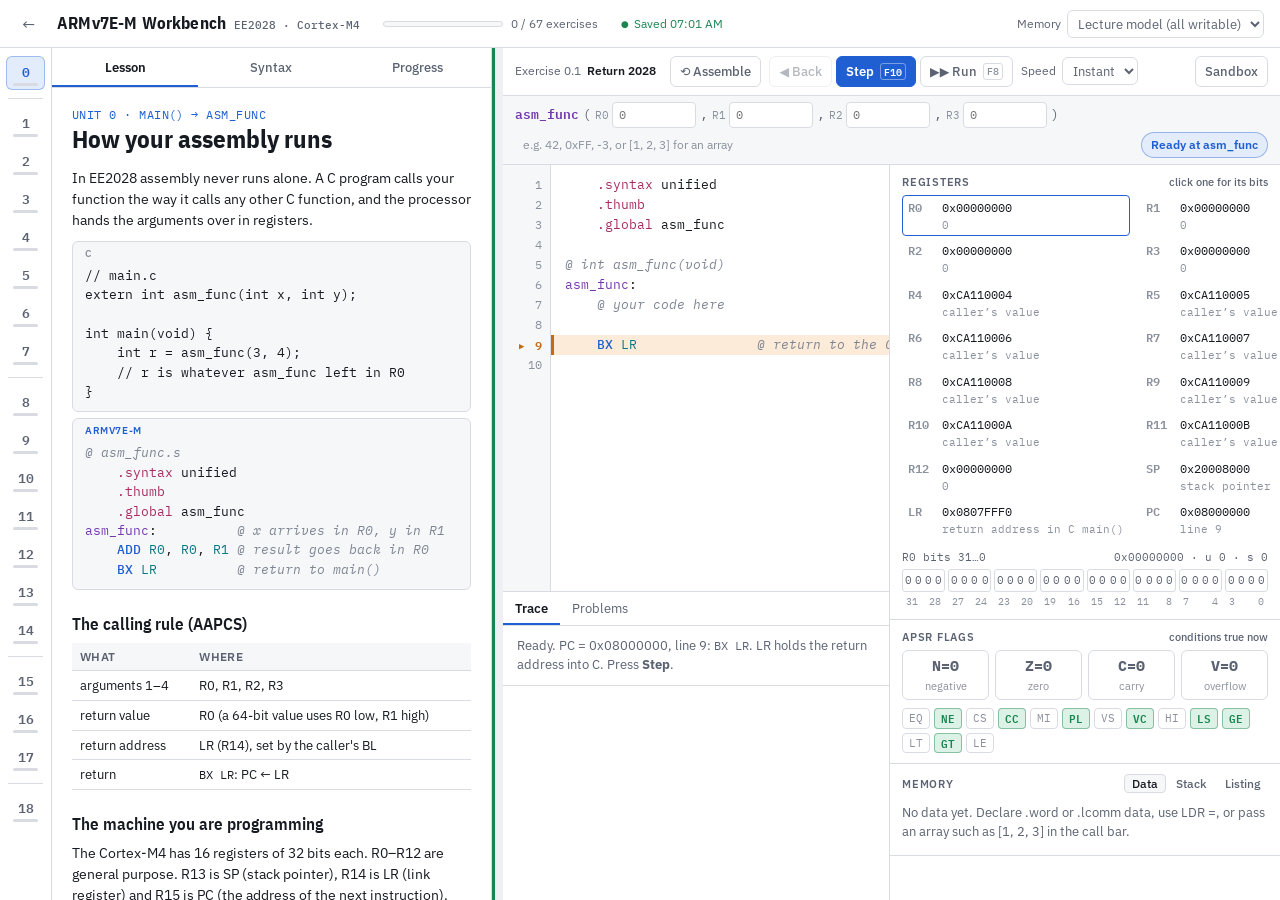
==== commit 17c58893: "EE2028 workbench: toolchain benchmark fixes, Exam practice unit Benchmarked against GNU as 2.42 + Un" ====
--- a/ee2028/index.html
+++ b/ee2028/index.html
@@ -92,6 +92,27 @@
 .bk-msg { font-size: 12.5px; min-height: 1.2em; }
 .bk-msg.ok { color: var(--ok); } .bk-msg.bad { color: var(--bad); }
 .ex-meta { font-size: 11.5px; color: var(--muted); margin-top: 6px; }
+.tut-bar { display: flex; align-items: center; justify-content: space-between; gap: 8px; flex-wrap: wrap; position: sticky; top: -18px; background: var(--panel); padding: 8px 0; z-index: 1; border-bottom: 1px solid var(--line); }
+.tut-src { font-size: 12px; color: var(--muted); margin: -2px 0 8px; }
+.tut-src.mine { color: var(--hot); }
+.tq { display: grid; grid-template-columns: 30px 1fr; gap: 6px; border: 1px solid var(--line); border-radius: 8px; padding: 10px 12px 8px 8px; margin-bottom: 8px; }
+.tq.seen { border-color: color-mix(in srgb, var(--ok) 45%, var(--line)); }
+.tq-n { font: 600 12px var(--f-mono); color: var(--faint); padding-top: 2px; }
+.tq.seen .tq-n { color: var(--ok); }
+.tq-body { min-width: 0; font-size: 13.5px; }
+.tq-body p { margin: 0 0 8px; }
+.tq-body ul, .tq-body ol { margin: 0 0 8px; padding-left: 20px; }
+.tq-sol { border-top: 1px dashed var(--line); margin-top: 8px; padding-top: 8px; }
+.tq-label { font: 600 10.5px var(--f-body); letter-spacing: .06em; text-transform: uppercase; color: var(--ok); margin-bottom: 6px; }
+.tut-src.mine + .tq .tq-label, .tq-label:has(+ *) { }
+.bench { font-size: 12px; color: var(--muted); border-left: 3px solid var(--ok); padding-left: 8px; }
+.tutfig { margin: 6px 0 10px; }
+.tutfig img { display: block; max-width: 100%; height: auto; background: #fff; border: 1px solid var(--line); border-radius: 6px; padding: 4px; }
+.tutfig figcaption { font-size: 11.5px; color: var(--muted); margin-top: 4px; }
+svg.wave { width: 100%; max-width: 560px; height: auto; display: block; margin: 4px 0 8px; font: 11px var(--f-mono); }
+svg.wave text { fill: var(--muted); }
+svg.wave .grid { stroke: var(--line); stroke-dasharray: 2 3; }
+svg.wave .sig { fill: none; stroke: var(--accent); stroke-width: 2.5; }
 .seg { display: inline-flex; border: 1px solid var(--line); border-radius: 6px; overflow: hidden; }
 .seg button { background: transparent; border: 0; padding: 5px 10px; font-size: 12.5px; color: var(--muted); }
 .seg button[aria-pressed="true"] { background: var(--accent-soft); color: var(--accent); font-weight: 600; }
@@ -111,7 +132,7 @@
 
 .pane { background: var(--panel); border-right: 1px solid var(--line); display: flex; flex-direction: column; min-height: 0; }
 .pane-tabs { display: flex; gap: 0; border-bottom: 1px solid var(--line); flex: none; }
-.pane-tabs button { flex: 1; background: transparent; border: 0; border-bottom: 2px solid transparent; padding: 10px 8px 8px; font-size: 13px; color: var(--muted); font-weight: 500; }
+.pane-tabs button { flex: 1; background: transparent; border: 0; border-bottom: 2px solid transparent; padding: 10px 4px 8px; font-size: 12.5px; color: var(--muted); font-weight: 500; }
 .pane-tabs button[aria-selected="true"] { color: var(--ink); border-bottom-color: var(--accent); font-weight: 600; }
 .pane-body { overflow-y: auto; padding: 18px 20px 40px; flex: 1; min-height: 0; }
 .unit-kicker { font-family: var(--f-mono); font-size: 11.5px; color: var(--accent); letter-spacing: .04em; text-transform: uppercase; }
@@ -332,7 +353,8 @@
   <section class="pane" aria-label="Course">
     <div class="pane-tabs" role="tablist">
       <button id="tabLesson" role="tab" aria-selected="true">Lesson</button>
-      <button id="tabRef" role="tab" aria-selected="false">Syntax reference</button>
+      
+      <button id="tabRef" role="tab" aria-selected="false">Syntax</button>
       <button id="tabProg" role="tab" aria-selected="false">Progress</button>
     </div>
     <div class="pane-body" id="paneBody"></div>
@@ -567,6 +589,7 @@
  * ==================================================================== */
 function assemble(src, opts = {}) {
   const o = Object.assign({ codeBase: 0x08000000, ramBase: 0x20000000, wordBase: null, memModel: 'lecture', spInit: 0x20008000 }, opts);
+  if (o.flat === undefined) o.flat = o.memModel === 'lecture';
   const errors = [], warnings = [];
   const err = (line, msg) => errors.push({ line, msg });
   const warn = (line, msg) => warnings.push({ line, msg });
@@ -583,13 +606,14 @@
   let loc = o.codeBase, wloc = o.wordBase != null ? o.wordBase : null, rloc = o.ramBase;
   let pending = [];
   let ended = false;
+  const funcSyms = new Set(); let thumbNext = false;
 
   function defineLabel(name, addr, kind, line) {
     if (labels[name] || equs[name]) { err(line, `"${name}" is defined twice`); return; }
     if (regNum(name) >= 0) { err(line, `"${name}" is a register name and cannot be a label`); return; }
     labels[name] = { addr, kind, line };
   }
-  function flushPending(addr, kind) { for (const p of pending) defineLabel(p.name, addr, kind, p.line); pending = []; }
+  function flushPending(addr, kind) { for (const p of pending) { defineLabel(p.name, addr, kind, p.line); if (kind === 'code' && thumbNext) funcSyms.add(p.name); } if (kind === 'code' && pending.length) thumbNext = false; pending = []; }
 
   for (let li = 0; li < lines.length && !ended; li++) {
     const lineNo = li + 1;
@@ -632,6 +656,11 @@
         lcomms.push({ name: parts[0], addr: rloc, size, line: lineNo });
         rloc += size;
         if (pending.length) { warn(lineNo, 'a label in front of .lcomm is ignored — .lcomm names its own symbol'); pending = []; }
+      } else if (d === '.thumb_func') {
+        thumbNext = true;
+      } else if (d === '.type') {
+        const m2 = /^([A-Za-z_.$][\w.$]*)\s*,\s*[%@#]function\s*$/.exec(args.trim());
+        if (m2) funcSyms.add(m2[1]);
       } else if (BOILERPLATE.has(d)) {
         if (d === '.end') ended = true;
         if (d === '.section' && args && !/^\.text/.test(args.trim())) warn(lineNo, `section "${args.trim()}" ignored — everything is placed as in .text`);
@@ -650,6 +679,7 @@
   // trailing labels -> end of code
   flushPending(loc, 'code');
 
+  for (const n of funcSyms) if (labels[n]) labels[n].thumb = true;
   const codeEnd = loc;
   const poolBase = (Math.max(loc, 0) + 3) & ~3;
 
@@ -737,9 +767,11 @@
 
   // regions
   const regions = [];
-  regions.push({ name: o.wordBase != null ? 'code' : 'code + .word', start: o.codeBase, end: Math.max(poolEnd, o.codeBase + 4), flash: true });
+  // STM32L4 flash is 1 MB from 0x08000000; elsewhere (lecture layouts) map just the program image
+  regions.push({ name: o.wordBase != null ? 'code' : 'code + .word', start: o.codeBase, end: o.codeBase === 0x08000000 ? Math.max(poolEnd, 0x08100000) : Math.max(poolEnd, o.codeBase + 4), flash: true });
   if (o.wordBase != null) regions.push({ name: '.word data', start: o.wordBase, end: Math.max(wloc, o.wordBase + 4), flash: true });
   regions.push({ name: 'SRAM', start: o.ramBase, end: o.ramBase + RAM_SIZE, flash: false });
+  regions.push({ name: 'peripherals', start: 0x40000000, end: 0x60000000, flash: false, periph: true });
 
   const entryName = labels.asm_func ? 'asm_func' : labels.main ? 'main' : null;
   const entry = entryName ? labels[entryName].addr : (instrs[0] ? instrs[0].addr : o.codeBase);
@@ -827,6 +859,8 @@
         return { type: 'reg', rm, sh: { type: sh.type, amt: a } };
       }
     }
+    if (list[0] && list[0].k === 'mem') { err(line, `${ins.base} cannot read memory. ARM is load/store: only LDR/STR take [ ] operands — LDR the value into a register first`); return null; }
+    if (ins.base === 'MOV' || ins.base === 'MVN') { if (list.length > 1 && list[1].k === 'reg') { err(line, `${ins.base} takes one source (Rd, Op2). "${ins.base} Rd, Rn, Rm" is not a valid form — to combine two registers use ADD/ORR/…`); return null; } }
     err(line, 'Operand2 must be #imm, Rm, or Rm with a shift (e.g. R2, LSL #4)'); return null;
   };
 
@@ -982,6 +1016,7 @@
     case 'mem': {
       const isL = ins.base === 'LDR';
       if (ops.length < 2 || ops.length > 3) return fail(`${ins.base} takes "Rt, [Rn {, #offset}]"${isL ? ', "Rt, LABEL" or "Rt, =value"' : ''}`);
+      if (ops[0] && ops[0].k !== 'reg') return fail(`the first operand of ${ins.base} is the register being ${isL ? 'loaded' : 'stored'} — e.g. ${ins.base} R2, [Rx]${ops[0].k === 'sym' || ops[0].k === 'lit' ? '. Memory always goes on the right, in [ ]' : ''}`);
       const rt = needReg(ops[0], 'transfer register'); if (rt === null) return ins;
       ins.rt = rt;
       if (rt === 13) return fail(`SP cannot be the transfer register of ${ins.base}`);
@@ -992,8 +1027,13 @@
         if (ops.length !== 2) return fail('LDR Rt, =value takes no further operands');
         if (rt === 15) return fail('LDR PC, =... is outside the course model');
         let v = null, desc;
-        const e = a.expr;
-        if (ctx.labels[e]) { v = ctx.labels[e].addr; desc = `address of ${e}`; }
+        let e = a.expr;
+        if (e.startsWith('#')) { e = e.slice(1).trim(); warn(line, 'GNU as accepts "=#value" (as on the EV slide), but the course form is LDR Rd, =value with no #'); }
+        if (ctx.labels[e] && ctx.labels[e].kind === 'code' && ctx.labels[e].thumb) { v = ctx.labels[e].addr + 1; desc = `address of ${e}, +1 for the Thumb bit (.thumb_func)`; }
+        else if (ctx.labels[e]) {
+          v = ctx.labels[e].addr; desc = `address of ${e}`;
+          if (ctx.labels[e].kind === 'code' && e !== 'asm_func' && e !== 'main') warn(line, `${e} labels code. If you BX/BLX to it, the Cortex-M4 needs bit 0 of the address set (Thumb state): put .thumb_func on the line before "${e}:" (or .type ${e}, %function), otherwise the branch faults on the real chip`);
+        }
         else if (ctx.equs[e]) { v = evalImm(e); desc = `.equ ${e} = ${v}`; }
         else { v = evalImm(e); desc = `constant ${e}`; }
         if (v === null) return ins;
@@ -1061,6 +1101,7 @@
     }
     case 'bx': {
       if (!nOps(1, 'one register (e.g. BX LR)')) return ins;
+      if (ops[0].k === 'sym') return fail(ins.base === 'BLX' ? `BLX label does not exist on ARMv7-M: that form switches to ARM state, which the Cortex-M4 does not have. Use BL ${ops[0].expr}, or load the address and BLX Rm` : `BX takes a register (BX LR). To jump to a label use B ${ops[0].expr}`);
       const rm = needReg(ops[0], 'target'); if (rm === null) return ins;
       if (rm === 15) return fail(`${ins.base} PC is not permitted`);
       ins.rm = rm; ins.isBranch = true;
@@ -1150,7 +1191,8 @@
     this.r[15] = p.entry >>> 0;
     if (init.regs) for (const [k, v] of Object.entries(init.regs)) { const n = regNum(k); if (n >= 0 && n !== 15) this.r[n] = v >>> 0; }
     if (init.flags) Object.assign(this.f, init.flags);
-    if (init.mem) for (const [a, v] of Object.entries(init.mem)) this.write32(+a, v >>> 0, true);
+    if (init.mem) for (const [a, v] of Object.entries(init.mem)) [].concat(v).forEach((x, k) => this.write32(+a + 4 * k, x >>> 0, true));
+    this._unmapped = null;
     if (init.arrays) for (const arr of init.arrays) arr.values.forEach((v, k) => this.write32(arr.addr + 4 * k, v >>> 0, true));
     this.init = { r: Uint32Array.from(this.r) };
     this.halted = false; this.haltReason = ''; this.haltKind = '';
@@ -1164,6 +1206,8 @@
   read32(a) {
     a = a >>> 0;
     const R = this.prog.regions.find((Q) => a >= Q.start && a + 4 <= Q.end);
+    if (!R || R.periph) (this.touched = this.touched || new Set()).add(a);
+    if (!R && this.prog.opts.flat) { this.noteUnmapped(a, 'read'); let v = 0; for (let k = 0; k < 4; k++) v |= (this.mem.get(a + k) || 0) << (8 * k); return v >>> 0; }
     if (!R) throw new Fault(`bus fault: read from ${hex(a)} — no memory is mapped there. ${a < 0x10000 ? 'This looks like a small number used as a pointer: did you load the value (LDR Rx, LABEL) where you needed the address (LDR Rx, =LABEL)?' : 'Check the base register holds a valid address.'}`);
     let v = 0; for (let k = 0; k < 4; k++) v |= (this.mem.get(a + k) || 0) << (8 * k);
     return v >>> 0;
@@ -1171,12 +1215,18 @@
   write32(a, v, force) {
     a = a >>> 0;
     const R = this.prog.regions.find((Q) => a >= Q.start && a + 4 <= Q.end);
-    if (!R && !force) throw new Fault(`bus fault: write to ${hex(a)} — no memory is mapped there. ${a < 0x10000 ? 'Did you use a value as a pointer? STR needs the address in the base register (LDR Rx, =VAR).' : ''}`);
+    if ((!R || R.periph) && !force) (this.touched = this.touched || new Set()).add(a);
+    if (!R && !force && this.prog.opts.flat) this.noteUnmapped(a, 'write');
+    else if (!R && !force) throw new Fault(`bus fault: write to ${hex(a)} — no memory is mapped there. ${a < 0x10000 ? 'Did you use a value as a pointer? STR needs the address in the base register (LDR Rx, =VAR).' : ''}`);
     if (R && R.flash && !force && this.prog.opts.memModel === 'stm32') throw new Fault(`write to ${hex(a)} is in flash (read-only on the STM32). .word data lives in flash with the code; use .lcomm for variables you need to write.`);
     const old = [];
     for (let k = 0; k < 4; k++) { old.push(this.mem.get(a + k)); this.mem.set(a + k, (v >>> (8 * k)) & 0xFF); }
     if (this._wlog) this._wlog.push({ a, old });
     return R;
+  }
+  noteUnmapped(a, kind) {
+    if (this._unmapped) return;
+    this._unmapped = `note: ${hex(a)} is outside the program's code, data and SRAM regions. The lecture model treats memory as flat, so the ${kind} goes ahead; on the STM32 (or with Memory set to STM32) it would bus-fault.${a < 0x400 ? ' Small addresses like this usually mean a value was used as a pointer.' : ''}`;
   }
   snapshot() { return { r: Uint32Array.from(this.r), f: Object.assign({}, this.f), halted: this.halted, haltReason: this.haltReason, haltKind: this.haltKind, steps: this.steps, writes: [], callDepth: this.callDepth, lastLog: this.lastLog, minSP: this.minSP }; }
   back() {
@@ -1439,7 +1489,9 @@
         break;
       }
       case 'BX': case 'BLX': {
-        const t = r[ins.rm] & ~1;
+        const raw = r[ins.rm] >>> 0;
+        const t = raw & ~1;
+        if (ins.rm !== 14 && (raw & 1) === 0 && p.byAddr.has(raw)) throw new Fault(`UsageFault (INVSTATE): ${b} ${RN[ins.rm]} jumps to ${hex(raw)} with bit 0 clear, which would switch to ARM state. The Cortex-M4 only runs Thumb code, so function addresses must be odd. Mark the target with .thumb_func on the line before its label (or .type name, %function); LDR Rx, =name then sets bit 0 for you.`);
         if (b === 'BLX') { setR(14, next); parts.push(`LR ← return address ${hex(next)}`); this.callDepth++; }
         parts.push(`PC ← ${RN[ins.rm]} = ${hex(t)}${t === EXIT_ADDR ? ' (return to the C caller)' : p.symbolsByAddr[t] ? ' (' + p.symbolsByAddr[t].join('/') + ')' : ''}`);
         if (b === 'BX' && ins.rm === 14 && t !== EXIT_ADDR) this.callDepth = Math.max(0, this.callDepth - 1);
@@ -1478,6 +1530,7 @@
     return this.finish(ins, pc, parts, before, fBefore);
   }
   finish(ins, pc, parts, before, fBefore, skipped) {
+    if (this._unmapped) { parts.push(this._unmapped); this._unmapped = null; }
     const changes = [];
     for (let k = 0; k < 15; k++) if (before[k] !== this.r[k]) changes.push(k);
     const flagsChanged = ['N', 'Z', 'C', 'V'].filter((k) => fBefore[k] !== this.f[k]);
@@ -1526,7 +1579,9 @@
   t.init = (args = [], extra = {}) => {
     const p = placeArgs(args);
     const init = { regs: p.regs, arrays: p.arrays, mem: {} };
-    if (extra.memLabels) for (const [k, v] of Object.entries(extra.memLabels)) if (prog.labels[k]) init.mem[prog.labels[k].addr] = v;
+    if (extra.memLabels) for (const [k, v] of Object.entries(extra.memLabels)) if (prog.labels[k]) init.mem[prog.labels[k].addr] = v;   // v may be an array of words
+    if (extra.mem) Object.assign(init.mem, extra.mem);   // raw addresses, e.g. peripheral registers
+    if (extra.regs) Object.assign(init.regs, extra.regs);
     if (extra.flags) init.flags = extra.flags;
     return init;
   };
@@ -1535,10 +1590,12 @@
     const m = new E.Machine(prog, init);
     m.run(extra.max || 300000);
     m.arrays = init.arrays;
+    if (api.onRun) api.onRun({ prog, init, m, extra, ex });   // hook used by the toolchain benchmark
     return m;
   };
   t.word = (m, label, k = 0) => prog.labels[label] ? m.read32(prog.labels[label].addr + 4 * k) : undefined;
   t.arr = (m, i) => m.arrays[i].values.map((_, k) => m.read32(m.arrays[i].addr + 4 * k) | 0);
+  t.wordsAt = (label) => { const L = prog.labels[label]; if (!L) return 0; let n = 0; while (prog.words.some((w) => w.addr === L.addr + 4 * n) && (n === 0 || !prog.symbolsByAddr[L.addr + 4 * n])) n++; return n; };
   t.has = (base) => prog.instrs.some((i) => i.origBase === base || i.base === base);
   t.call = (args, u) => `${fname}(${args.map((a) => fmtArg(a, u)).join(', ')})`;
 
@@ -1554,10 +1611,10 @@
   t.fn = (cases, ref, opts = {}) => cases.map((c0) => {
     const c = Array.isArray(c0) ? { args: c0 } : c0;
     const m = t.run(c.args, c);
-    const label = t.call(c.args, opts.u) + (c.memLabels ? ' with ' + Object.entries(c.memLabels).map(([k, v]) => `${k}=${E.hex(v)}`).join(', ') : '');
+    const label = (c.label || t.call(c.args, opts.u)) + (c.memLabels && !c.label ? ' with ' + Object.entries(c.memLabels).map(([k, v]) => `${k}=${Array.isArray(v) ? '[' + v.join(', ') + ']' : E.hex(v)}`).join(', ') : '');
     const row = { label, debug: c };
     const prob = exitProblem(m);
-    if (prob && !opts.allowHalt) return Object.assign(row, { ok: false, detail: prob });
+    if (prob && !(opts.allowHalt && m.haltKind === 'halt')) return Object.assign(row, { ok: false, detail: prob });
     let exp = ref(...c.args.map((a) => Array.isArray(a) ? a.slice() : a), m, c);
     if (typeof exp === 'number') exp = { R0: exp };
     const bad = [], good = [];
@@ -1580,6 +1637,12 @@
           if (gotA.some((x, j) => (x >>> 0) !== (wants[j] >>> 0))) bad.push(`expected ${lab} = ${wants.map((x) => x | 0).join(', ')}, got ${gotA.join(', ')}`);
           else good.push(`${lab} = ${gotA.join(', ')}`);
         }
+      } else if (k === 'mem') {
+        for (const [a, want] of Object.entries(v)) {
+          const got = m.read32(+a) >>> 0;
+          if (got !== (want >>> 0)) bad.push(`expected [${E.hex(+a)}] = ${E.hex(want)}, got ${E.hex(got)}`);
+          else good.push(`[${E.hex(+a)}] = ${E.hex(got)}`);
+        }
       } else if (k === 'arrays') {
         for (const [i, want] of Object.entries(v)) {
           const gotA = t.arr(m, +i);
@@ -1600,7 +1663,7 @@
 }
 
 function checkExercise(ex, src) {
-  const prog = E.assemble(src, ex.opts || {});
+  const prog = E.assemble(src, Object.assign({}, ex.opts || {}, { flat: false }));   // checks use strict memory so bad pointers are explained
   if (!prog.ok) return { prog, rows: [{ ok: false, label: 'assembles', detail: `${prog.errors.length} assembler error(s) — first: line ${prog.errors[0].line}: ${prog.errors[0].msg}` }], pass: false };
   if (!ex.noFunc && !prog.labels[ex.fname || 'asm_func']) return { prog, rows: [{ ok: false, label: 'entry point', detail: `define the label ${ex.fname || 'asm_func'}: at the start of your function` }], pass: false };
   const t = makeTester(prog, ex);
@@ -2682,6 +2745,7 @@
 <tr><td>LR</td><td>holds the return address; save it before any BL</td></tr>
 </table>
 <p>From this unit on, the checker enforces AAPCS: a changed R4–R11 or an unbalanced SP on return fails the test. Earlier exercises (and the lecture examples) used R4–R6 freely. A real C caller could have been holding live values there.</p>
+<div class="note"><b>Function pointers and the Thumb bit.</b> The Cortex-M4 runs only Thumb code, and BX/BLX use bit 0 of the target address to choose the state. A function address you load yourself must therefore be odd: put <code>.thumb_func</code> on the line before the label, and <code>LDR Rx, =label</code> includes the +1. BL and BX LR handle this automatically. (The emulator shows LR without bit 0, as the lecture notes do.)</div>
 <div class="note">AAPCS also asks for SP to be 8-byte aligned at every call. That is why compilers push an even number of registers, e.g. <code>{R4, LR}</code> instead of just <code>{LR}</code>.</div>
 <pre class="asm" data-init="R0=5">asm_func:
     PUSH {R4, LR}
@@ -2703,11 +2767,11 @@
     },
     {
       id: 'u15e2', title: 'Call through a function pointer',
-      prompt: '<p>If <code>sel == 0</code> call <code>double_it(x)</code>, otherwise call <code>negate(x)</code>. Load the chosen function\u2019s address into a register and call it with <code>BLX</code>:</p><pre class="c">int (*f)(int) = sel ? negate : double_it;\nreturn f(x);</pre>',
-      starter: full('@ int asm_func(int x, int sel)\nasm_func:\n    @ your code here\n\n    BX LR\n\ndouble_it:\n    ADD R0, R0, R0\n    BX  LR\nnegate:\n    MVN R0, R0\n    ADD R0, R0, #1\n    BX  LR\n'),
-      solution: full('@ int asm_func(int x, int sel)\nasm_func:\n    PUSH  {R4, LR}\n    CMP   R1, #0\n    ITE   EQ\n    LDREQ R2, =double_it    @ R2 = address of function\n    LDRNE R2, =negate\n    BLX   R2\n    POP   {R4, PC}\n\ndouble_it:\n    ADD R0, R0, R0\n    BX  LR\nnegate:\n    MVN R0, R0\n    ADD R0, R0, #1\n    BX  LR\n'),
+      prompt: '<p>If <code>sel == 0</code> call <code>double_it(x)</code>, otherwise call <code>negate(x)</code>. Load the chosen function\u2019s address into a register and call it with <code>BLX</code>. The helpers are marked <code>.thumb_func</code>: on the Cortex-M4 a function address must have bit 0 set (Thumb state), and that directive makes <code>LDR Rx, =name</code> set it.</p><pre class="c">int (*f)(int) = sel ? negate : double_it;\nreturn f(x);</pre>',
+      starter: full('@ int asm_func(int x, int sel)\nasm_func:\n    @ your code here\n\n    BX LR\n\n    .thumb_func\ndouble_it:\n    ADD R0, R0, R0\n    BX  LR\n    .thumb_func\nnegate:\n    MVN R0, R0\n    ADD R0, R0, #1\n    BX  LR\n'),
+      solution: full('@ int asm_func(int x, int sel)\nasm_func:\n    PUSH  {R4, LR}\n    CMP   R1, #0\n    ITE   EQ\n    LDREQ R2, =double_it    @ R2 = address of function\n    LDRNE R2, =negate\n    BLX   R2\n    POP   {R4, PC}\n\n    .thumb_func\ndouble_it:\n    ADD R0, R0, R0\n    BX  LR\n    .thumb_func\nnegate:\n    MVN R0, R0\n    ADD R0, R0, #1\n    BX  LR\n'),
       hints: ['LDR R2, =label loads a function\u2019s address just like a data label\u2019s.', 'BLX also overwrites LR, so save LR first.'],
-      check: (t) => [t.uses('BLX'), t.fn([[21, 0], [21, 1], [-8, 0], [-8, 5]], (x, s) => s ? -x : 2 * x, { aapcs: true })]
+      check: (t) => [t.uses('BLX'), t.req(['double_it', 'negate'].every((n) => t.prog.labels[n] && t.prog.labels[n].thumb), 'helpers marked .thumb_func', 'keep .thumb_func on the line before double_it: and negate: (BLX to an even address faults on the real chip)'), t.fn([[21, 0], [21, 1], [-8, 0], [-8, 5]], (x, s) => s ? -x : 2 * x, { aapcs: true })]
     },
     {
       id: 'u15e3', title: 'Debug: the function that never returns',
@@ -2826,6 +2890,210 @@
 });
 })(typeof window !== 'undefined' ? window : globalThis);
 </script>
+<script>/* EE2028 lesson track, part 3 — exam practice (Tutorial 2 and exam patterns) */
+(function (g) {
+'use strict';
+const L = g.LESSONS;
+const { HDR } = g.LESSON_UTIL;
+const norm = (s) => s.toUpperCase().replace(/\s+/g, ' ').replace(/\s*,\s*/g, ', ').trim();
+const rev32 = (x) => { let y = 0; for (let i = 0; i < 32; i++) y = (y << 1) | ((x >>> i) & 1); return y >>> 0; };
+const fibs = (n) => { const a = [0, 1]; while (a.length < n) a.push((a[a.length - 1] + a[a.length - 2]) >>> 0); return a.slice(0, n); };
+// run once with the student's own data, then with patched data that fits what they declared
+function dataCases(t, label, need, variants) {
+  const have = t.wordsAt(label);
+  const ok = variants.filter((v) => v.len <= have);
+  return { have, cases: [{ args: [], label: 'with your own data' }].concat(ok.map((v) => ({ args: [], memLabels: v.mem, label: v.label }))), short: have < need };
+}
+
+L.push({
+  id: 'u18', num: '18', title: 'Exam practice: Tutorial 2 patterns', tag: 'past-paper style',
+  body: `
+<p>EE2028 papers reuse Tutorial 2 closely. Q1 is the syntax-error MCQ format, Q2 and Q3 are the addressing-mode trace, Q4 reappeared as a 20-mark program and Q5 as a later paper's bit-manipulation question. Each paper has one long assembly program worth 15–20 marks, and about 2 of those marks are for syntax.</p>
+<h3>Traces: predict first, then step</h3>
+<p>Both traces below load with the tutorial's registers and memory (code at 0x100, data at 0x1000). Write your answer for every register and memory word on paper, then step through and compare.</p>
+<p><b>Tutorial 2 Q2.</b> R0 = 0x1000, R8 = 0x400, R9 = 0x500, R10 = 0x600, and memory 0x1000–0x1014 holds 1–6.</p>
+<pre class="asm" data-init="R0=0x1000,R1=0x2000,R2=0x1010,R3=0x300,R8=0x400,R9=0x500,R10=0x600" data-mem='{"4096":[1,2,3,4,5,6]}' data-opts='{"codeBase":256}'>    LDR R8, [R0]
+    LDR R9, [R0, #4]
+    ADD R10, R8, R9
+stop: B stop</pre>
+<p><b>Tutorial 2 Q3.</b> Same memory, with R1 = 0x2000, R6 = 20, R7 = 30. The two pre-index stores build a small descending stack by hand, and the post-index loads read it back.</p>
+<pre class="asm" data-init="R0=0x1000,R1=0x2000,R2=0x1010,R3=0x300,R4=0x200,R5=10,R6=20,R7=30,R8=0x400,R9=0x500,R10=0x600" data-mem='{"4096":[1,2,3,4,5,6]}' data-opts='{"codeBase":256}'>    STR R6, [R1, #-4]!
+    STR R7, [R1, #-4]!
+    LDR R8, [R1], #4
+    LDR R9, [R1], #4
+    SUB R10, R8, R9
+stop: B stop</pre>
+<div class="note">These addresses are not declared by the program. The Lecture memory model treats memory as flat, as the tutorial does, so they work. Switch Memory to STM32 and the same code bus-faults, because nothing is mapped at 0x1FF8 on the real board.</div>
+<h3>The long question</h3>
+<p>Almost every paper asks for the same skeleton: load a count and a pointer, loop over an array, test each element with an IT block, accumulate, and store the result to a variable. Marks go to correct addressing (<code>=LABEL</code> for the address, <code>LABEL</code> for the value), a terminating loop, and a store that does not attempt PC-relative STR.</p>
+<pre class="plain">    LDR  Rn, N            @ count (value)
+    LDR  Rp, =LIST        @ pointer (address)
+loop:
+    LDR  Rx, [Rp], #4     @ element, advance
+    CMP  Rx, ...
+    IT   cc
+    ...cc                 @ conditional update
+    SUBS Rn, Rn, #1
+    BNE  loop
+    LDR  Ra, =RESULT      @ no PC-relative STR
+    STR  Racc, [Ra]</pre>
+`,
+  exercises: [
+    {
+      id: 'u18e1', title: 'Tut 2 Q1: find the syntax errors',
+      prompt: '<p>The starter holds all twelve options from Tutorial 2 Q1. <b>Delete every line that is a syntax error</b>, and leave the valid ones exactly as written. Work out your answer first; then the Problems tab confirms each error and gives the reason.</p>',
+      starter: HDR + 'asm_func:\n    ADD R2, R2, R2              @ (a)\n    SUB R0, R1, [R2, #4]        @ (b)\n    MOV R0, R1, R2              @ (c)\n    LDR R0, R1                  @ (d)\n    ADDS R0, R1, R2, LSL #3     @ (e)\n    BLXAL LOL                   @ (f)\n    MVNS R1, R1                 @ (g)\n    EOR R1, R1, R1              @ (h)\n    RRX R1, R1                  @ (i)\n    TEQS R1, R2                 @ (j)\n    PUSH {R0-R16}               @ (k)\n    POPS {R0, R1, R2}           @ (l)\n    BX  LR\nLOL:\n',
+      solution: HDR + 'asm_func:\n    ADD R2, R2, R2              @ (a)\n    ADDS R0, R1, R2, LSL #3     @ (e)\n    MVNS R1, R1                 @ (g)\n    EOR R1, R1, R1              @ (h)\n    RRX R1, R1                  @ (i)\n    BX  LR\nLOL:\n',
+      hints: ['Seven of the twelve are errors.', 'Look for: memory operands outside LDR/STR, a MOV with two sources, LDR without brackets, BLX with a label, an S suffix on an instruction that has none, and a register that does not exist.'],
+      check: (t) => {
+        const want = ['ADD R2, R2, R2', 'ADDS R0, R1, R2, LSL #3', 'MVNS R1, R1', 'EOR R1, R1, R1', 'RRX R1, R1'];
+        const got = t.prog.instrs.map((i) => norm(i.text)).filter((x) => x !== 'BX LR');
+        const missing = want.filter((w) => !got.includes(w));
+        const extra = got.filter((x) => !want.includes(x));
+        return [
+          t.req(!missing.length, 'every valid line kept', `you deleted a valid line: ${missing.join('; ')}`),
+          t.req(!extra.length, 'no extra or edited lines', `remove or restore: ${extra.join('; ')} (the task is to delete the errors, not repair them)`)
+        ];
+      }
+    },
+    {
+      id: 'u18e2', title: 'Tut 2 Q4: count the negatives',
+      prompt: '<p>Count the negative integers in a list of n words and store the count in <code>NEGNUM</code>. n is stored at <code>N</code>, and the list starts at <code>NUMBERS</code>. Use an IT block for the conditional increment, not a branch. (This one became a 20-mark question.)</p><p>The checker runs your code on your own data, then rewrites N and the list with other test data. Keep at least 8 words in NUMBERS.</p>',
+      starter: HDR + 'asm_func:\n    @ your code here\n\n    BX  LR\n\nN:       .word 8\nNUMBERS: .word 5, -3, 0, -1, 7, -2147483648, 2147483647, -9\n    .lcomm NEGNUM, 4\n',
+      solution: HDR + 'asm_func:\n    LDR   R1, N           @ n (value)\n    LDR   R2, =NUMBERS    @ pointer (address)\n    MOV   R3, #0          @ count\nloop:\n    LDR   R0, [R2], #4\n    CMP   R0, #0\n    IT    LT\n    ADDLT R3, R3, #1\n    SUBS  R1, R1, #1\n    BNE   loop\n    LDR   R0, =NEGNUM\n    STR   R3, [R0]\n    BX    LR\n\nN:       .word 8\nNUMBERS: .word 5, -3, 0, -1, 7, -2147483648, 2147483647, -9\n    .lcomm NEGNUM, 4\n',
+      hints: ['N needs its value (LDR Rn, N); NUMBERS needs its address (LDR Rp, =NUMBERS).', 'CMP Rx, #0 then IT LT / ADDLT.', 'No STR Rx, NEGNUM: get &NEGNUM with LDR =, then STR.'],
+      check: (t) => {
+        const p = t.prog;
+        const base = [
+          t.uses('IT', 'use an IT block for the conditional count'),
+          t.req(p.labels.N && p.labels.N.kind === 'word' && p.labels.NUMBERS && p.labels.NEGNUM && p.labels.NEGNUM.kind === 'lcomm', 'N, NUMBERS (.word) and NEGNUM (.lcomm) declared', 'keep N, NUMBERS and .lcomm NEGNUM, 4')
+        ];
+        if (!base[1][0].ok) return base;
+        const d = dataCases(t, 'NUMBERS', 8, [
+          { len: 6, label: 'N=6, [1, -2, 3, -4, 5, -6]', mem: { N: 6, NUMBERS: [1, -2, 3, -4, 5, -6] } },
+          { len: 3, label: 'N=3, [4, 0, 9]', mem: { N: 3, NUMBERS: [4, 0, 9] } },
+          { len: 8, label: 'N=8, all negative', mem: { N: 8, NUMBERS: [-1, -2, -3, -4, -5, -6, -7, -2147483648] } },
+          { len: 1, label: 'N=1, [-1]', mem: { N: 1, NUMBERS: [-1] } }
+        ]);
+        const rows = base.concat([t.req(!d.short, 'NUMBERS has room for the tests', `NUMBERS only has ${d.have} words; keep at least 8 so the checker can load test data`)]);
+        return rows.concat([t.fn(d.cases, (m) => { const n = t.word(m, 'N'); let c = 0; for (let k = 0; k < n; k++) if ((t.word(m, 'NUMBERS', k) | 0) < 0) c++; return { words: { NEGNUM: c } }; }, { allowHalt: true })]);
+      }
+    },
+    {
+      id: 'u18e3', title: 'Tut 2 Q5: reverse the bits of R2',
+      prompt: '<p>Reverse the bit order of R2 in place: 1110…0100 becomes 0010…0111. Use shift and rotate instructions. RBIT does the job in one instruction on a real M4, but it is outside the syllabus. The checker puts the value in R2 and reads R2 afterwards.</p>',
+      starter: HDR + '@ value in R2, result in R2\nasm_func:\n    @ your code here\n\n    BX  LR\n',
+      solution: HDR + '@ value in R2, result in R2\nasm_func:\n    MOV  R3, #0\n    MOV  R1, #32\nloop:\n    LSLS R2, R2, #1     @ C = bit leaving the top of R2\n    RRX  R3, R3         @ C enters the top of R3, R3 shifts right\n    SUBS R1, R1, #1\n    BNE  loop\n    MOV  R2, R3\n    BX   LR\n',
+      hints: ['Take bits off one end of R2 and push them onto the opposite end of another register, 32 times.', 'LSLS puts the old bit 31 into C; RRX feeds C into bit 31 while shifting right.'],
+      check: (t) => [t.fn([0xE0000004, 1, 0x80000000, 0x12345678, 0xFFFFFFFF, 0, 0xF0F00001].map((x) => ({ args: [0, 0, x], label: `R2 = ${'0x' + (x >>> 0).toString(16).toUpperCase().padStart(8, '0')}` })), (a, b, x) => ({ R2: rev32(x) }), { hex: true, allowHalt: true })]
+    },
+    {
+      id: 'u18e4', title: 'Tut 2 Q6: Fibonacci into memory',
+      prompt: '<p>Store the first n Fibonacci numbers (0, 1, 1, 2, 3, 5, …) in consecutive words starting at <code>MEMLOC</code>. n (&gt; 2) is stored at <code>N</code>. MEMLOC must be writable, so reserve it with .lcomm and make it big enough for n = 30.</p>',
+      starter: HDR + 'asm_func:\n    @ your code here\n\n    BX  LR\n\nN:  .word 8\n    .lcomm MEMLOC, 120\n',
+      solution: HDR + 'asm_func:\n    LDR  R0, N\n    LDR  R1, =MEMLOC\n    MOV  R2, #0             @ F(k-2)\n    MOV  R3, #1             @ F(k-1)\n    STR  R2, [R1], #4\n    STR  R3, [R1], #4\n    SUB  R0, R0, #2         @ two already stored\nloop:\n    ADD  R12, R2, R3\n    STR  R12, [R1], #4\n    MOV  R2, R3\n    MOV  R3, R12\n    SUBS R0, R0, #1\n    BNE  loop\n    BX   LR\n\nN:  .word 8\n    .lcomm MEMLOC, 120\n',
+      hints: ['Store 0 and 1 first, then loop n − 2 times.', 'Post-index STR walks the output pointer: STR Rx, [R1], #4.'],
+      check: (t) => {
+        const p = t.prog;
+        const ok = p.labels.N && p.labels.MEMLOC && p.labels.MEMLOC.kind === 'lcomm';
+        if (!ok) return [t.req(false, 'N (.word) and MEMLOC (.lcomm)', 'declare N: .word … and .lcomm MEMLOC, 120')];
+        const room = p.lcomms.find((x) => x.name === 'MEMLOC').size / 4;
+        const cases = [{ args: [], label: 'with your own N' }].concat([3, 8, 20, 30].filter((n) => n <= room).map((n) => ({ args: [], memLabels: { N: n }, label: `N = ${n}` })));
+        return [t.req(room >= 30, 'MEMLOC holds 30 words', `MEMLOC has room for ${room} words; reserve at least 120 bytes`),
+          t.fn(cases, (m) => ({ words: { MEMLOC: fibs(t.word(m, 'N')) } }), { allowHalt: true })];
+      }
+    },
+    {
+      id: 'u18e5', title: 'Lecture 3 §4.4: sum a list into SUM',
+      prompt: '<p>The lecture’s closing example: add N numbers that start at <code>NUM1</code> (N stored at <code>N</code>) and store the total in <code>SUM</code>. Keep at least 6 words in NUM1.</p>',
+      starter: HDR + 'asm_func:\n    @ your code here\n\n    BX  LR\n\nN:    .word 5\nNUM1: .word 10, 20, 30, -5, 7, 0\n    .lcomm SUM, 4\n',
+      solution: HDR + 'asm_func:\n    LDR  R1, N\n    LDR  R2, =NUM1\n    MOV  R0, #0\nLOOP:\n    LDR  R3, [R2], #4\n    ADD  R0, R0, R3\n    SUBS R1, R1, #1\n    BGT  LOOP\n    LDR  R4, =SUM\n    STR  R0, [R4]\n    BX   LR\n\nN:    .word 5\nNUM1: .word 10, 20, 30, -5, 7, 0\n    .lcomm SUM, 4\n',
+      hints: ['The slide’s own hint: PC-relative STR is not permitted, so storing SUM takes two instructions.', 'R4 is used freely here as in the lecture; in a C-callable function you would save it.'],
+      check: (t) => {
+        const p = t.prog;
+        if (!(p.labels.N && p.labels.NUM1 && p.labels.SUM && p.labels.SUM.kind === 'lcomm')) return [t.req(false, 'N, NUM1 (.word) and SUM (.lcomm)', 'keep N, NUM1 and .lcomm SUM, 4')];
+        const d = dataCases(t, 'NUM1', 6, [
+          { len: 6, label: 'N=6, [1, 2, 3, 4, 5, 6]', mem: { N: 6, NUM1: [1, 2, 3, 4, 5, 6] } },
+          { len: 2, label: 'N=2, [-100, 40]', mem: { N: 2, NUM1: [-100, 40] } },
+          { len: 1, label: 'N=1, [2028]', mem: { N: 1, NUM1: [2028] } }
+        ]);
+        return [t.req(!d.short, 'NUM1 has room for the tests', `NUM1 has ${d.have} words; keep at least 6`),
+          t.fn(d.cases, (m) => { let s = 0; for (let k = 0; k < t.word(m, 'N'); k++) s += t.word(m, 'NUM1', k) | 0; return { words: { SUM: s } }; }, { allowHalt: true })];
+      }
+    },
+    {
+      id: 'u18e6', title: 'Long question: sensor stream',
+      prompt: '<p>A weight sensor writes a stream of signed words at the address in R0. Power-up calibration produces one or more <b>leading</b> −1 values to ignore. A −1 that comes after the first real reading is a real reading. A 0 ends the stream. Multiply each valid reading by the scale factor in R1, accumulate, and return the total in R0.</p><pre class="c">int asm_func(const int *data, int scale);</pre>',
+      starter: HDR + '@ int asm_func(const int *data, int scale)\nasm_func:\n    @ your code here\n\n    BX  LR\n',
+      solution: HDR + '@ int asm_func(const int *data, int scale)\nasm_func:\n    MOV  R2, #0             @ total\nskip:\n    LDR  R3, [R0], #4\n    CMN  R3, #1             @ calibration -1?\n    BEQ  skip\nloop:\n    CMP  R3, #0             @ end marker\n    BEQ  done\n    MLA  R2, R3, R1, R2     @ total += reading * scale\n    LDR  R3, [R0], #4\n    B    loop\ndone:\n    MOV  R0, R2\n'.replace(/\n$/, '\n    BX  LR\n'),
+      hints: ['Two loops: one that only skips −1, then the main loop. Once you leave the first loop you never test for −1 again.', 'CMN R3, #1 sets Z when R3 is −1.', 'MLA does the scale-and-accumulate in one instruction.'],
+      check: (t) => [t.fn([
+        [[-1, -1, -1, 5, 7, 2, 0], 3],
+        [[4, 6, 0], 10],
+        [[-1, 8, -1, 3, 0, 99], 2],
+        [[-1, -1, 0], 5],
+        [[0, 5, 5], 7],
+        [[-1, -20, 30, 0], -3]
+      ], (a, k) => { let i = 0, s = 0; while (a[i] === -1) i++; for (; a[i] !== 0; i++) s += a[i] * k; return s; })]
+    },
+    {
+      id: 'u18e7', title: 'Tut 4 Q1: set PB14 to output mode',
+      prompt: '<p>Port B pin 14 drives an LED. Configure its mode as general-purpose output (<code>GPIOB_MODER</code> bits 29:28 = 01) <b>without changing any other pin</b>. GPIOB_MODER is at 0x48000400. Read the register, change only those two bits, and write it back.</p>',
+      starter: HDR + '    .equ GPIOB_MODER, 0x48000400\nasm_func:\n    @ your code here\n\n    BX  LR\n',
+      solution: HDR + '    .equ GPIOB_MODER, 0x48000400\nasm_func:\n    LDR R1, =GPIOB_MODER    @ address of the register\n    LDR R0, [R1]            @ read\n    BIC R0, R0, #0x30000000 @ clear bits 29:28\n    ORR R0, R0, #0x10000000 @ set them to 01\n    STR R0, [R1]            @ write back\n    BX  LR\n',
+      hints: ['A .equ symbol is a number, so LDR R1, =GPIOB_MODER gives you the register address.', 'BIC clears the two-bit field, ORR sets the 01 pattern; both constants are valid Op2 patterns.'],
+      check: (t) => [t.fn([0xFFFFFEBF, 0, 0x30000000, 0x12345678].map((v) => ({ args: [], mem: { 0x48000400: v }, label: 'GPIOB_MODER = 0x' + (v >>> 0).toString(16).toUpperCase().padStart(8, '0') })),
+        (m, c) => { const v = c.mem[0x48000400]; return { mem: { 0x48000400: ((v & ~0x30000000) | 0x10000000) >>> 0 } }; })]
+    },
+    {
+      id: 'u18e8', title: 'Application: EV battery monitor (20 marks)',
+      prompt: '<p>The lecture’s EV application question. Run <b>forever</b>. On every pass, read <code>DestDist</code> and <code>SOCDist</code>, average the four words starting at <code>SOH</code>, and compare the mean with <code>HT</code>. All values are unsigned. If SOCDist &lt; DestDist <b>and</b> the mean &lt; HT, write 0xBAD to <code>CONSOLE</code>. If exactly one of the two holds, write 0xC0DE1. If neither holds, write nothing.</p><p>The data keeps changing while the car drives, so the checker also changes DestDist and SOH while your loop runs and expects CONSOLE to follow. The slide’s own “possible solution” passes the first five checks and fails the last two (see the Tutorials tab).</p>',
+      starter: HDR + '@ EV battery monitor: never returns\nasm_func:\n    @ your code here\n\n' + '\nDestDist: .word 300\nSOCDist:  .word 200\nHT:       .word 80\nSOH:      .word 70, 72, 68, 74\n    .lcomm CONSOLE, 4           @ stands in for the peripheral register\n',
+      solution: HDR + '@ EV battery monitor: never returns\n' + 'asm_func:\n    LDR     R5, =CONSOLE        @ peripheral register address (fixed)\n    MOV     R9, #0xBAD          @ alarm code\n    LDR     R10, =0xC0DE1       @ error code (17-32 bit value: literal pool)\n    LDR     R3, =SOH            @ SOH base never moves: offsets, not a walking pointer\nFOREVER:\n    LDR     R1, DestDist        @ re-read the changing values every pass\n    LDR     R2, SOCDist\n    LDR     R4, HT\n    LDR     R0, [R3]            @ exactly four readings: unrolled, no counter\n    LDR     R7, [R3, #4]\n    ADD     R0, R0, R7\n    LDR     R7, [R3, #8]\n    ADD     R0, R0, R7\n    LDR     R7, [R3, #12]\n    ADD     R0, R0, R7          @ R0 = sum of 4 SOH\n    MOV     R6, #0              @ number of conditions true\n    CMP     R2, R1              @ SOCDist < DestDist ?\n    IT      LO\n    MOVLO   R6, #1\n    CMP     R4, R0, LSR #2      @ HT > mean ?  (mean = sum >> 2 via the barrel shifter)\n    IT      HI\n    ADDHI   R6, R6, #1\n    CMP     R6, #1\n    IT      HI\n    STRHI   R9, [R5]            @ both true: alarm (one write, no 0xC0DE1 glitch)\n    IT      EQ\n    STREQ   R10, [R5]           @ exactly one: error message\n    B       FOREVER             @ neither: write nothing\n' + '\nDestDist: .word 300\nSOCDist:  .word 200\nHT:       .word 80\nSOH:      .word 70, 72, 68, 74\n    .lcomm CONSOLE, 4           @ stands in for the peripheral register\n',
+      hints: ['Put the forever-loop label above everything that must happen again: re-reading the data and recomputing the SOH sum.', 'There are always exactly four readings, so four LDRs with offsets [R3], [R3, #4], [R3, #8], [R3, #12] need no loop, counter or pointer reset. Mean = sum >> 2, which the barrel shifter can do inside a CMP: CMP R4, R0, LSR #2.', 'Unsigned "less than" is LO ("greater than" is HI). Counting how many conditions are true (0, 1 or 2) avoids nested IT blocks and writes CONSOLE once.'],
+      check: (t) => {
+        const p = t.prog, EM = g.EMU;
+        const need = ['DestDist', 'SOCDist', 'HT', 'SOH', 'CONSOLE'];
+        const miss = need.filter((n) => !p.labels[n]);
+        if (miss.length) return [t.req(false, 'data labels kept', 'keep DestDist, SOCDist, HT, SOH and CONSOLE from the starter (missing: ' + miss.join(', ') + ')')];
+        if (t.wordsAt('SOH') < 4) return [t.req(false, 'SOH has four words', 'SOH needs four readings')];
+        const sc = [
+          ['distance short AND SOH low', { DestDist: 300, SOCDist: 200, HT: 80, SOH: [70, 72, 68, 74] }, 0xBAD],
+          ['distance short only', { DestDist: 300, SOCDist: 200, HT: 80, SOH: [90, 92, 88, 94] }, 0xC0DE1],
+          ['SOH low only', { DestDist: 100, SOCDist: 200, HT: 80, SOH: [70, 72, 68, 74] }, 0xC0DE1],
+          ['all fine', { DestDist: 100, SOCDist: 200, HT: 80, SOH: [90, 92, 88, 94] }, 0],
+          ['equal distance, mean exactly HT', { DestDist: 200, SOCDist: 200, HT: 80, SOH: [80, 80, 80, 80] }, 0]
+        ];
+        const runFor = (m, n) => { for (let k = 0; k < n && !m.halted; k++) m.step(false); };
+        const rows = sc.map(([name, mem, want]) => {
+          const m = new EM.Machine(p, t.init([], { memLabels: mem })); runFor(m, 3000);
+          const got = t.word(m, 'CONSOLE') >>> 0;
+          const okRun = !m.halted;
+          return { ok: okRun && got === want, label: name, detail: !okRun ? 'the monitor stopped: ' + (m.haltReason || 'it must loop forever') : got === want ? 'CONSOLE = 0x' + got.toString(16).toUpperCase() : `expected CONSOLE = 0x${want.toString(16).toUpperCase()}, got 0x${got.toString(16).toUpperCase()}`, debug: { args: [], memLabels: mem } };
+        });
+        const live = (label, steps) => {
+          const m = new EM.Machine(p, t.init([], { memLabels: { DestDist: 100, SOCDist: 200, HT: 80, SOH: [90, 92, 88, 94] } }));
+          runFor(m, 3000);
+          const a1 = t.word(m, 'CONSOLE') >>> 0;
+          m.write32(p.labels.DestDist.addr, 900, true);                  // driver picks a far destination
+          runFor(m, 3000);
+          const a2 = t.word(m, 'CONSOLE') >>> 0;
+          [60, 61, 59, 62].forEach((v, k) => m.write32(p.labels.SOH.addr + 4 * k, v, true));   // batteries degrade
+          runFor(m, 3000);
+          const a3 = t.word(m, 'CONSOLE') >>> 0;
+          return [
+            { ok: !m.halted && a1 === 0 && a2 === 0xC0DE1, label: 'DestDist changes mid-journey', detail: a2 === 0xC0DE1 ? 'error message appears after DestDist rises to 900' : `CONSOLE stayed 0x${a2.toString(16).toUpperCase()} after DestDist rose to 900: the new value is never read`, debug: { args: [], memLabels: { DestDist: 900, SOCDist: 200, HT: 80, SOH: [90, 92, 88, 94] } } },
+            { ok: !m.halted && a3 === 0xBAD, label: 'then SOH readings drop', detail: a3 === 0xBAD ? 'alarm 0xBAD once both conditions hold' : m.halted ? 'the monitor stopped: ' + m.haltReason : `CONSOLE = 0x${a3.toString(16).toUpperCase()} after SOH fell below HT, expected 0xBAD (is the SOH sum, pointer and count reset every pass?)` }
+          ];
+        };
+        return rows.concat(live());
+      }
+    }
+  ]
+});
+})(typeof window !== 'undefined' ? window : globalThis);
+</script>
+<script>window.TUTORIALS = null;</script>
 <script>(function (g) {
 g.REF_HTML = `
 <div class="unit-kicker">Reference</div>
@@ -2933,7 +3201,9 @@
 <tr><td>LR</td><td>Shown without the Thumb bit (bit 0). On hardware LR is odd and BX needs bit 0 set.</td></tr>
 <tr><td><code>LDR Rd, =small</code></td><td>Always uses the literal pool, as in the lecture. GNU as may emit a MOV instead when the value fits.</td></tr>
 <tr><td>R4–R11 in tests</td><td>The checker preloads them with 0xCA11000n, values a C caller might be holding, so it can tell whether you restored them.</td></tr>
-<tr><td>verification</td><td>The ALU, shift, multiply and divide semantics (including every flag) were cross-checked against the Unicorn CPU emulator on 6,000 random cases.</td></tr>
+<tr><td>verification</td><td>Three independent checks. (1) <b>Real toolchain</b>: every lesson solution across all its test inputs, plus the course's own programs (Tutorial 2 Q4–Q6, Tutorial 4 Q1, Lecture Ex 2a/2b, Lecture 3 §4.4, the sensor and EV application slides), assembled with GNU as 2.42 and run as Thumb-2 machine code in Unicorn: 296/296 runs give identical registers and memory. (2) <b>Syntax</b>: 115 single lines compared with GNU as; the 18 differences are deliberate (11 outside the syllabus, 7 where the course answer key is stricter than GNU as, e.g. TEQS, BLX label). (3) <b>ALU</b>: 6,000 random flag/shift/multiply/divide cases against Unicorn, 0 mismatches.</td></tr>
+<tr><td>Thumb bit</td><td>BL/BX LR work as in the lecture (LR shown without bit 0). A function address you load yourself must be odd: mark the label with <code>.thumb_func</code> (or <code>.type name, %function</code>) and <code>LDR Rx, =name</code> sets bit 0. BX/BLX to an even code address faults, as it does on the chip.</td></tr>
+<tr><td>memory models</td><td><b>Lecture</b>: memory is flat, as in the slides and tutorials; any address can be read or written, and the trace notes when an address lies outside your program's regions. <b>STM32</b>: only code/.word (read-only flash) and SRAM exist; anything else bus-faults. Exercise checks always use strict mapping so a bad pointer is reported as a fault.</td></tr>
 </table></div>
 `;
 })(typeof window !== 'undefined' ? window : globalThis);
@@ -2949,8 +3219,8 @@
 /* ---------- persistence: everything you do is cached in this browser ---------- */
 const KEY = 'ee2028-asm-workbench-v1';
 const SCHEMA = 2;
-const MAPS = ['done', 'attempts', 'hints', 'solSeen', 'lastCheck', 'bps', 'drafts'];
-const blank = () => ({ v: SCHEMA, done: {}, attempts: {}, hints: {}, solSeen: {}, lastCheck: {}, bps: {}, drafts: {}, sandbox: null, loc: null, memModel: 'lecture', speed: '0', started: Date.now(), updated: 0 });
+const MAPS = ['done', 'attempts', 'hints', 'solSeen', 'lastCheck', 'bps', 'drafts', 'tutSeen'];
+const blank = () => ({ v: SCHEMA, done: {}, attempts: {}, hints: {}, solSeen: {}, lastCheck: {}, bps: {}, drafts: {}, tutSeen: {}, sandbox: null, loc: null, memModel: 'lecture', speed: '0', started: Date.now(), updated: 0 });
 function migrate(s) {
   const o = Object.assign(blank(), s && typeof s === 'object' ? s : {});
   for (const k of MAPS) if (!o[k] || typeof o[k] !== 'object' || Array.isArray(o[k])) o[k] = {};
@@ -3143,7 +3413,8 @@
   const v = parseNum(s);
   return { v: isNaN(v) ? null : v, ok: !isNaN(v) };
 }
-argEls.forEach((el) => el.addEventListener('change', () => { el.style.borderColor = parseArg(el.value).ok ? '' : 'var(--bad)'; if (S.prog && S.prog.ok) resetMachine(); }));
+argEls.forEach((el) => el.addEventListener('change', () => {
+  if (S.ctx === 'sandbox') { store.sandboxArgs = argEls.map((x) => x.value); save(); } el.style.borderColor = parseArg(el.value).ok ? '' : 'var(--bad)'; if (S.prog && S.prog.ok) resetMachine(); }));
 function setArgs(args) { argEls.forEach((el, i) => { const a = args[i]; el.value = a === undefined || a === null ? '' : Array.isArray(a) ? '[' + a.join(', ') + ']' : String(a); el.style.borderColor = ''; }); }
 function buildInit(prog) {
   const regs = {}, arrays = [];
@@ -3157,7 +3428,8 @@
   });
   if (S.extraRegs) Object.assign(regs, S.extraRegs);
   const mem = {};
-  if (S.pendingMem) for (const [k, v] of Object.entries(S.pendingMem)) if (prog.labels[k]) mem[prog.labels[k].addr] = v >>> 0;
+  if (S.extraMem) for (const [k, v] of Object.entries(S.extraMem)) mem[+k] = v;
+  if (S.pendingMem) for (const [k, v] of Object.entries(S.pendingMem)) if (prog.labels[k]) mem[prog.labels[k].addr] = Array.isArray(v) ? v : v >>> 0;
   return { regs, arrays, mem };
 }
 
@@ -3265,6 +3537,7 @@
   if (p.fakeWord.has(v) && regIdx !== 13) return `instruction word: ${p.fakeWord.get(v).text}`;
   const labs = p.symbolsByAddr[v];
   if (labs) return '&' + labs.join(' / ');
+  if ((v & 1) && p.symbolsByAddr[v - 1] && p.byAddr.get(v - 1)) return '&' + p.symbolsByAddr[v - 1].join(' / ') + ' | 1 (Thumb bit)';
   if (S.m && S.m.arrays) for (let k = 0; k < S.m.arrays.length; k++) { const A = S.m.arrays[k]; if (v >= A.addr && v <= A.addr + 4 * A.values.length) return `&arg${k + 1}[${(v - A.addr) / 4}]`; }
   if (regIdx === 13) return 'stack pointer';
   if (v >= 0xCA110004 && v <= 0xCA11000B && regIdx >= 4 && regIdx <= 11) return 'caller’s value';
@@ -3319,6 +3592,12 @@
     any = true;
     h += `<tr class="grp"><td colspan="4">literal pool · made by LDR =</td></tr>`;
     for (const L of p.literals) h += memRow(L.addr, '=' + (L.desc.startsWith('address of ') ? L.desc.slice(11) : L.desc.replace(/^constant /, '').replace(/^\.equ /, '').replace(/ = .*/, '')), '', L.desc);
+  }
+  const extraAddrs = new Set([...(m.touched || [])].concat(Object.keys(S.extraMem || {}).flatMap((k) => [].concat(S.extraMem[k]).map((_, i) => +k + 4 * i))));
+  if (extraAddrs.size) {
+    any = true;
+    h += `<tr class="grp"><td colspan="4">other addresses used · peripherals / tutorial memory</td></tr>`;
+    [...extraAddrs].sort((x, y) => x - y).slice(0, 48).forEach((ad) => { h += memRow(ad, ad >= 0x40000000 && ad < 0x60000000 ? 'periph' : ''); });
   }
   if (p.lcomms.length) {
     any = true;
@@ -3502,7 +3781,7 @@
   LESSONS.forEach((u, i) => {
     const d = u.exercises.filter((e) => store.done[e.id]).length;
     h += `<button data-u="${i}" aria-current="${S.ui === i && S.paneTab === 'lesson'}" title="Unit ${u.num}: ${esc(u.title)} (${d}/${u.exercises.length})">${u.num}<span class="fill"><i style="width:${100 * d / u.exercises.length}%"></i></span></button>`;
-    if (i === 0 || i === 7 || i === 14) h += '<div class="sep"></div>';
+    if (i === 0 || i === 7 || i === 14 || i === 17) h += '<div class="sep"></div>';
   });
   $('rail').innerHTML = h;
   progress();
@@ -3518,11 +3797,13 @@
   $('tabLesson').setAttribute('aria-selected', t === 'lesson');
   $('tabRef').setAttribute('aria-selected', t === 'ref');
   $('tabProg').setAttribute('aria-selected', t === 'progress');
+  if ($('tabTut')) $('tabTut').setAttribute('aria-selected', t === 'tutorials');
   renderPane(); renderRail();
 }
 $('tabLesson').addEventListener('click', () => setPaneTab('lesson'));
 $('tabRef').addEventListener('click', () => setPaneTab('ref'));
 $('tabProg').addEventListener('click', () => { setPaneTab('progress'); $('paneBody').scrollTop = 0; });
+if ($('tabTut')) $('tabTut').addEventListener('click', () => { setPaneTab('tutorials'); $('paneBody').scrollTop = 0; });
 $('progBtn').addEventListener('click', () => { setPaneTab('progress'); $('paneBody').scrollTop = 0; });
 
 function decorate(root) {
@@ -3534,7 +3815,7 @@
       b.className = 'loadbtn';
       b.type = 'button';
       b.innerHTML = 'Load into workbench →';
-      b.addEventListener('click', () => loadExample(code, pre.dataset.init || '', pre.dataset.opts || '', k));
+      b.addEventListener('click', () => loadExample(code, pre.dataset.init || '', pre.dataset.opts || '', k, pre.dataset.mem || '', pre.dataset.name || ''));
       pre.after(b);
     }
   });
@@ -3543,6 +3824,7 @@
   const el = $('paneBody');
   if (S.paneTab === 'ref') { el.innerHTML = window.REF_HTML; decorate(el); return; }
   if (S.paneTab === 'progress') { el.innerHTML = renderProgress(); return; }
+  if (S.paneTab === 'tutorials') { el.innerHTML = renderTutorials(); decorate(el); return; }
   const u = LESSONS[S.ui];
   let h = `<div class="unit-kicker">Unit ${u.num} · ${esc(u.tag)}</div><h2>${esc(u.title)}</h2>${u.body}`;
   h += `<div class="ex-head"><h3>Exercises</h3><span class="mono" style="color:var(--muted);font-size:12px">${u.exercises.filter((e) => store.done[e.id]).length}/${u.exercises.length} passed</span></div><div class="ex-list">`;
@@ -3622,13 +3904,13 @@
   S.ex = ex; S.ctx = 'exercise'; S.ui = ex.ui;
   loadBps();
   S.asmOpts = ex.opts || {};
-  S.pendingMem = null; S.extraRegs = null;
+  S.pendingMem = null; S.extraRegs = null; S.extraMem = null;
   setArgs([]);
   setCode(store.drafts[ex.id] != null ? store.drafts[ex.id] : ex.starter);
   setCtx('Exercise ' + ex.num, ex.title);
   store.loc = { ex: ex.id }; save();
   S.paneTab = 'lesson';
-  $('tabLesson').setAttribute('aria-selected', true); $('tabRef').setAttribute('aria-selected', false); $('tabProg').setAttribute('aria-selected', false);
+  $('tabLesson').setAttribute('aria-selected', true); $('tabRef').setAttribute('aria-selected', false); $('tabProg').setAttribute('aria-selected', false); if ($('tabTut')) $('tabTut').setAttribute('aria-selected', false);
   assemble();
   const st = $('paneBody').scrollTop;
   renderPane(); renderRail();
@@ -3651,11 +3933,12 @@
   if (card) card.scrollIntoView({ block: 'nearest' });
 }
 function splitInit(s) { const out = []; let d = 0, cur = ''; for (const ch of s) { if (ch === '[') d++; if (ch === ']') d--; if (ch === ',' && !d) { out.push(cur); cur = ''; } else cur += ch; } if (cur.trim()) out.push(cur); return out; }
-function loadExample(code, init, opts, k) {
+function loadExample(code, init, opts, k, memJson, name) {
   stopRun();
   saveDraftNow();
   const u = LESSONS[S.ui];
   S.ctx = 'example'; S.ex = null; loadBps();
+  S.extraMem = memJson ? JSON.parse(memJson) : null;
   S.asmOpts = opts ? JSON.parse(opts) : {};
   S.pendingMem = null; S.extraRegs = null;
   const args = [];
@@ -3667,9 +3950,9 @@
   }
   argEls.forEach((el, i) => { el.value = args[i] || ''; el.style.borderColor = ''; });
   setCode(code.replace(/\s+$/, '') + '\n');
-  setCtx('Example', `Unit ${u.num}: ${u.title}`);
+  setCtx('Example', name || `Unit ${u.num}: ${u.title}`);
   assemble();
-  renderPane();
+  if (S.paneTab === 'lesson') renderPane();
 }
 const SANDBOX_DEFAULT = `    .syntax unified
     .thumb
@@ -3691,14 +3974,52 @@
 function openSandbox() {
   stopRun();
   saveDraftNow();
-  S.ctx = 'sandbox'; S.ex = null; S.asmOpts = {}; S.pendingMem = null; S.extraRegs = null; loadBps();
+  S.ctx = 'sandbox'; S.ex = null; S.asmOpts = {}; S.pendingMem = null; S.extraRegs = null; S.extraMem = null; loadBps();
   store.loc = { sandbox: true, ui: S.ui }; save();
   setCode(store.sandbox || SANDBOX_DEFAULT);
   setCtx('Sandbox', 'your scratch file (saved in this browser)');
-  if (!argEls.some((e) => e.value)) argEls[0].value = '14';
+  setArgs(store.sandboxArgs || ['14']);
   assemble(); renderPane();
 }
 $('bSandbox').addEventListener('click', openSandbox);
+
+/* ---------- tutorial recap ---------- */
+const tutAll = () => (window.TUTORIALS || []).flatMap((t) => t.qs);
+const tutTotal = () => tutAll().length;
+const tutReviewed = () => tutAll().filter((q) => store.tutSeen[q.id]).length;
+S.tutOpen = {};
+function renderTutorials() {
+  const T = window.TUTORIALS || [];
+  let h = `<div class="unit-kicker">Recap · by tutorial</div><h2>Tutorial questions and course solutions</h2>
+<p>Each question keeps its solution hidden so you can answer first, on paper or in the workbench. Reveal it, compare, then mark the question reviewed. Assembly answers load into the workbench, and the questions that have a checked exercise link to it.</p>
+<div class="tut-bar"><div class="chips">${T.map((t) => `<button class="chip ${t.qs.every((q) => store.tutSeen[q.id]) ? 'pass' : t.qs.some((q) => store.tutSeen[q.id]) ? 'tried' : ''}" type="button" data-jump="${t.id}" title="${esc(t.title)}">${t.num === 'A' ? 'Apps' : 'T' + t.num}</button>`).join('')}</div>
+<button class="btn" type="button" data-tut-all>${S.tutAllOpen ? 'Hide all solutions' : 'Show all solutions'}</button></div>
+<p class="muted-line">${tutReviewed()} of ${tutTotal()} questions reviewed</p>`;
+  for (const t of T) {
+    const seen = t.qs.filter((q) => store.tutSeen[q.id]).length;
+    h += `<section class="tut" id="tut-${t.id}"><div class="ex-head"><h3>${t.num === 'A' ? '' : 'Tutorial ' + t.num + ' · '}${esc(t.title)}</h3><span class="mono" style="color:var(--muted);font-size:12px">${seen}/${t.qs.length}</span></div>`;
+    h += `<p class="tut-src${t.mine ? ' mine' : ''}">${esc(t.src)}</p>`;
+    t.qs.forEach((q, i) => {
+      const open = S.tutAllOpen || S.tutOpen[q.id];
+      const ex = q.ex && allEx.find((e) => e.id === q.ex);
+      h += `<div class="tq${store.tutSeen[q.id] ? ' seen' : ''}" id="tq-${q.id}"><div class="tq-n">${t.num === 'A' ? 'A' + (i + 1) : 'Q' + (i + 1)}</div><div class="tq-body">${q.q}
+<div class="ex-actions"><button class="btn${open ? '' : ' primary'}" type="button" data-tq-sol="${q.id}">${open ? 'Hide solution' : 'Show solution'}</button>
+<button class="btn" type="button" data-tq-seen="${q.id}" aria-pressed="${!!store.tutSeen[q.id]}">${store.tutSeen[q.id] ? '✓ Reviewed' : 'Mark reviewed'}</button>
+${ex ? `<button class="btn" type="button" data-open="${ex.id}">Practise: Exercise ${ex.num}${store.done[ex.id] ? ' ✓' : ''} →</button>` : ''}</div>
+<div class="tq-sol"${open ? '' : ' hidden'}><div class="tq-label">${t.mine ? 'Worked answer (not official)' : 'Course solution'}</div>${q.a}</div></div></div>`;
+    });
+    h += `</section>`;
+  }
+  return h;
+}
+$('paneBody').addEventListener('click', (e) => {
+  const j = e.target.closest('[data-jump]'); if (j) { const s = document.getElementById('tut-' + j.dataset.jump); if (s) s.scrollIntoView({ block: 'start' }); return; }
+  if (e.target.closest('[data-tut-all]')) { S.tutAllOpen = !S.tutAllOpen; const st = $('paneBody').scrollTop; renderPane(); $('paneBody').scrollTop = st; return; }
+  const so = e.target.closest('[data-tq-sol]');
+  if (so) { const id = so.dataset.tqSol; S.tutOpen[id] = !(S.tutAllOpen || S.tutOpen[id]); if (S.tutAllOpen && !S.tutOpen[id]) S.tutAllOpen = false; const st = $('paneBody').scrollTop; renderPane(); $('paneBody').scrollTop = st; return; }
+  const sn = e.target.closest('[data-tq-seen]');
+  if (sn) { const id = sn.dataset.tqSeen; if (store.tutSeen[id]) delete store.tutSeen[id]; else store.tutSeen[id] = Date.now(); save(); const st = $('paneBody').scrollTop; renderPane(); $('paneBody').scrollTop = st; }
+});
 
 /* ---------- progress dashboard + backup ---------- */
 function nextUnpassed() {
@@ -3721,6 +4042,7 @@
     <div class="tile"><b>${firstTry}</b><span>passed first try, no solution</span></div>
     <div class="tile"><b>${hints}</b><span>hints opened</span></div>
     <div class="tile"><b>${sols}</b><span>solutions viewed</span></div>
+    ${window.TUTORIALS ? `<div class="tile"><b>${tutReviewed()}<small>/${tutTotal()}</small></b><span>tutorial questions reviewed</span></div>` : ''}
   </div>`;
   h += `<p class="muted-line">Started ${fmtTime(store.started)} · last saved ${fmtTime(lastWrite || store.updated)}</p>`;
   if (nx) h += `<p><button class="btn primary" type="button" data-open="${nx.id}">Continue: ${nx.num} ${esc(nx.title)} →</button></p>`;
@@ -3768,6 +4090,7 @@
   for (const [k, v] of Object.entries(inc.solSeen)) if (!store.solSeen[k]) store.solSeen[k] = v;
   for (const [k, v] of Object.entries(inc.lastCheck)) if (!store.lastCheck[k] || (v && v.at > store.lastCheck[k].at)) store.lastCheck[k] = v;
   for (const [k, v] of Object.entries(inc.bps)) if (!store.bps[k]) store.bps[k] = v;
+  for (const [k, v] of Object.entries(inc.tutSeen)) if (!store.tutSeen[k]) store.tutSeen[k] = v;
   let drafts = 0;
   for (const [k, v] of Object.entries(inc.drafts)) {
     const ex = allEx.find((e) => e.id === k);
@@ -3790,6 +4113,26 @@
   const b = e.target.closest('[data-bk]'); if (!b) return;
   const act = b.dataset.bk;
   if (act === 'export') {
+    const fname = `ee2028-progress-${new Date().toISOString().slice(0, 10)}.json`;
+    const payload = backupPayload();
+    (async () => {
+      let dl = null;
+      try { if (window.claude && typeof window.claude.use === 'function') dl = await window.claude.use('downloads'); } catch (_) { dl = null; }
+      if (dl) {   // inside the Claude artifact viewer: downloads go through the platform
+        try { await dl.save({ filename: fname, data: payload }); bkMsg('Backup saved.'); }
+        catch (err) { bkMsg(err && err.code === 'declined' ? 'Save cancelled.' : 'Saving a file is not available here; use Copy backup as text instead.', !(err && err.code === 'declined')); }
+        return;
+      }
+      const blob = new Blob([payload], { type: 'application/json' });
+      const a2 = document.createElement('a');
+      a2.href = URL.createObjectURL(blob); a2.download = fname;
+      document.body.appendChild(a2); a2.click(); a2.remove();
+      setTimeout(() => URL.revokeObjectURL(a2.href), 2000);
+      bkMsg('Backup downloaded. If nothing appeared, your browser blocked the download; use Copy instead.');
+    })();
+    return;
+  }
+  if (act === 'export-old') {
     const blob = new Blob([backupPayload()], { type: 'application/json' });
     const a = document.createElement('a');
     a.href = URL.createObjectURL(blob);
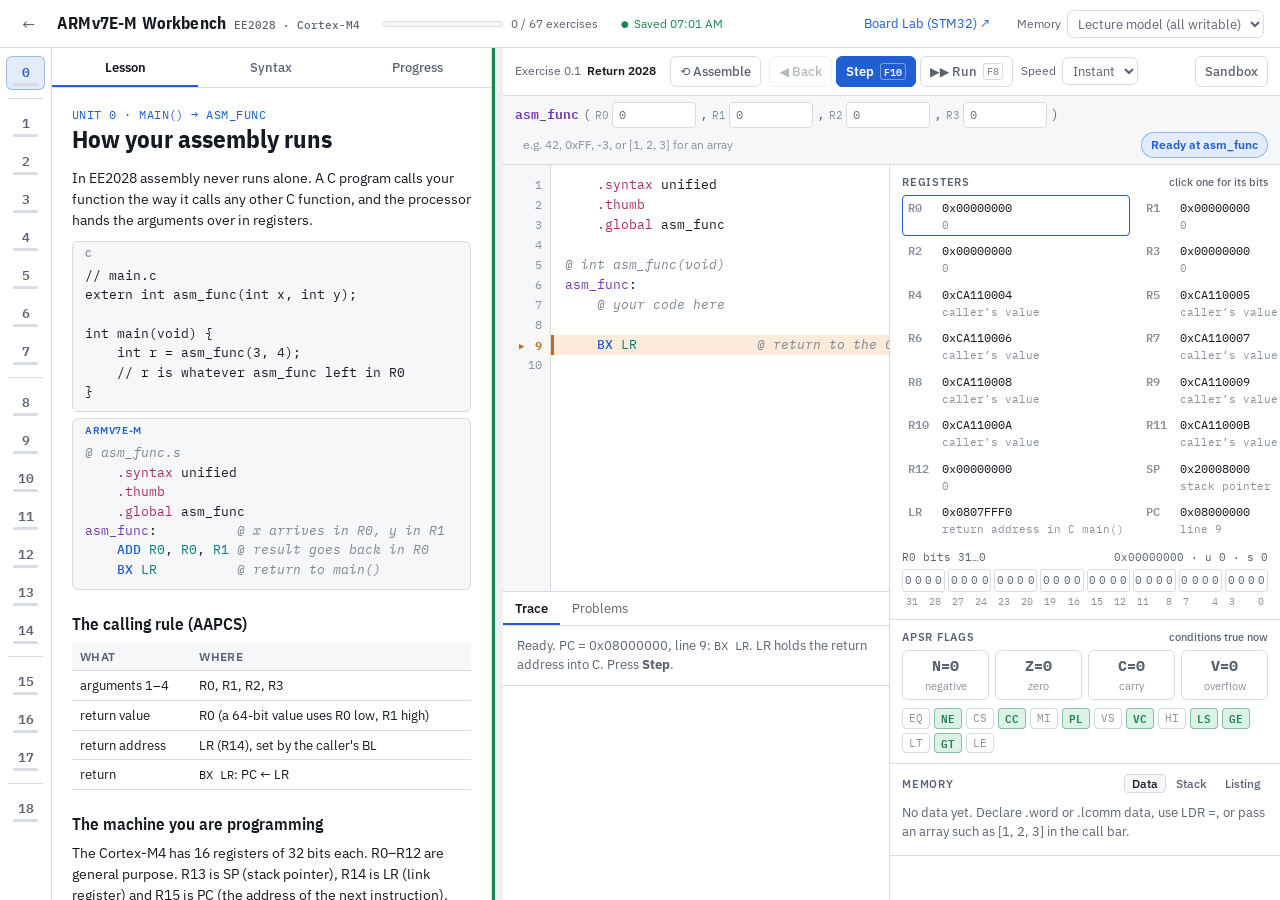
==== commit 35dac584: "EE2028: add STM32 Board Lab (GPIO, EXTI, NVIC, SysTick, UART, I2C/HTS221 simulator) and link it from" ====
--- a/ee2028/index.html
+++ b/ee2028/index.html
@@ -341,6 +341,7 @@
   <button class="progress" id="progBtn" type="button" title="Open your progress"><span class="bar"><i id="progBar"></i></span><span id="progTxt">0 / 0</span></button>
   <span class="savestate" id="saveState" role="status">Auto-save on</span>
   <div class="spacer"></div>
+  <a href="stm32/" title="Second half: simulated STM32 board (GPIO, EXTI, NVIC, UART, I2C)" style="font-size:12.5px;color:var(--accent);text-decoration:none;white-space:nowrap;margin-right:10px">Board Lab (STM32) ↗</a>
   <label class="inline" for="memModel">Memory
     <select id="memModel">
       <option value="lecture">Lecture model (all writable)</option>
